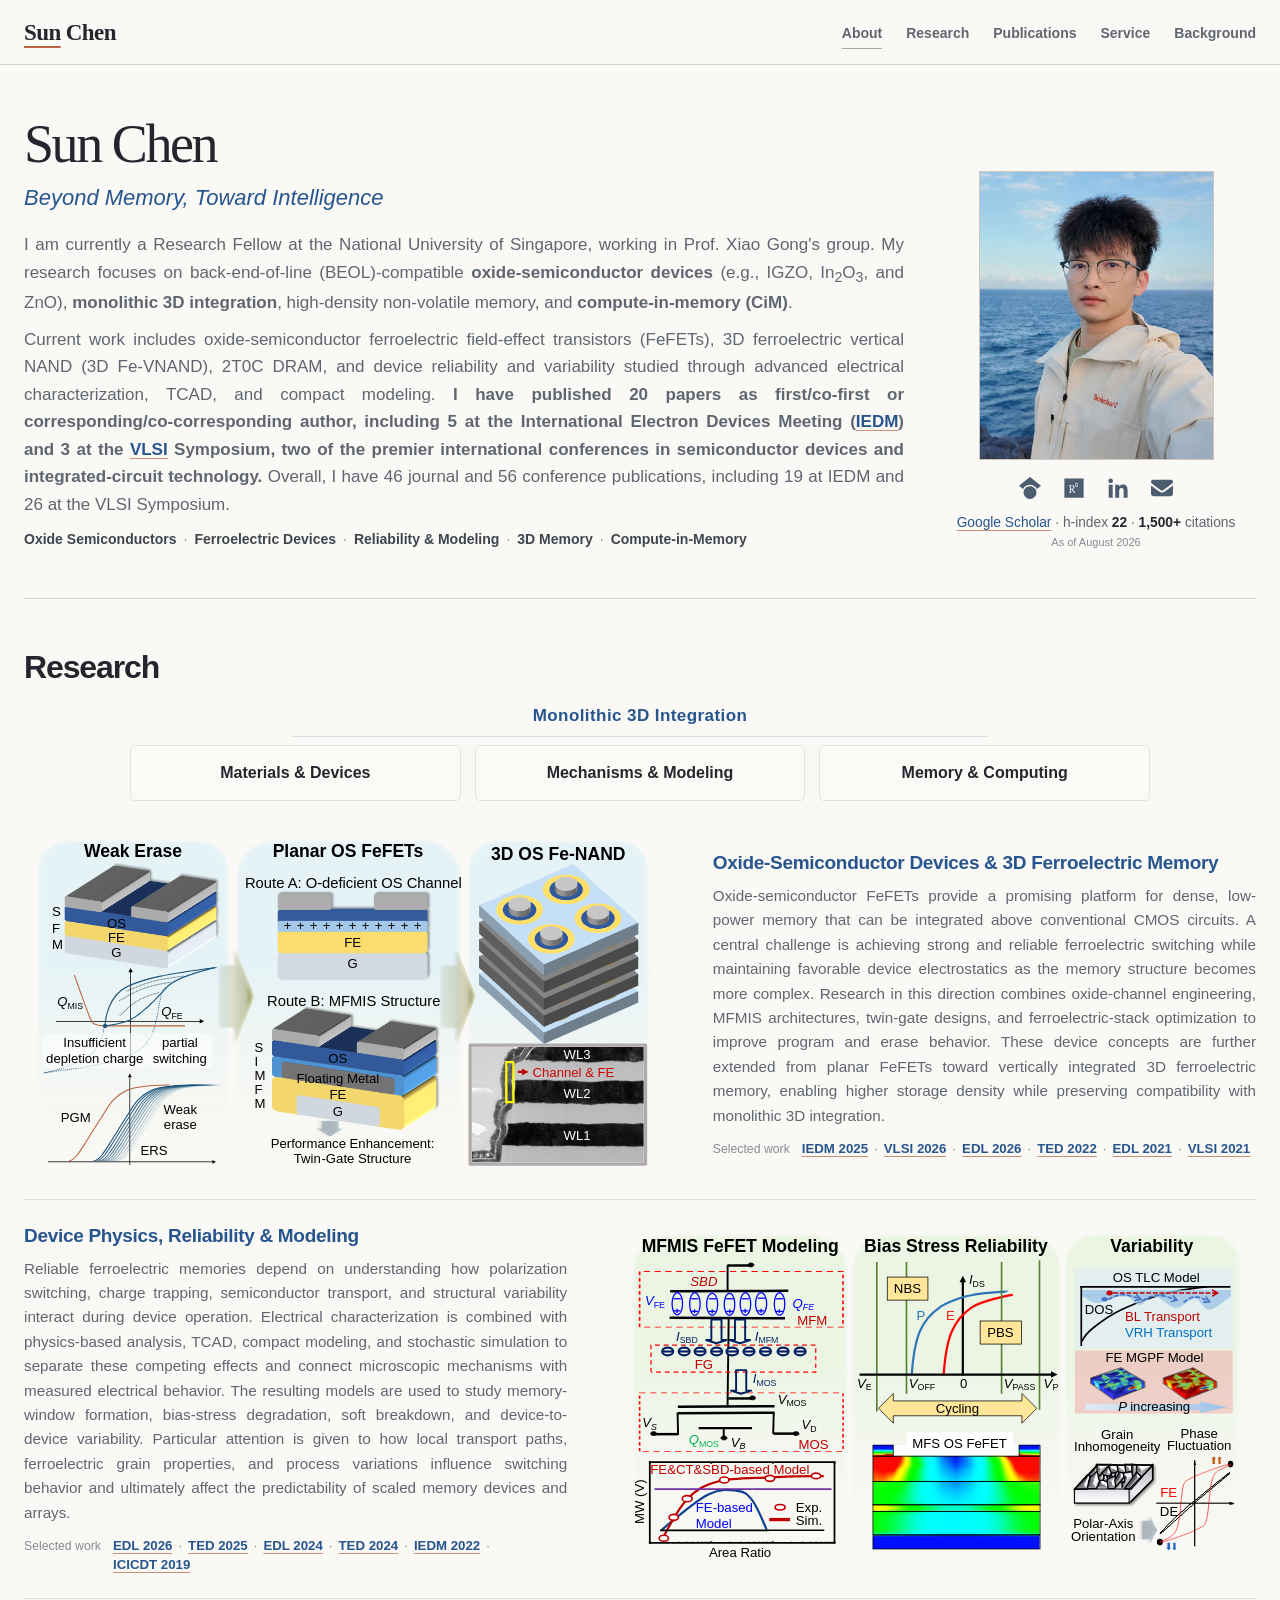
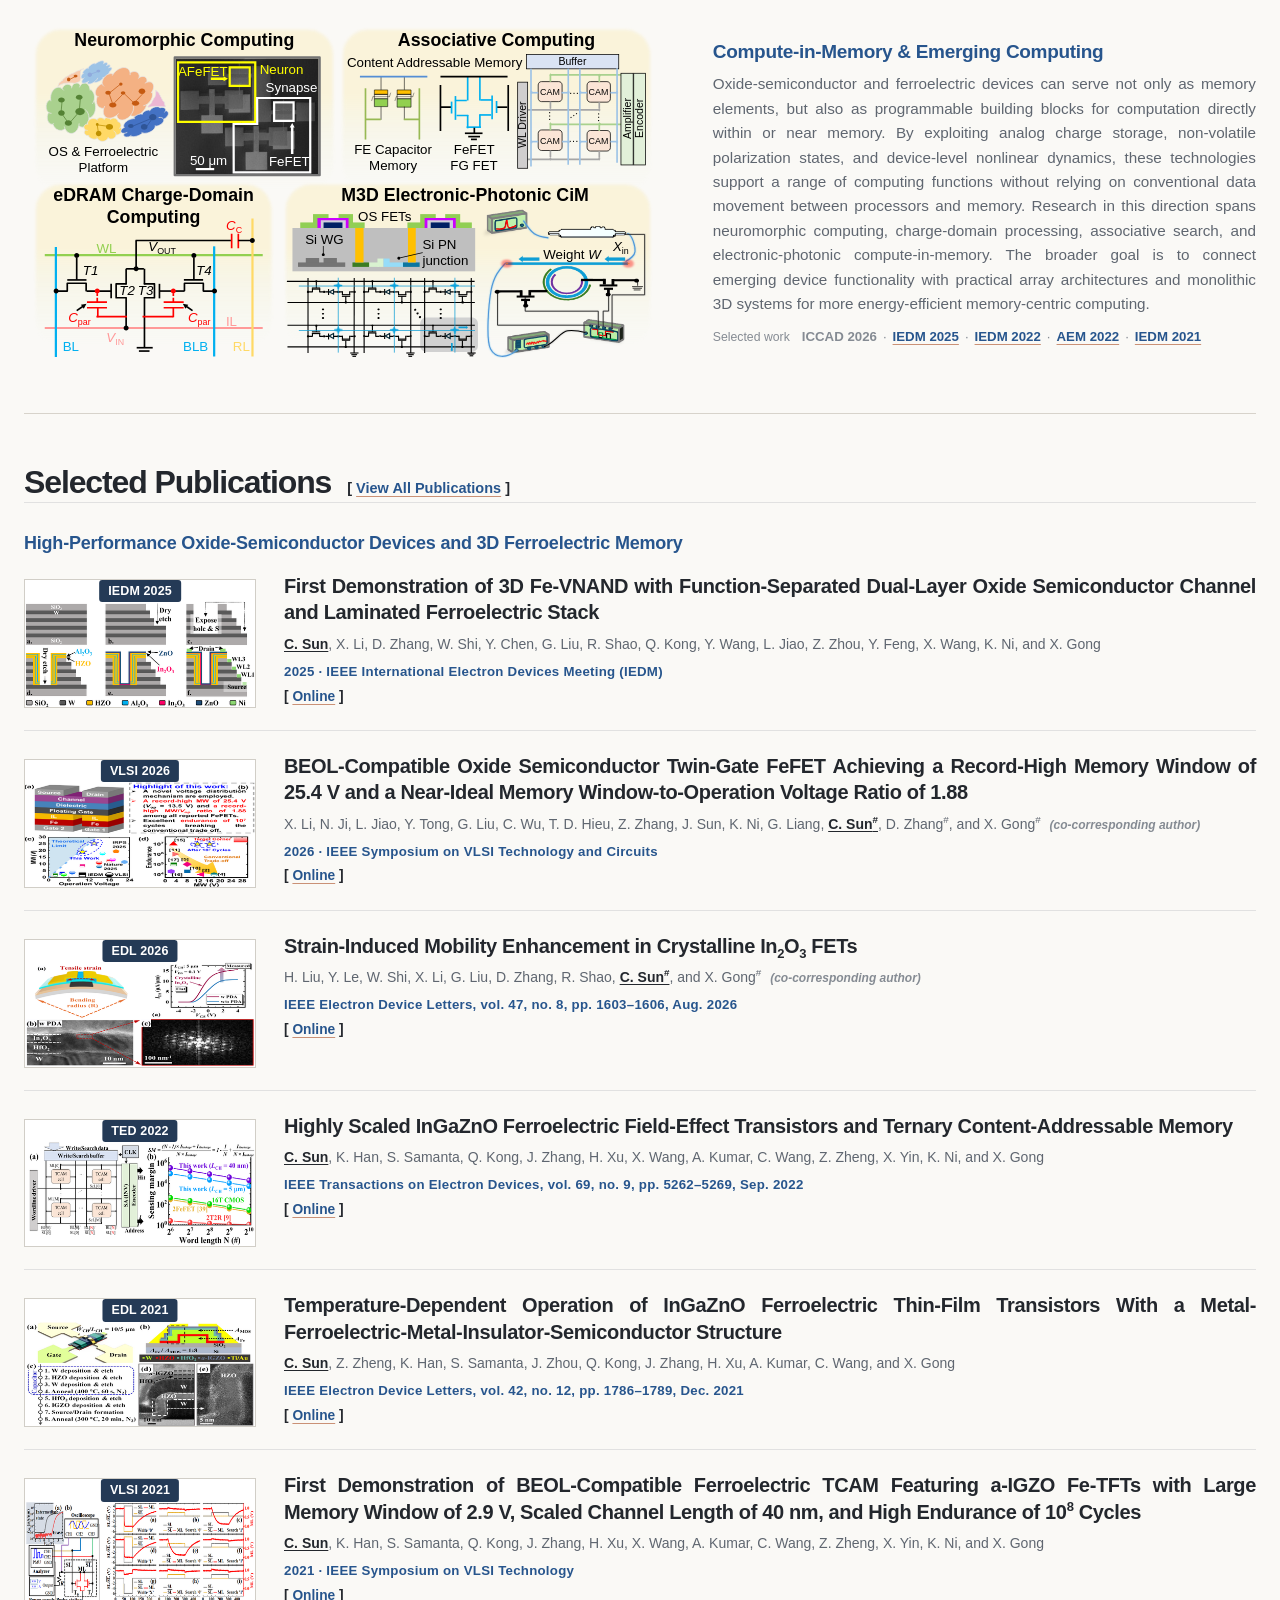
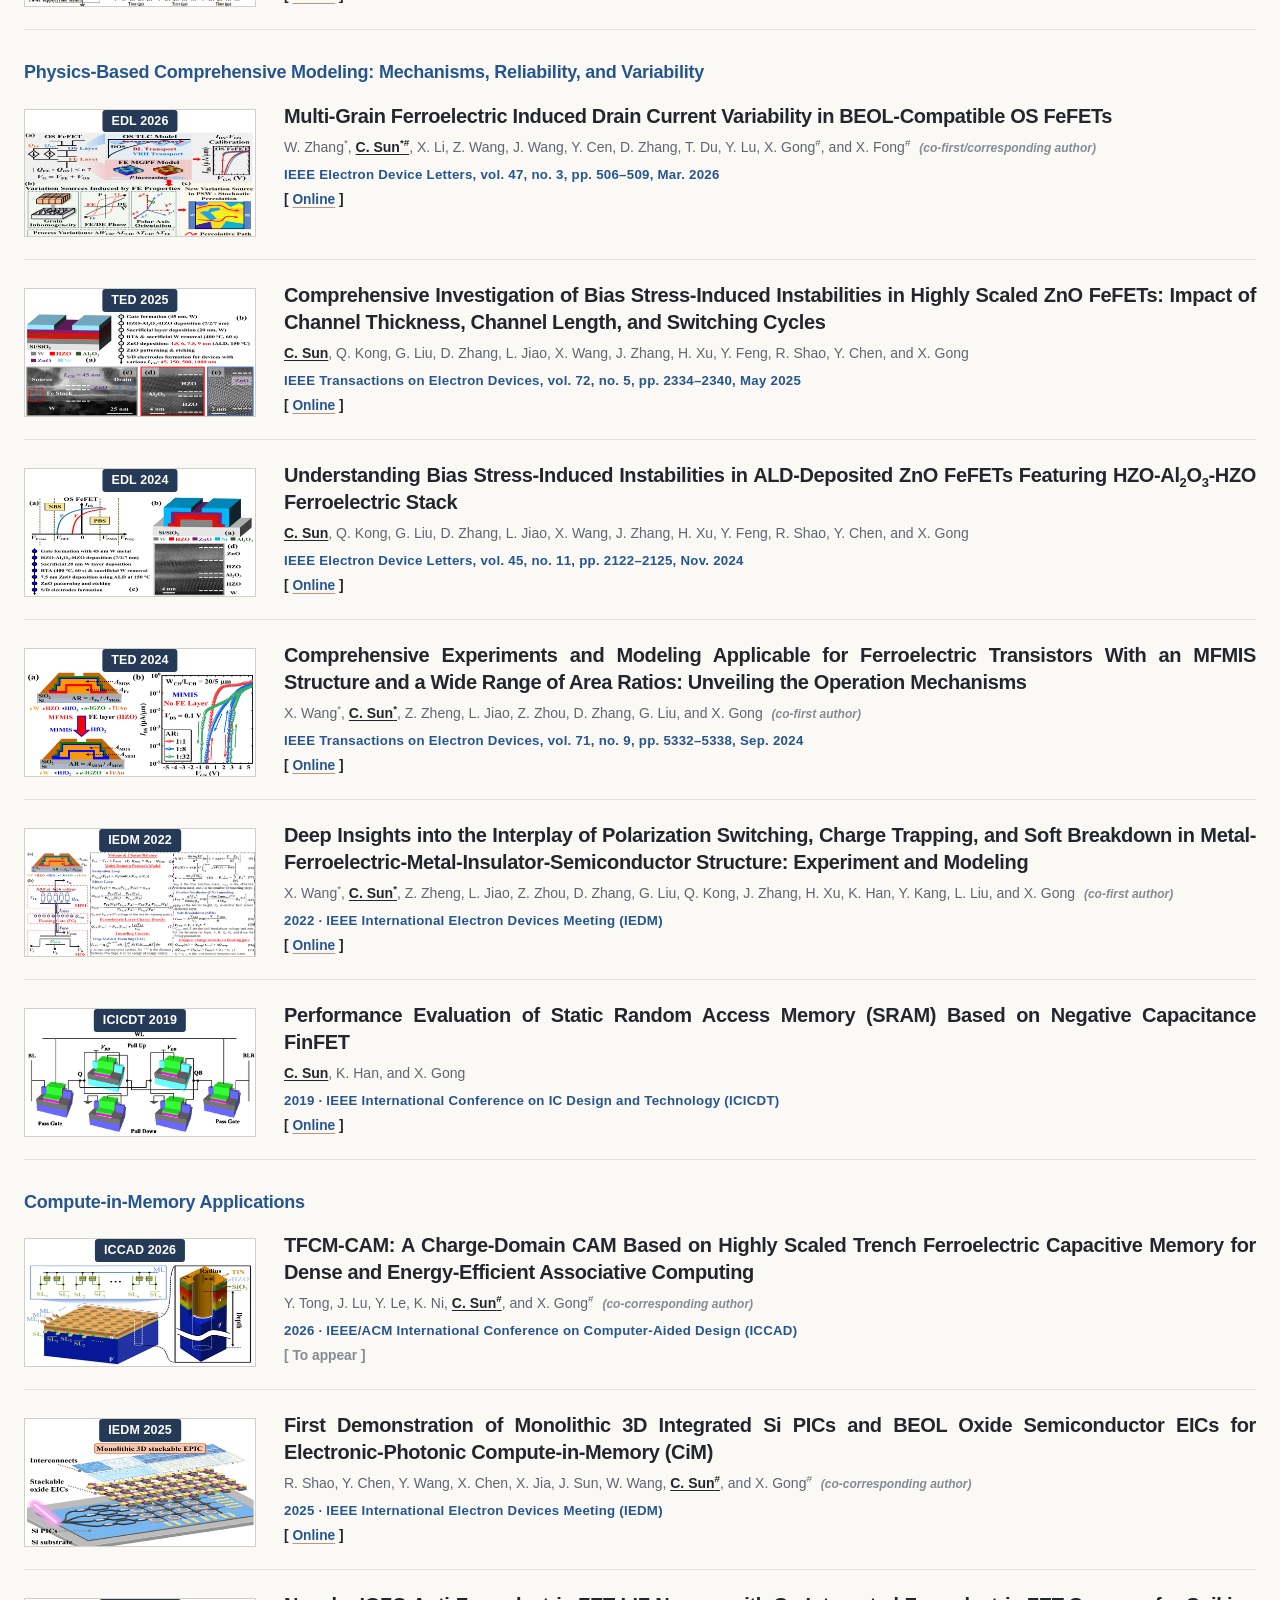
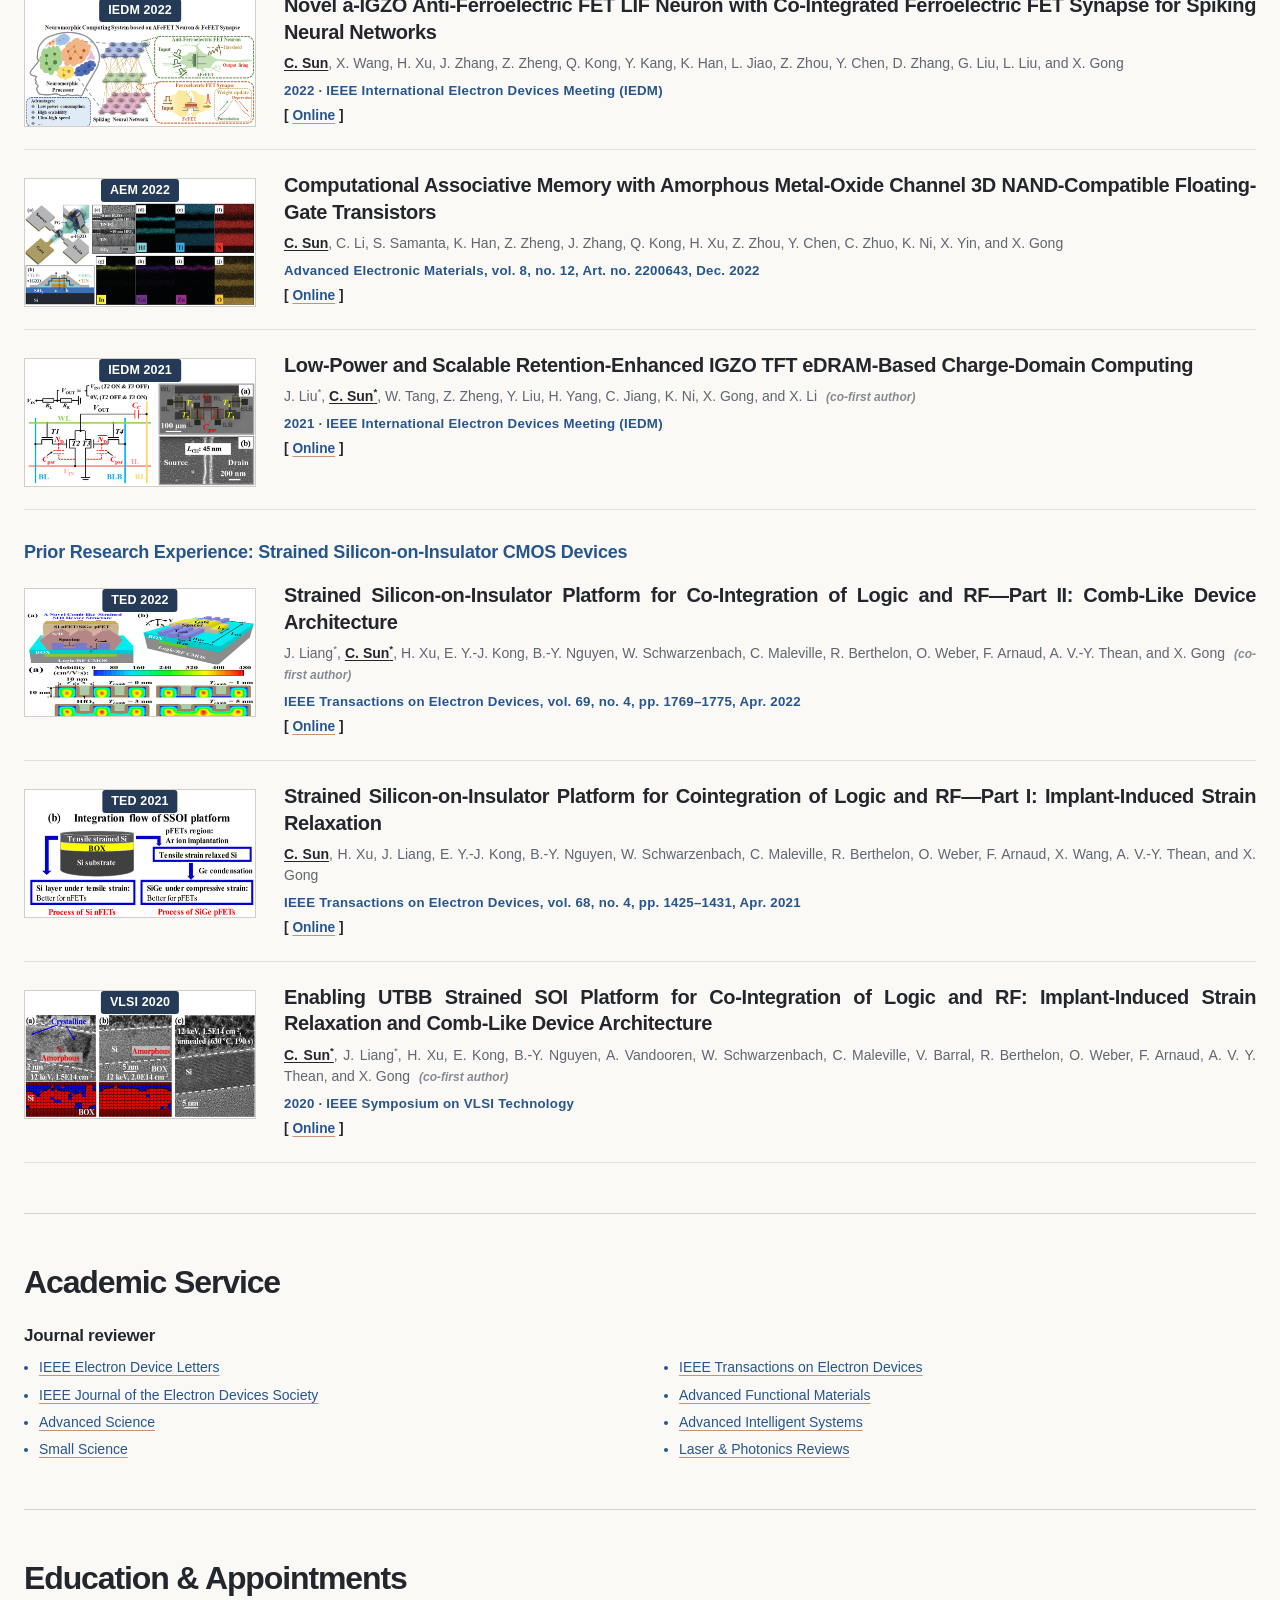
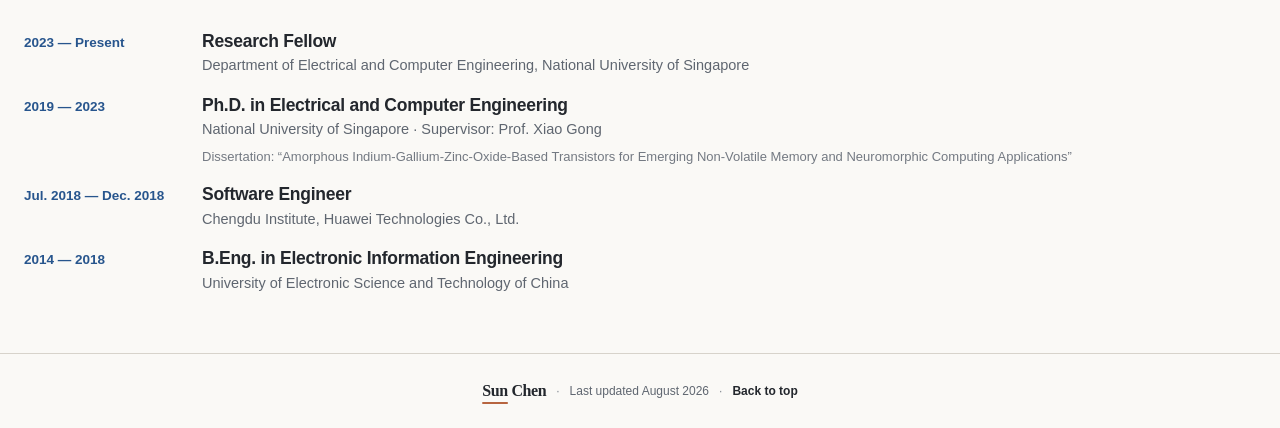
==== index.html @ 65d44cde "Refine publication navigation and numbering" ====
<!doctype html>
<html lang="en">
  <head>
    <meta charset="utf-8" />
    <meta name="viewport" content="width=device-width, initial-scale=1" />
    <title>Sun Chen | Research Profile</title>
    <meta name="description" content="Sun Chen researches BEOL-compatible oxide-semiconductor devices, ferroelectric memory, monolithic 3D integration, and compute-in-memory at the National University of Singapore." />
    <meta property="og:title" content="Sun Chen | Research Profile" />
    <meta property="og:description" content="Research in oxide-semiconductor devices, ferroelectric memory, monolithic 3D integration, and compute-in-memory." />
    <meta property="og:type" content="website" />
    <meta property="og:url" content="https://sunchen-sg.github.io/" />
    <meta property="og:image" content="https://sunchen-sg.github.io/og.png" />
    <meta name="twitter:card" content="summary_large_image" />
    <meta name="twitter:title" content="Sun Chen | Research Profile" />
    <meta name="twitter:description" content="Research in oxide-semiconductor devices, ferroelectric memory, monolithic 3D integration, and compute-in-memory." />
    <meta name="twitter:image" content="https://sunchen-sg.github.io/og.png" />
    <link rel="icon" href="./assets/favicon/favicon.ico" sizes="any" />
    <link rel="icon" type="image/png" sizes="32x32" href="./assets/favicon/favicon-32x32.png" />
    <link rel="icon" type="image/png" sizes="16x16" href="./assets/favicon/favicon-16x16.png" />
    <link rel="apple-touch-icon" sizes="180x180" href="./assets/favicon/apple-touch-icon.png" />
    <link rel="stylesheet" href="./styles.css?v=20260821r41" />
    <script src="./assets/js/main.js?v=20260821r2" defer></script>
  </head>
  <body>
    <a class="skip-link" href="#content">Skip to content</a>

    <header class="site-header" id="top">
      <div class="header-inner">
        <a class="wordmark" href="#top" aria-label="Sun Chen, home"><span>Sun</span> Chen</a>
        <nav aria-label="Primary navigation">
          <a href="#about">About</a>
          <a href="#research">Research</a>
          <a href="#publications">Publications</a>
          <a href="#activities">Service</a>
          <a href="#background">Background</a>
        </nav>
      </div>
    </header>

    <main id="content">
      <section class="section profile-section" id="about" aria-labelledby="profile-name">
        <div class="profile-grid">
          <div class="profile-copy">
            <div class="profile-identity">
              <h1 id="profile-name">Sun Chen</h1>
              <p class="profile-tagline">Beyond Memory, Toward Intelligence</p>
            </div>
            <div class="about-copy">
              <p>I am currently a Research Fellow at the National University of Singapore, working in Prof. Xiao Gong's group. My research focuses on back-end-of-line (BEOL)-compatible <strong>oxide-semiconductor devices</strong> (e.g., IGZO, In<sub>2</sub>O<sub>3</sub>, and ZnO), <strong>monolithic 3D integration</strong>, high-density non-volatile memory, and <strong>compute-in-memory (CiM)</strong>.</p>
              <p>Current work includes oxide-semiconductor ferroelectric field-effect transistors (FeFETs), 3D ferroelectric vertical NAND (3D Fe-VNAND), 2T0C DRAM, and device reliability and variability studied through advanced electrical characterization, TCAD, and compact modeling. <strong>I have published 20 papers as first/co-first or corresponding/co-corresponding author, including 5 at the International Electron Devices Meeting (<a class="conference-link" href="https://ieee-iedm.org/" target="_blank" rel="noreferrer">IEDM</a>) and 3 at the <a class="conference-link" href="https://www.vlsisymposium.org/" target="_blank" rel="noreferrer">VLSI</a> Symposium, two of the premier international conferences in semiconductor devices and integrated-circuit technology.</strong> Overall, I have 46 journal and 56 conference publications, including 19 at IEDM and 26 at the VLSI Symposium.</p>
            </div>
            <p class="research-interests"><span>Oxide Semiconductors</span><span>Ferroelectric Devices</span><span>Reliability &amp; Modeling</span><span>3D Memory</span><span>Compute-in-Memory</span></p>
          </div>
          <aside class="profile-sidebar" aria-label="Profile links and Google Scholar metrics">
            <figure class="profile-photo">
              <img src="./assets/profile/sun-chen.jpg" alt="Portrait of Sun Chen" width="1672" height="941" />
            </figure>
            <!-- Font Awesome Free 7.3.1 icons, licensed under CC BY 4.0. -->
            <div class="profile-links" aria-label="Research and contact links">
              <a href="https://scholar.google.com/citations?user=x0WuDBgv8TEC&amp;hl=en" target="_blank" rel="noreferrer" aria-label="Google Scholar" title="Google Scholar">
                <svg class="profile-icon" viewBox="0 0 512 512" aria-hidden="true" focusable="false"><path d="M390.9 298.5s0 .1 .1 .1c9.2 19.4 14.4 41.1 14.4 64-.1 82.5-66.9 149.4-149.4 149.4S106.7 445.1 106.7 362.7c0-22.9 5.2-44.6 14.4-64 1.7-3.6 3.6-7.2 5.6-10.7 4.4-7.6 9.4-14.7 15-21.3 27.4-32.6 68.5-53.3 114.4-53.3 33.6 0 64.6 11.1 89.6 29.9 9.1 6.9 17.4 14.7 24.8 23.5 5.6 6.6 10.6 13.8 15 21.3 2 3.4 3.8 7 5.5 10.5l-.1-.1zm26.4-18.8c-30.1-58.4-91-98.4-161.3-98.4s-131.2 40-161.3 98.4l-94.7-77 256-202.7 256 202.7-94.7 77.1z" /></svg>
              </a>
              <a href="https://www.researchgate.net/profile/Chen-Sun-49" target="_blank" rel="noreferrer" aria-label="ResearchGate" title="ResearchGate">
                <svg class="profile-icon" viewBox="0 0 512 512" aria-hidden="true" focusable="false"><path transform="translate(32 0)" d="M0 32v448h448V32H0zm262.2 334.4c-6.6 3-33.2 6-50-14.2-9.2-10.6-25.3-33.3-42.2-63.6-8.9 0-14.7 0-21.4-.6v46.4c0 23.5 6 21.2 25.8 23.9v8.1c-6.9-.3-23.1-.8-35.6-.8-13.1 0-26.1 .6-33.6 .8v-8.1c15.5-2.9 22-1.3 22-23.9V225c0-22.6-6.4-21-22-23.9V193c25.8 1 53.1-.6 70.9-.6 31.7 0 55.9 14.4 55.9 45.6 0 21.1-16.7 42.2-39.2 47.5 13.6 24.2 30 45.6 42.2 58.9 7.2 7.8 17.2 14.7 27.2 14.7v7.3zm22.9-135c-23.3 0-32.2-15.7-32.2-32.2V167c0-12.2 8.8-30.4 34-30.4s30.4 17.9 30.4 17.9l-10.7 7.2s-5.5-12.5-19.7-12.5c-7.9 0-19.7 7.3-19.7 19.7v26.8c0 13.4 6.6 23.3 17.9 23.3 14.1 0 21.5-10.9 21.5-26.8h-17.9v-10.7h30.4c0 20.5 4.7 49.9-34 49.9zm-116.5 44.7c-9.4 0-13.6-.3-20-.8v-69.7c6.4-.6 15-.6 22.5-.6 23.3 0 37.2 12.2 37.2 34.5 0 21.9-15 36.6-39.7 36.6z" /></svg>
              </a>
              <a href="https://www.linkedin.com/in/chen-sun-719546179/" target="_blank" rel="noreferrer" aria-label="LinkedIn" title="LinkedIn">
                <svg class="profile-icon" viewBox="0 0 512 512" aria-hidden="true" focusable="false"><path transform="translate(32 32)" d="M100.3 448H7.4V148.9h92.9V448zM53.8 108.1C24.1 108.1 0 83.5 0 53.8 0 24.1 24.1 0 53.8 0s53.8 24.1 53.8 53.8c0 29.7-24.1 54.3-53.8 54.3zM447.9 448h-92.7V302.4c0-34.7-.7-79.2-48.3-79.2-48.3 0-55.7 37.7-55.7 76.7V448h-92.8V148.9h89.1v40.8h1.3c12.4-23.5 42.7-48.3 87.9-48.3 94 0 111.3 61.9 111.3 142.3V448h-.1z" /></svg>
              </a>
              <a href="mailto:elesunc@nus.edu.sg?cc=sun.chen@u.nus.edu" aria-label="Email Sun Chen" title="Email Sun Chen">
                <svg class="profile-icon" viewBox="0 0 512 512" aria-hidden="true" focusable="false"><path d="M48 64C21.5 64 0 85.5 0 112c0 15.1 7.1 29.3 19.2 38.4l208 156c17.1 12.8 40.5 12.8 57.6 0l208-156c12.1-9.1 19.2-23.3 19.2-38.4 0-26.5-21.5-48-48-48H48zM0 196v188c0 35.3 28.7 64 64 64h384c35.3 0 64-28.7 64-64V196L313.6 344.8c-34.1 25.6-81.1 25.6-115.2 0L0 196z" /></svg>
              </a>
            </div>
            <p class="research-metrics" aria-label="Google Scholar metrics">
              <span><a class="conference-link" href="https://scholar.google.com/citations?user=x0WuDBgv8TEC&amp;hl=en" target="_blank" rel="noreferrer">Google Scholar</a> · h-index <strong>22</strong> · <strong>1,500+</strong> citations</span>
              <span class="metrics-date">As of August 2026</span>
            </p>
          </aside>
        </div>
      </section>

      <section class="section research-section" id="research" aria-labelledby="research-title">
        <div class="section-body">
          <h2 id="research-title">Research</h2>
          <div class="research-overview" role="group" aria-labelledby="research-overview-platform">
            <p class="research-overview-platform" id="research-overview-platform">Monolithic 3D Integration</p>
            <ul class="research-overview-areas" aria-label="Parallel and interconnected research dimensions">
              <li>Materials &amp; Devices</li>
              <li>Mechanisms &amp; Modeling</li>
              <li>Memory &amp; Computing</li>
            </ul>
          </div>

          <div class="research-themes" aria-label="Current research themes">
            <article class="research-theme research-theme--visual-left">
              <figure class="research-visual research-visual--wide">
                <img src="./assets/research/research-direction-1.svg?v=20260821r1" alt="Research overview of oxide-semiconductor ferroelectric devices and 3D ferroelectric vertical NAND" width="1124" height="620" loading="lazy" decoding="async" />
              </figure>
              <div class="research-theme-copy">
                <h3>Oxide-Semiconductor Devices &amp; 3D Ferroelectric Memory</h3>
                <p class="research-theme-description">Oxide-semiconductor FeFETs provide a promising platform for dense, low-power memory that can be integrated above conventional CMOS circuits. A central challenge is achieving strong and reliable ferroelectric switching while maintaining favorable device electrostatics as the memory structure becomes more complex. Research in this direction combines oxide-channel engineering, MFMIS architectures, twin-gate designs, and ferroelectric-stack optimization to improve program and erase behavior. These device concepts are further extended from planar FeFETs toward vertically integrated 3D ferroelectric memory, enabling higher storage density while preserving compatibility with monolithic 3D integration.</p>
                <p class="research-selected-work"><span class="research-selected-work-label">Selected work</span><span class="research-selected-work-links"><a class="research-work-link" href="https://doi.org/10.1109/IEDM50572.2025.11353857" target="_blank" rel="noreferrer">IEDM 2025</a><span class="research-work-separator" aria-hidden="true">·</span><a class="research-work-link" href="https://doi.org/10.1109/VLSITECHNOLOGYANDCIR65830.2026.11577596" target="_blank" rel="noreferrer">VLSI 2026</a><span class="research-work-separator" aria-hidden="true">·</span><a class="research-work-link" href="https://doi.org/10.1109/LED.2026.3699513" target="_blank" rel="noreferrer">EDL 2026</a><span class="research-work-separator" aria-hidden="true">·</span><a class="research-work-link" href="https://doi.org/10.1109/TED.2022.3188582" target="_blank" rel="noreferrer">TED 2022</a><span class="research-work-separator" aria-hidden="true">·</span><a class="research-work-link" href="https://doi.org/10.1109/LED.2021.3121677" target="_blank" rel="noreferrer">EDL 2021</a><span class="research-work-separator" aria-hidden="true">·</span><a class="research-work-link" href="https://ieeexplore.ieee.org/document/9508656" target="_blank" rel="noreferrer">VLSI 2021</a></span></p>
              </div>
            </article>
            <article class="research-theme research-theme--visual-right">
              <figure class="research-visual research-visual--wide">
                <img src="./assets/research/research-direction-2.svg?v=20260821r1" alt="Research overview of MFMIS FeFET modeling, bias-stress reliability, and variability" width="1128" height="619" loading="lazy" decoding="async" />
              </figure>
              <div class="research-theme-copy">
                <h3>Device Physics, Reliability &amp; Modeling</h3>
                <p class="research-theme-description">Reliable ferroelectric memories depend on understanding how polarization switching, charge trapping, semiconductor transport, and structural variability interact during device operation. Electrical characterization is combined with physics-based analysis, TCAD, compact modeling, and stochastic simulation to separate these competing effects and connect microscopic mechanisms with measured electrical behavior. The resulting models are used to study memory-window formation, bias-stress degradation, soft breakdown, and device-to-device variability. Particular attention is given to how local transport paths, ferroelectric grain properties, and process variations influence switching behavior and ultimately affect the predictability of scaled memory devices and arrays.</p>
                <p class="research-selected-work"><span class="research-selected-work-label">Selected work</span><span class="research-selected-work-links"><a class="research-work-link" href="https://doi.org/10.1109/LED.2025.3641622" target="_blank" rel="noreferrer">EDL 2026</a><span class="research-work-separator" aria-hidden="true">·</span><a class="research-work-link" href="https://doi.org/10.1109/TED.2025.3555263" target="_blank" rel="noreferrer">TED 2025</a><span class="research-work-separator" aria-hidden="true">·</span><a class="research-work-link" href="https://doi.org/10.1109/LED.2024.3462933" target="_blank" rel="noreferrer">EDL 2024</a><span class="research-work-separator" aria-hidden="true">·</span><a class="research-work-link" href="https://doi.org/10.1109/TED.2024.3421180" target="_blank" rel="noreferrer">TED 2024</a><span class="research-work-separator" aria-hidden="true">·</span><a class="research-work-link" href="https://doi.org/10.1109/IEDM45625.2022.10019390" target="_blank" rel="noreferrer">IEDM 2022</a><span class="research-work-separator" aria-hidden="true">·</span><a class="research-work-link" href="https://doi.org/10.1109/ICICDT.2019.8790831" target="_blank" rel="noreferrer">ICICDT 2019</a></span></p>
              </div>
            </article>
            <article class="research-theme research-theme--visual-left">
              <figure class="research-visual research-visual--wide">
                <img src="./assets/research/research-direction-3.svg?v=20260821r1" alt="Research overview of neuromorphic computing, associative computing, charge-domain computing, and monolithic 3D electronic-photonic compute-in-memory" width="1120" height="612" loading="lazy" decoding="async" />
              </figure>
              <div class="research-theme-copy">
                <h3>Compute-in-Memory &amp; Emerging Computing</h3>
                <p class="research-theme-description">Oxide-semiconductor and ferroelectric devices can serve not only as memory elements, but also as programmable building blocks for computation directly within or near memory. By exploiting analog charge storage, non-volatile polarization states, and device-level nonlinear dynamics, these technologies support a range of computing functions without relying on conventional data movement between processors and memory. Research in this direction spans neuromorphic computing, charge-domain processing, associative search, and electronic-photonic compute-in-memory. The broader goal is to connect emerging device functionality with practical array architectures and monolithic 3D systems for more energy-efficient memory-centric computing.</p>
                <p class="research-selected-work"><span class="research-selected-work-label">Selected work</span><span class="research-selected-work-links"><span>ICCAD 2026</span><span class="research-work-separator" aria-hidden="true">·</span><a class="research-work-link" href="https://doi.org/10.1109/IEDM50572.2025.11353726" target="_blank" rel="noreferrer">IEDM 2025</a><span class="research-work-separator" aria-hidden="true">·</span><a class="research-work-link" href="https://doi.org/10.1109/IEDM45625.2022.10019526" target="_blank" rel="noreferrer">IEDM 2022</a><span class="research-work-separator" aria-hidden="true">·</span><a class="research-work-link" href="https://doi.org/10.1002/aelm.202200643" target="_blank" rel="noreferrer">AEM 2022</a><span class="research-work-separator" aria-hidden="true">·</span><a class="research-work-link" href="https://doi.org/10.1109/IEDM19574.2021.9720576" target="_blank" rel="noreferrer">IEDM 2021</a></span></p>
              </div>
            </article>
          </div>

        </div>
      </section>

      <section class="section publications-section" id="publications" aria-labelledby="publications-title">
        <div class="section-body">
          <div class="section-title-row">
            <h2 id="publications-title">Selected Publications</h2>
            <span class="full-list-link">[ <a class="full-list-link-anchor" href="/publications/">View All Publications</a> ]</span>
          </div>
          <div class="publication-list">
            <h3 class="publication-group-title">High-Performance Oxide-Semiconductor Devices and 3D Ferroelectric Memory</h3>
            <article class="publication" data-publication-id="PGSW855G">
              <a class="paper-thumb" data-badge="IEDM 2025" href="https://doi.org/10.1109/IEDM50572.2025.11353857" target="_blank" rel="noreferrer" aria-label="Open 3D Fe-VNAND paper page"><img src="./assets/thumbnails/publication-05.png" alt="3D Fe-VNAND architecture and cross-sectional microscopy" width="450" height="250" loading="lazy" /></a>
              <div class="paper-copy"><h3>First Demonstration of 3D Fe-VNAND with Function-Separated Dual-Layer Oxide Semiconductor Channel and Laminated Ferroelectric Stack</h3><p class="paper-authors"><strong>C. Sun</strong>, X. Li, D. Zhang, W. Shi, Y. Chen, G. Liu, R. Shao, Q. Kong, Y. Wang, L. Jiao, Z. Zhou, Y. Feng, X. Wang, K. Ni, and X. Gong</p><div class="paper-meta"><p class="paper-year">2025 · IEEE International Electron Devices Meeting (IEDM)</p><span class="paper-link">[ <a class="paper-link-anchor" href="https://doi.org/10.1109/IEDM50572.2025.11353857" target="_blank" rel="noreferrer">Online</a> ]</span></div></div>
            </article>
            <article class="publication" data-publication-id="XYRRB4ID">
              <a class="paper-thumb" data-badge="VLSI 2026" href="https://doi.org/10.1109/VLSITECHNOLOGYANDCIR65830.2026.11577596" target="_blank" rel="noreferrer" aria-label="Open twin-gate FeFET paper page"><img src="./assets/thumbnails/publication-03.png" alt="Twin-gate FeFET structure and memory-window results" width="450" height="250" loading="lazy" /></a>
              <div class="paper-copy"><h3>BEOL-Compatible Oxide Semiconductor Twin-Gate FeFET Achieving a Record-High Memory Window of 25.4 V and a Near-Ideal Memory Window-to-Operation Voltage Ratio of 1.88</h3><p class="paper-authors">X. Li, N. Ji, L. Jiao, Y. Tong, G. Liu, C. Wu, T. D. Hieu, Z. Zhang, J. Sun, K. Ni, G. Liang, <strong>C. Sun<sup>#</sup></strong>, D. Zhang<sup>#</sup>, and X. Gong<sup>#</sup> <span class="paper-role">(co-corresponding author)</span></p><div class="paper-meta"><p class="paper-year">2026 · IEEE Symposium on VLSI Technology and Circuits</p><span class="paper-link">[ <a class="paper-link-anchor" href="https://doi.org/10.1109/VLSITECHNOLOGYANDCIR65830.2026.11577596" target="_blank" rel="noreferrer">Online</a> ]</span></div></div>
            </article>
            <article class="publication" data-publication-id="R2A6NJL9">
              <a class="paper-thumb" data-badge="EDL 2026" href="https://doi.org/10.1109/LED.2026.3699513" target="_blank" rel="noreferrer" aria-label="Open strain-enhanced indium oxide FET paper page"><img src="./assets/thumbnails/publication-02.png" alt="Flexible indium oxide FET structure and mobility under strain" width="450" height="250" loading="lazy" /></a>
              <div class="paper-copy"><h3>Strain-Induced Mobility Enhancement in Crystalline In<sub>2</sub>O<sub>3</sub> FETs</h3><p class="paper-authors">H. Liu, Y. Le, W. Shi, X. Li, G. Liu, D. Zhang, R. Shao, <strong>C. Sun<sup>#</sup></strong>, and X. Gong<sup>#</sup> <span class="paper-role">(co-corresponding author)</span></p><div class="paper-meta"><p class="paper-year">IEEE Electron Device Letters, vol. 47, no. 8, pp. 1603–1606, Aug. 2026</p><span class="paper-link">[ <a class="paper-link-anchor" href="https://doi.org/10.1109/LED.2026.3699513" target="_blank" rel="noreferrer">Online</a> ]</span></div></div>
            </article>
            <article class="publication" data-publication-id="BYCEV7X2">
              <a class="paper-thumb" data-badge="TED 2022" href="https://doi.org/10.1109/TED.2022.3188582" target="_blank" rel="noreferrer" aria-label="Open scaled InGaZnO FeFET and TCAM paper page"><img src="./assets/thumbnails/publication-13.png" alt="Ternary content-addressable memory cell and search waveforms" width="450" height="250" loading="lazy" /></a>
              <div class="paper-copy"><h3>Highly Scaled InGaZnO Ferroelectric Field-Effect Transistors and Ternary Content-Addressable Memory</h3><p class="paper-authors"><strong>C. Sun</strong>, K. Han, S. Samanta, Q. Kong, J. Zhang, H. Xu, X. Wang, A. Kumar, C. Wang, Z. Zheng, X. Yin, K. Ni, and X. Gong</p><div class="paper-meta"><p class="paper-year">IEEE Transactions on Electron Devices, vol. 69, no. 9, pp. 5262–5269, Sep. 2022</p><span class="paper-link">[ <a class="paper-link-anchor" href="https://doi.org/10.1109/TED.2022.3188582" target="_blank" rel="noreferrer">Online</a> ]</span></div></div>
            </article>
            <article class="publication" data-publication-id="MUFETFHJ">
              <a class="paper-thumb" data-badge="EDL 2021" href="https://doi.org/10.1109/LED.2021.3121677" target="_blank" rel="noreferrer" aria-label="Open temperature-dependent FeTFT paper page"><img src="./assets/thumbnails/publication-16.png" alt="InGaZnO ferroelectric thin-film transistor and temperature-dependent characteristics" width="450" height="250" loading="lazy" /></a>
              <div class="paper-copy"><h3>Temperature-Dependent Operation of InGaZnO Ferroelectric Thin-Film Transistors With a Metal-Ferroelectric-Metal-Insulator-Semiconductor Structure</h3><p class="paper-authors"><strong>C. Sun</strong>, Z. Zheng, K. Han, S. Samanta, J. Zhou, Q. Kong, J. Zhang, H. Xu, A. Kumar, C. Wang, and X. Gong</p><div class="paper-meta"><p class="paper-year">IEEE Electron Device Letters, vol. 42, no. 12, pp. 1786–1789, Dec. 2021</p><span class="paper-link">[ <a class="paper-link-anchor" href="https://doi.org/10.1109/LED.2021.3121677" target="_blank" rel="noreferrer">Online</a> ]</span></div></div>
            </article>
            <article class="publication" data-publication-id="U4FN2CCK">
              <a class="paper-thumb" data-badge="VLSI 2021" href="https://ieeexplore.ieee.org/document/9508656" target="_blank" rel="noreferrer" aria-label="Open ferroelectric TCAM paper page"><img src="./assets/thumbnails/publication-17.png" alt="Ferroelectric thin-film transistor TCAM and search waveforms" width="450" height="250" loading="lazy" /></a>
              <div class="paper-copy"><h3>First Demonstration of BEOL-Compatible Ferroelectric TCAM Featuring a-IGZO Fe-TFTs with Large Memory Window of 2.9 V, Scaled Channel Length of 40 nm, and High Endurance of 10<sup>8</sup> Cycles</h3><p class="paper-authors"><strong>C. Sun</strong>, K. Han, S. Samanta, Q. Kong, J. Zhang, H. Xu, X. Wang, A. Kumar, C. Wang, Z. Zheng, X. Yin, K. Ni, and X. Gong</p><div class="paper-meta"><p class="paper-year">2021 · IEEE Symposium on VLSI Technology</p><span class="paper-link">[ <a class="paper-link-anchor" href="https://ieeexplore.ieee.org/document/9508656" target="_blank" rel="noreferrer">Online</a> ]</span></div></div>
            </article>
            <h3 class="publication-group-title">Physics-Based Comprehensive Modeling: Mechanisms, Reliability, and Variability</h3>
            <article class="publication" data-publication-id="M9UP748C">
              <a class="paper-thumb" data-badge="EDL 2026" href="https://doi.org/10.1109/LED.2025.3641622" target="_blank" rel="noreferrer" aria-label="Open multi-grain variability paper page"><img src="./assets/thumbnails/publication-04.png" alt="Percolation paths and variability analysis for oxide-semiconductor FeFETs" width="450" height="250" loading="lazy" /></a>
              <div class="paper-copy"><h3>Multi-Grain Ferroelectric Induced Drain Current Variability in BEOL-Compatible OS FeFETs</h3><p class="paper-authors">W. Zhang<sup>*</sup>, <strong>C. Sun<sup>*#</sup></strong>, X. Li, Z. Wang, J. Wang, Y. Cen, D. Zhang, T. Du, Y. Lu, X. Gong<sup>#</sup>, and X. Fong<sup>#</sup> <span class="paper-role">(co-first/corresponding author)</span></p><div class="paper-meta"><p class="paper-year">IEEE Electron Device Letters, vol. 47, no. 3, pp. 506–509, Mar. 2026</p><span class="paper-link">[ <a class="paper-link-anchor" href="https://doi.org/10.1109/LED.2025.3641622" target="_blank" rel="noreferrer">Online</a> ]</span></div></div>
            </article>
            <article class="publication" data-publication-id="25IVT4FA">
              <a class="paper-thumb" data-badge="TED 2025" href="https://doi.org/10.1109/TED.2025.3555263" target="_blank" rel="noreferrer" aria-label="Open scaled ZnO FeFET reliability paper page"><img src="./assets/thumbnails/publication-07.png" alt="Scaled ZnO FeFET cross-section and bias-stress mechanisms" width="450" height="250" loading="lazy" /></a>
              <div class="paper-copy"><h3>Comprehensive Investigation of Bias Stress-Induced Instabilities in Highly Scaled ZnO FeFETs: Impact of Channel Thickness, Channel Length, and Switching Cycles</h3><p class="paper-authors"><strong>C. Sun</strong>, Q. Kong, G. Liu, D. Zhang, L. Jiao, X. Wang, J. Zhang, H. Xu, Y. Feng, R. Shao, Y. Chen, and X. Gong</p><div class="paper-meta"><p class="paper-year">IEEE Transactions on Electron Devices, vol. 72, no. 5, pp. 2334–2340, May 2025</p><span class="paper-link">[ <a class="paper-link-anchor" href="https://doi.org/10.1109/TED.2025.3555263" target="_blank" rel="noreferrer">Online</a> ]</span></div></div>
            </article>
            <article class="publication" data-publication-id="3LBWMQEY">
              <a class="paper-thumb" data-badge="EDL 2024" href="https://doi.org/10.1109/LED.2024.3462933" target="_blank" rel="noreferrer" aria-label="Open ZnO FeFET bias-stress paper page"><img src="./assets/thumbnails/publication-08.png" alt="ZnO FeFET structure and bias-stress energy-band mechanism" width="450" height="250" loading="lazy" /></a>
              <div class="paper-copy"><h3>Understanding Bias Stress-Induced Instabilities in ALD-Deposited ZnO FeFETs Featuring HZO-Al<sub>2</sub>O<sub>3</sub>-HZO Ferroelectric Stack</h3><p class="paper-authors"><strong>C. Sun</strong>, Q. Kong, G. Liu, D. Zhang, L. Jiao, X. Wang, J. Zhang, H. Xu, Y. Feng, R. Shao, Y. Chen, and X. Gong</p><div class="paper-meta"><p class="paper-year">IEEE Electron Device Letters, vol. 45, no. 11, pp. 2122–2125, Nov. 2024</p><span class="paper-link">[ <a class="paper-link-anchor" href="https://doi.org/10.1109/LED.2024.3462933" target="_blank" rel="noreferrer">Online</a> ]</span></div></div>
            </article>
            <article class="publication" data-publication-id="7FMRT3GY">
              <a class="paper-thumb" data-badge="TED 2024" href="https://doi.org/10.1109/TED.2024.3421180" target="_blank" rel="noreferrer" aria-label="Open MFMIS modeling paper page"><img src="./assets/thumbnails/publication-09.png" alt="MFMIS model and operation-mode analysis" width="450" height="250" loading="lazy" /></a>
              <div class="paper-copy"><h3>Comprehensive Experiments and Modeling Applicable for Ferroelectric Transistors With an MFMIS Structure and a Wide Range of Area Ratios: Unveiling the Operation Mechanisms</h3><p class="paper-authors">X. Wang<sup>*</sup>, <strong>C. Sun<sup>*</sup></strong>, Z. Zheng, L. Jiao, Z. Zhou, D. Zhang, G. Liu, and X. Gong <span class="paper-role">(co-first author)</span></p><div class="paper-meta"><p class="paper-year">IEEE Transactions on Electron Devices, vol. 71, no. 9, pp. 5332–5338, Sep. 2024</p><span class="paper-link">[ <a class="paper-link-anchor" href="https://doi.org/10.1109/TED.2024.3421180" target="_blank" rel="noreferrer">Online</a> ]</span></div></div>
            </article>
            <article class="publication" data-publication-id="9RUA582A">
              <a class="paper-thumb" data-badge="IEDM 2022" href="https://doi.org/10.1109/IEDM45625.2022.10019390" target="_blank" rel="noreferrer" aria-label="Open polarization and charge-trapping paper page"><img src="./assets/thumbnails/publication-11.png" alt="Ferroelectric transistor model and polarization switching characteristics" width="450" height="250" loading="lazy" /></a>
              <div class="paper-copy"><h3>Deep Insights into the Interplay of Polarization Switching, Charge Trapping, and Soft Breakdown in Metal-Ferroelectric-Metal-Insulator-Semiconductor Structure: Experiment and Modeling</h3><p class="paper-authors">X. Wang<sup>*</sup>, <strong>C. Sun<sup>*</sup></strong>, Z. Zheng, L. Jiao, Z. Zhou, D. Zhang, G. Liu, Q. Kong, J. Zhang, H. Xu, K. Han, Y. Kang, L. Liu, and X. Gong <span class="paper-role">(co-first author)</span></p><div class="paper-meta"><p class="paper-year">2022 · IEEE International Electron Devices Meeting (IEDM)</p><span class="paper-link">[ <a class="paper-link-anchor" href="https://doi.org/10.1109/IEDM45625.2022.10019390" target="_blank" rel="noreferrer">Online</a> ]</span></div></div>
            </article>
            <article class="publication" data-publication-id="HR68YN73">
              <a class="paper-thumb" data-badge="ICICDT 2019" href="https://doi.org/10.1109/ICICDT.2019.8790831" target="_blank" rel="noreferrer" aria-label="Open negative-capacitance SRAM paper page"><img src="./assets/thumbnails/publication-20.png" alt="Negative-capacitance SRAM circuit and static-noise-margin results" width="450" height="250" loading="lazy" /></a>
              <div class="paper-copy"><h3>Performance Evaluation of Static Random Access Memory (SRAM) Based on Negative Capacitance FinFET</h3><p class="paper-authors"><strong>C. Sun</strong>, K. Han, and X. Gong</p><div class="paper-meta"><p class="paper-year">2019 · IEEE International Conference on IC Design and Technology (ICICDT)</p><span class="paper-link">[ <a class="paper-link-anchor" href="https://doi.org/10.1109/ICICDT.2019.8790831" target="_blank" rel="noreferrer">Online</a> ]</span></div></div>
            </article>
            <h3 class="publication-group-title">Compute-in-Memory Applications</h3>
            <article class="publication" data-publication-id="2MF3SQGT">
              <div class="paper-thumb paper-thumb-pending" data-badge="ICCAD 2026"><img src="./assets/thumbnails/publication-01.png" alt="Trench ferroelectric capacitive memory and CAM array structure" width="450" height="250" loading="lazy" /></div>
              <div class="paper-copy"><h3>TFCM-CAM: A Charge-Domain CAM Based on Highly Scaled Trench Ferroelectric Capacitive Memory for Dense and Energy-Efficient Associative Computing</h3><p class="paper-authors">Y. Tong, J. Lu, Y. Le, K. Ni, <strong>C. Sun<sup>#</sup></strong>, and X. Gong<sup>#</sup> <span class="paper-role">(co-corresponding author)</span></p><div class="paper-meta"><p class="paper-year">2026 · IEEE/ACM International Conference on Computer-Aided Design (ICCAD)</p><span class="paper-link paper-link-pending">[ To appear ]</span></div></div>
            </article>
            <article class="publication" data-publication-id="JXPBVZXS">
              <a class="paper-thumb" data-badge="IEDM 2025" href="https://doi.org/10.1109/IEDM50572.2025.11353726" target="_blank" rel="noreferrer" aria-label="Open electronic-photonic compute-in-memory paper page"><img src="./assets/thumbnails/publication-06.png" alt="Monolithic electronic-photonic stack and compute-in-memory results" width="450" height="250" loading="lazy" /></a>
              <div class="paper-copy"><h3>First Demonstration of Monolithic 3D Integrated Si PICs and BEOL Oxide Semiconductor EICs for Electronic-Photonic Compute-in-Memory (CiM)</h3><p class="paper-authors">R. Shao, Y. Chen, Y. Wang, X. Chen, X. Jia, J. Sun, W. Wang, <strong>C. Sun<sup>#</sup></strong>, and X. Gong<sup>#</sup> <span class="paper-role">(co-corresponding author)</span></p><div class="paper-meta"><p class="paper-year">2025 · IEEE International Electron Devices Meeting (IEDM)</p><span class="paper-link">[ <a class="paper-link-anchor" href="https://doi.org/10.1109/IEDM50572.2025.11353726" target="_blank" rel="noreferrer">Online</a> ]</span></div></div>
            </article>
            <article class="publication" data-publication-id="QQVTJIVT">
              <a class="paper-thumb" data-badge="IEDM 2022" href="https://doi.org/10.1109/IEDM45625.2022.10019526" target="_blank" rel="noreferrer" aria-label="Open antiferroelectric neuron paper page"><img src="./assets/thumbnails/publication-10.png" alt="Neuromorphic system and antiferroelectric neuron firing characteristics" width="450" height="250" loading="lazy" /></a>
              <div class="paper-copy"><h3>Novel a-IGZO Anti-Ferroelectric FET LIF Neuron with Co-Integrated Ferroelectric FET Synapse for Spiking Neural Networks</h3><p class="paper-authors"><strong>C. Sun</strong>, X. Wang, H. Xu, J. Zhang, Z. Zheng, Q. Kong, Y. Kang, K. Han, L. Jiao, Z. Zhou, Y. Chen, D. Zhang, G. Liu, L. Liu, and X. Gong</p><div class="paper-meta"><p class="paper-year">2022 · IEEE International Electron Devices Meeting (IEDM)</p><span class="paper-link">[ <a class="paper-link-anchor" href="https://doi.org/10.1109/IEDM45625.2022.10019526" target="_blank" rel="noreferrer">Online</a> ]</span></div></div>
            </article>
            <article class="publication" data-publication-id="APINWCFQ">
              <a class="paper-thumb" data-badge="AEM 2022" href="https://doi.org/10.1002/aelm.202200643" target="_blank" rel="noreferrer" aria-label="Open floating-gate associative memory paper page"><img src="./assets/thumbnails/publication-12.png" alt="Floating-gate transistor microscopy and associative-memory operation" width="450" height="250" loading="lazy" /></a>
              <div class="paper-copy"><h3>Computational Associative Memory with Amorphous Metal-Oxide Channel 3D NAND-Compatible Floating-Gate Transistors</h3><p class="paper-authors"><strong>C. Sun</strong>, C. Li, S. Samanta, K. Han, Z. Zheng, J. Zhang, Q. Kong, H. Xu, Z. Zhou, Y. Chen, C. Zhuo, K. Ni, X. Yin, and X. Gong</p><div class="paper-meta"><p class="paper-year">Advanced Electronic Materials, vol. 8, no. 12, Art. no. 2200643, Dec. 2022</p><span class="paper-link">[ <a class="paper-link-anchor" href="https://doi.org/10.1002/aelm.202200643" target="_blank" rel="noreferrer">Online</a> ]</span></div></div>
            </article>
            <article class="publication" data-publication-id="ZSUXVVB3">
              <a class="paper-thumb" data-badge="IEDM 2021" href="https://doi.org/10.1109/IEDM19574.2021.9720576" target="_blank" rel="noreferrer" aria-label="Open IGZO TFT eDRAM computing paper page"><img src="./assets/thumbnails/publication-15.png" alt="Retention-enhanced IGZO TFT eDRAM cell and measured charge-domain computing" width="450" height="250" loading="lazy" /></a>
              <div class="paper-copy"><h3>Low-Power and Scalable Retention-Enhanced IGZO TFT eDRAM-Based Charge-Domain Computing</h3><p class="paper-authors">J. Liu<sup>*</sup>, <strong>C. Sun<sup>*</sup></strong>, W. Tang, Z. Zheng, Y. Liu, H. Yang, C. Jiang, K. Ni, X. Gong, and X. Li <span class="paper-role">(co-first author)</span></p><div class="paper-meta"><p class="paper-year">2021 · IEEE International Electron Devices Meeting (IEDM)</p><span class="paper-link">[ <a class="paper-link-anchor" href="https://doi.org/10.1109/IEDM19574.2021.9720576" target="_blank" rel="noreferrer">Online</a> ]</span></div></div>
            </article>
            <h3 class="publication-group-title">Prior Research Experience: Strained Silicon-on-Insulator CMOS Devices</h3>
            <article class="publication" data-publication-id="NM36JW2S">
              <a class="paper-thumb" data-badge="TED 2022" href="https://doi.org/10.1109/TED.2022.3154311" target="_blank" rel="noreferrer" aria-label="Open strained SOI Part II paper page"><img src="./assets/thumbnails/publication-14.png" alt="Comb-like strained SOI device architecture and transconductance results" width="450" height="250" loading="lazy" /></a>
              <div class="paper-copy"><h3>Strained Silicon-on-Insulator Platform for Co-Integration of Logic and RF—Part II: Comb-Like Device Architecture</h3><p class="paper-authors">J. Liang<sup>*</sup>, <strong>C. Sun<sup>*</sup></strong>, H. Xu, E. Y.-J. Kong, B.-Y. Nguyen, W. Schwarzenbach, C. Maleville, R. Berthelon, O. Weber, F. Arnaud, A. V.-Y. Thean, and X. Gong <span class="paper-role">(co-first author)</span></p><div class="paper-meta"><p class="paper-year">IEEE Transactions on Electron Devices, vol. 69, no. 4, pp. 1769–1775, Apr. 2022</p><span class="paper-link">[ <a class="paper-link-anchor" href="https://doi.org/10.1109/TED.2022.3154311" target="_blank" rel="noreferrer">Online</a> ]</span></div></div>
            </article>
            <article class="publication" data-publication-id="GU2YSU86">
              <a class="paper-thumb" data-badge="TED 2021" href="https://doi.org/10.1109/TED.2021.3059256" target="_blank" rel="noreferrer" aria-label="Open strained SOI Part I paper page"><img src="./assets/thumbnails/publication-18.png" alt="Strained SOI platform and implant-induced strain-relaxation flow" width="450" height="250" loading="lazy" /></a>
              <div class="paper-copy"><h3>Strained Silicon-on-Insulator Platform for Cointegration of Logic and RF—Part I: Implant-Induced Strain Relaxation</h3><p class="paper-authors"><strong>C. Sun</strong>, H. Xu, J. Liang, E. Y.-J. Kong, B.-Y. Nguyen, W. Schwarzenbach, C. Maleville, R. Berthelon, O. Weber, F. Arnaud, X. Wang, A. V.-Y. Thean, and X. Gong</p><div class="paper-meta"><p class="paper-year">IEEE Transactions on Electron Devices, vol. 68, no. 4, pp. 1425–1431, Apr. 2021</p><span class="paper-link">[ <a class="paper-link-anchor" href="https://doi.org/10.1109/TED.2021.3059256" target="_blank" rel="noreferrer">Online</a> ]</span></div></div>
            </article>
            <article class="publication" data-publication-id="P8XPKTGA">
              <a class="paper-thumb" data-badge="VLSI 2020" href="https://doi.org/10.1109/VLSITechnology18217.2020.9265070" target="_blank" rel="noreferrer" aria-label="Open UTBB strained SOI paper page"><img src="./assets/thumbnails/publication-19.png" alt="Implant microscopy and performance improvement in strained SOI devices" width="450" height="250" loading="lazy" /></a>
              <div class="paper-copy"><h3>Enabling UTBB Strained SOI Platform for Co-Integration of Logic and RF: Implant-Induced Strain Relaxation and Comb-Like Device Architecture</h3><p class="paper-authors"><strong>C. Sun<sup>*</sup></strong>, J. Liang<sup>*</sup>, H. Xu, E. Kong, B.-Y. Nguyen, A. Vandooren, W. Schwarzenbach, C. Maleville, V. Barral, R. Berthelon, O. Weber, F. Arnaud, A. V. Y. Thean, and X. Gong <span class="paper-role">(co-first author)</span></p><div class="paper-meta"><p class="paper-year">2020 · IEEE Symposium on VLSI Technology</p><span class="paper-link">[ <a class="paper-link-anchor" href="https://doi.org/10.1109/VLSITechnology18217.2020.9265070" target="_blank" rel="noreferrer">Online</a> ]</span></div></div>
            </article>
          </div>
        </div>
      </section>

      <section class="section activities-section" id="activities" aria-labelledby="activities-title">
        <div class="section-body">
          <h2 id="activities-title">Academic Service</h2>
          <article class="service-entry">
            <h3>Journal reviewer</h3>
            <ul class="journal-list">
              <li><a href="https://eds.ieee.org/publications/electron-device-letters" target="_blank" rel="noreferrer">IEEE Electron Device Letters</a></li>
              <li><a href="https://eds.ieee.org/publications/transactions-on-electron-devices" target="_blank" rel="noreferrer">IEEE Transactions on Electron Devices</a></li>
              <li><a href="https://eds.ieee.org/publications/journal-of-the-electron-devices-society" target="_blank" rel="noreferrer">IEEE Journal of the Electron Devices Society</a></li>
              <li><a href="https://onlinelibrary.wiley.com/journal/16163028" target="_blank" rel="noreferrer">Advanced Functional Materials</a></li>
              <li><a href="https://onlinelibrary.wiley.com/journal/21983844" target="_blank" rel="noreferrer">Advanced Science</a></li>
              <li><a href="https://onlinelibrary.wiley.com/journal/26404567" target="_blank" rel="noreferrer">Advanced Intelligent Systems</a></li>
              <li><a href="https://onlinelibrary.wiley.com/journal/26884046" target="_blank" rel="noreferrer">Small Science</a></li>
              <li><a href="https://onlinelibrary.wiley.com/journal/18638899" target="_blank" rel="noreferrer">Laser &amp; Photonics Reviews</a></li>
            </ul>
          </article>
        </div>
      </section>

      <section class="section background-section" id="background" aria-labelledby="background-title">
        <div class="section-body">
          <h2 id="background-title">Education &amp; Appointments</h2>
          <div class="timeline">
            <article><p class="timeline-date">2023 — Present</p><div><h3>Research Fellow</h3><p>Department of Electrical and Computer Engineering, National University of Singapore</p></div></article>
            <article>
              <p class="timeline-date">2019 — 2023</p>
              <div><h3>Ph.D. in Electrical and Computer Engineering</h3><p>National University of Singapore · Supervisor: Prof. Xiao Gong</p><p class="dissertation">Dissertation: “Amorphous Indium-Gallium-Zinc-Oxide-Based Transistors for Emerging Non-Volatile Memory and Neuromorphic Computing Applications”</p></div>
            </article>
            <article><p class="timeline-date">Jul. 2018 — Dec. 2018</p><div><h3>Software Engineer</h3><p>Chengdu Institute, Huawei Technologies Co., Ltd.</p></div></article>
            <article><p class="timeline-date">2014 — 2018</p><div><h3>B.Eng. in Electronic Information Engineering</h3><p>University of Electronic Science and Technology of China</p></div></article>
          </div>
        </div>
      </section>

    </main>

    <footer>
      <div class="footer-inner">
        <a class="wordmark footer-wordmark" href="#top"><span>Sun</span> Chen</a>
        <span class="footer-separator" aria-hidden="true">·</span>
        <p>Last updated August 2026</p>
        <span class="footer-separator" aria-hidden="true">·</span>
        <a class="back-to-top" href="#top">Back to top</a>
      </div>
    </footer>
  </body>
</html>
---- styles.css ----
:root {
  --paper: #faf9f6;
  --ink: #23272d;
  --muted: #5f6670;
  --quiet: #858b93;
  --line: #d7d3cb;
  --line-subtle: rgba(95, 102, 112, 0.16);
  --blue: #27558d;
  --orange: #b76540;
  --serif: Georgia, "Times New Roman", serif;
  --sans: Inter, ui-sans-serif, -apple-system, BlinkMacSystemFont, "Segoe UI", sans-serif;
}

* {
  box-sizing: border-box;
}

html {
  scroll-behavior: smooth;
  scroll-padding-top: 82px;
}

body {
  margin: 0;
  background: var(--paper);
  color: var(--ink);
  font-family: var(--sans);
  font-size: 17px;
  line-height: 1.62;
  text-rendering: optimizeLegibility;
}

a {
  color: inherit;
  text-decoration: none;
}

img {
  display: block;
  max-width: 100%;
}

::selection {
  background: var(--blue);
  color: #fff;
}

.skip-link {
  position: fixed;
  z-index: 100;
  top: 10px;
  left: 10px;
  padding: 8px 12px;
  background: var(--ink);
  color: #fff;
  transform: translateY(-160%);
}

.skip-link:focus {
  transform: translateY(0);
}

.site-header {
  position: sticky;
  z-index: 50;
  top: 0;
  background: var(--paper);
  border-bottom: 1px solid var(--line);
}

.header-inner,
.section,
.footer-inner {
  width: min(1240px, calc(100% - 48px));
  margin-inline: auto;
}

.header-inner {
  min-height: 64px;
  display: flex;
  align-items: center;
  justify-content: space-between;
  gap: 32px;
}

.wordmark {
  flex: none;
  font-family: var(--serif);
  font-size: 23px;
  font-weight: 600;
  letter-spacing: -0.025em;
  line-height: 1;
}

.wordmark span {
  text-decoration-line: underline;
  text-decoration-color: var(--orange);
  text-decoration-thickness: 2px;
  text-underline-offset: 6px;
}

nav {
  display: flex;
  align-items: center;
  gap: 24px;
  color: var(--muted);
  font-size: 14px;
  font-weight: 600;
}

nav a {
  position: relative;
  padding-block: 20px 18px;
}

nav a::after {
  position: absolute;
  right: 0;
  bottom: 13px;
  left: 0;
  height: 1px;
  background: currentColor;
  content: "";
  opacity: 0;
  transform: scaleX(0.45);
  transition: opacity 160ms ease, transform 160ms ease;
}

nav a.is-active::after,
nav a[aria-current="location"]::after {
  opacity: 0.55;
  transform: scaleX(1);
}

nav a:hover,
nav a:focus-visible,
.profile-links a:hover,
.profile-links a:focus-visible,
.back-to-top:hover,
.back-to-top:focus-visible {
  color: var(--blue);
}

.section {
  padding-block: 50px;
  border-bottom: 1px solid var(--line);
  scroll-margin-top: 78px;
}

.section-body {
  min-width: 0;
}

h1,
h2,
h3,
p {
  overflow-wrap: break-word;
}

h1,
h2 {
  margin: 0;
  font-size: 32px;
  font-weight: 650;
  letter-spacing: -0.035em;
  line-height: 1.16;
}

.profile-section {
  padding-block: 48px;
}

.profile-grid {
  display: grid;
  grid-template-columns: minmax(0, 1fr) 320px;
  gap: 24px;
  align-items: end;
}

.profile-sidebar {
  width: 320px;
}

.profile-photo {
  width: 235px;
  height: 289px;
  margin: 3px auto 0;
  overflow: hidden;
  border: 1px solid #cbc7be;
  background: #fff;
}

.profile-photo img {
  width: 100%;
  height: 100%;
  object-fit: cover;
  object-position: 68% 48%;
}

.profile-copy h1 {
  font-family: var(--serif);
  font-size: clamp(50px, 5vw, 54px);
  font-weight: 500;
  letter-spacing: -0.045em;
}

.profile-tagline {
  margin: 7px 0 0;
  color: var(--blue);
  font-size: 22px;
  font-style: italic;
  font-weight: 500;
  line-height: 1.35;
}

.profile-meta {
  margin: 11px 0 0;
  color: var(--muted);
  font-size: 14.5px;
  font-weight: 400;
  line-height: 1.5;
}

.about-copy {
  max-width: 880px;
  margin-top: 19px;
  color: var(--muted);
  font-size: 17px;
  line-height: 1.62;
}

.about-copy p {
  margin: 0 0 9px;
}

.conference-link,
a.full-list-link-anchor,
a.paper-link-anchor,
.journal-list a {
  color: var(--blue);
  text-decoration: underline;
  text-decoration-color: rgba(183, 101, 64, 0.7);
  text-underline-offset: 3px;
  transition: color 160ms ease, text-decoration-color 160ms ease;
}

.conference-link:hover,
.conference-link:focus-visible,
a.full-list-link-anchor:hover,
a.full-list-link-anchor:focus-visible,
a.paper-link-anchor:hover,
a.paper-link-anchor:focus-visible,
.journal-list a:hover,
.journal-list a:focus-visible {
  color: var(--orange);
  text-decoration-color: currentColor;
}

.about-copy p,
.service-entry > p:not(.activity-label),
.timeline .dissertation {
  text-align: justify;
  text-justify: inter-word;
  text-align-last: left;
  hyphens: auto;
}

.research-interests {
  display: flex;
  flex-wrap: wrap;
  gap: 3px 0;
  margin: 12px 0 0;
  color: #3f454d;
  font-size: 14px;
  font-weight: 675;
  line-height: 1.4;
}

.research-interests span:not(:last-child)::after {
  content: "·";
  margin: 0 7px;
  color: var(--quiet);
  font-weight: 400;
}

.profile-links {
  display: flex;
  align-items: center;
  flex-wrap: wrap;
  justify-content: center;
  gap: 18px;
  margin-top: 15px;
}

.profile-links a {
  display: inline-flex;
  width: 26px;
  height: 26px;
  align-items: center;
  justify-content: center;
  color: #4d5d70;
  transition: color 160ms ease;
}

.profile-links svg {
  display: block;
  width: 22px;
  height: 22px;
  fill: currentColor;
}

.research-metrics {
  display: flex;
  flex-direction: column;
  align-items: center;
  margin: 12px 0 0;
  color: var(--muted);
  font-size: 13.75px;
  line-height: 1.5;
  text-align: center;
}

.research-metrics > span {
  white-space: nowrap;
}

.research-metrics strong {
  color: var(--ink);
  font-size: inherit;
  font-weight: 650;
}

.research-metrics .metrics-date {
  margin-top: 2px;
  color: var(--quiet);
  font-size: 11px;
  font-weight: 400;
  line-height: 1.35;
}

.research-section {
  padding-block: 50px;
}

.research-overview {
  width: min(1020px, 100%);
  margin: 18px auto 0;
}

.research-overview-platform {
  margin: 0;
  color: var(--blue);
  font-size: 17px;
  font-weight: 600;
  letter-spacing: 0.025em;
  line-height: 1.4;
  text-align: center;
}

.research-overview-platform::after {
  display: block;
  width: 68%;
  margin: 8px auto 0;
  border-top: 1px solid rgba(39, 85, 141, 0.18);
  content: "";
}

.research-overview-areas {
  display: grid;
  grid-template-columns: repeat(3, minmax(0, 1fr));
  gap: 14px;
  margin: 8px 0 0;
  padding: 0;
  list-style: none;
}

.research-overview-areas li {
  display: grid;
  place-items: center;
  min-height: 56px;
  padding: 6px 14px;
  border: 1px solid var(--line-subtle);
  border-radius: 5px;
  background: rgba(255, 255, 255, 0.18);
  color: var(--ink);
  font-size: 16px;
  font-weight: 600;
  line-height: 1.25;
  text-align: center;
}

.research-themes {
  display: grid;
  grid-template-columns: 1fr;
  margin-top: 34px;
}

.research-theme {
  display: grid;
  grid-template-columns: minmax(0, 54fr) minmax(0, 46fr);
  grid-template-areas: "visual copy";
  align-items: center;
  column-gap: clamp(48px, 4vw, 56px);
}

.research-theme + .research-theme {
  margin-top: 24px;
  padding-top: 24px;
  border-top: 1px solid var(--line-subtle);
}

.research-theme--visual-right {
  grid-template-columns: minmax(0, 46fr) minmax(0, 54fr);
  grid-template-areas: "copy visual";
}

.research-visual {
  grid-area: visual;
  width: 100%;
  min-width: 0;
  margin: 0;
  aspect-ratio: 3 / 2;
}

.research-visual--wide {
  aspect-ratio: 15 / 8;
}

.research-visual img {
  width: 100%;
  height: 100%;
  object-fit: contain;
}

.research-figure-placeholder {
  display: grid;
  place-items: center;
  border: 1px solid rgba(95, 102, 112, 0.1);
  background: rgba(95, 102, 112, 0.025);
  color: var(--quiet);
  font-size: 12px;
  letter-spacing: 0.02em;
}

.research-theme-copy {
  grid-area: copy;
  min-width: 0;
}

.research-theme h3 {
  margin: 0 0 8px;
  color: var(--blue);
  font-size: 19px;
  font-weight: 650;
  letter-spacing: -0.016em;
  line-height: 1.3;
}

.research-theme-description {
  margin: 0;
  color: var(--muted);
  font-size: 15.25px;
  line-height: 1.6;
  text-align: justify;
  text-align-last: left;
  text-justify: inter-word;
  hyphens: auto;
}

.research-selected-work {
  display: flex;
  flex-wrap: wrap;
  align-items: baseline;
  gap: 2px 12px;
  margin: 11px 0 0;
}

.research-selected-work-label {
  flex: none;
  color: var(--quiet);
  font-size: 12.25px;
  font-weight: 500;
  line-height: 1.45;
}

.research-selected-work-links {
  flex: 1 1 220px;
  min-width: 0;
  color: var(--quiet);
  font-size: 13.25px;
  font-weight: 600;
  line-height: 1.45;
}

a.research-work-link {
  color: var(--blue);
  text-decoration: underline;
  text-decoration-color: rgba(183, 101, 64, 0.7);
  text-underline-offset: 3px;
  transition: color 160ms ease, text-decoration-color 160ms ease;
  white-space: nowrap;
}

a.research-work-link:hover,
a.research-work-link:focus-visible {
  color: var(--orange);
  text-decoration-color: currentColor;
}

.research-work-separator {
  display: inline-block;
  margin-inline: 6px;
  color: var(--quiet);
  font-weight: 400;
}

.timeline {
  margin-top: 24px;
}

.timeline article {
  display: grid;
  grid-template-columns: 150px 1fr;
  gap: 28px;
  padding: 8px 0;
}

.timeline-date {
  margin: 2px 0 0;
  color: var(--blue);
  font-size: 13.5px;
  font-weight: 600;
}

.timeline h3,
.service-entry h3 {
  margin: 0 0 2px;
  font-size: 17.5px;
  font-weight: 650;
  letter-spacing: -0.015em;
  line-height: 1.3;
}

.timeline article div p {
  margin: 0;
  color: var(--muted);
  font-size: 14.5px;
}

.timeline article div .dissertation {
  margin-top: 4px;
  color: #737982;
  font-size: 13px;
}

.publications-section {
  padding-block: 50px;
}

.section-title-row {
  display: flex;
  align-items: baseline;
  flex-wrap: wrap;
  gap: 8px 16px;
}

.full-list-link {
  font-size: 14.5px;
  font-weight: 600;
}

.publication-list {
  border-top: 1px solid var(--line-subtle);
}

.publication-group-title {
  margin: 0;
  padding: 30px 0 4px;
  color: var(--blue);
  font-size: 18px;
  font-weight: 650;
  letter-spacing: -0.012em;
  line-height: 1.35;
}

.publication-group-title:first-child {
  padding-top: 28px;
}

.publication {
  display: grid;
  grid-template-columns: 232px minmax(0, 1fr);
  gap: 28px;
  align-items: start;
  padding-block: 22px;
  border-bottom: 1px solid var(--line-subtle);
}

.publication-group-title + .publication {
  padding-top: 14px;
}

.paper-thumb {
  display: block;
  align-self: start;
  position: relative;
  margin-top: 6px;
  aspect-ratio: 9 / 5;
  overflow: hidden;
  border: 1px solid #d1cec7;
  background: #fff;
}

.paper-thumb img {
  width: 100%;
  height: 100%;
  object-fit: cover;
  object-position: center;
}

.paper-thumb::before {
  position: absolute;
  z-index: 2;
  top: 0;
  left: 50%;
  box-sizing: border-box;
  padding: 5px 9px;
  border-radius: 3px;
  background: #243a56;
  color: #fff;
  content: attr(data-badge);
  font-size: 12.5px;
  font-weight: 700;
  letter-spacing: 0.01em;
  line-height: 1;
  text-align: center;
  transform: translateX(-50%);
  white-space: nowrap;
}

.paper-thumb-pending {
  cursor: default;
}

.paper-year,
.activity-label {
  margin: 0;
  color: var(--blue);
  font-size: 12.75px;
  font-weight: 700;
  letter-spacing: 0.02em;
}

.paper-copy h3 {
  margin: 0 0 8px;
  font-size: 20px;
  font-weight: 650;
  letter-spacing: -0.018em;
  line-height: 1.32;
  text-align: justify;
  text-align-last: left;
  text-justify: inter-word;
  hyphens: auto;
}

.paper-copy h3 sub,
.paper-copy h3 sup {
  font-size: 0.65em;
  line-height: 0;
}

.paper-authors {
  margin: 0;
  color: var(--muted);
  font-size: 14px;
  line-height: 1.5;
  text-align: justify;
  text-align-last: left;
  text-justify: inter-word;
  hyphens: auto;
}

.paper-authors strong {
  color: var(--ink);
  text-decoration: underline;
  text-decoration-color: var(--ink);
  text-underline-offset: 2px;
}

.paper-copy {
  min-width: 0;
  align-self: start;
}

.paper-authors sup {
  font-size: 0.7em;
  line-height: 0;
  vertical-align: super;
}

.paper-role {
  margin-left: 5px;
  color: var(--quiet);
  font-size: 12px;
  font-weight: 600;
  font-style: italic;
}

.paper-meta {
  display: flex;
  align-items: center;
  flex-wrap: wrap;
  gap: 5px 14px;
  margin-top: 8px;
}

.paper-meta .paper-year {
  flex-basis: 100%;
  font-size: 13.25px;
  line-height: 1.35;
}

.paper-link {
  display: inline-block;
  margin-top: 7px;
  font-size: 13.75px;
  font-weight: 600;
}

.paper-meta .paper-link {
  flex: 0 0 auto;
  width: fit-content;
  margin-top: 0;
}

.paper-link-pending {
  color: var(--quiet);
}

.service-entry {
  margin-top: 24px;
}

.service-entry h3 {
  margin-top: 8px;
  font-size: 17px;
}

.journal-list {
  display: grid;
  grid-template-columns: repeat(2, minmax(0, 1fr));
  gap: 7px 48px;
  margin: 10px 0 0;
  padding: 0;
  color: var(--muted);
  font-size: 14px;
  line-height: 1.45;
  list-style: none;
}

.journal-list li {
  position: relative;
  padding-left: 15px;
}

.journal-list li::before {
  position: absolute;
  top: 0.66em;
  left: 0;
  width: 4px;
  height: 4px;
  border-radius: 50%;
  background: var(--blue);
  content: "";
}

.background-section {
  border-bottom: 0;
}

footer {
  border-top: 1px solid var(--line);
  color: var(--muted);
}

.footer-inner {
  min-height: 74px;
  display: flex;
  align-items: center;
  justify-content: center;
  gap: 10px;
  font-size: 12px;
}

.footer-wordmark {
  color: var(--ink);
  font-size: 16px;
}

.footer-inner p {
  margin: 0;
  text-align: center;
}

.footer-separator {
  color: var(--quiet);
}

.back-to-top {
  color: var(--ink);
  font-weight: 600;
}

a:focus-visible {
  outline: 2px solid var(--orange);
  outline-offset: 3px;
}

.publications-index-section {
  min-height: calc(100vh - 139px);
  padding-block: 50px;
  border-bottom: 0;
}

.publications-index-inner {
  min-width: 0;
}

.publications-index-heading {
  display: flex;
  align-items: end;
  justify-content: space-between;
  gap: 24px 40px;
  padding-bottom: 27px;
  border-bottom: 1px solid var(--line);
}

.publications-index-heading h1 {
  font-family: var(--sans);
  font-size: 32px;
  font-weight: 650;
  letter-spacing: -0.035em;
}

.publications-index-intro {
  margin: 10px 0 0;
  color: var(--muted);
  font-size: 16px;
}

.publications-scholar-link,
.bibliography-links a {
  color: var(--blue);
  font-size: 14.5px;
  font-weight: 600;
  text-decoration: underline;
  text-decoration-color: rgba(183, 101, 64, 0.7);
  text-underline-offset: 3px;
  transition: color 160ms ease, text-decoration-color 160ms ease;
}

.publications-scholar-link {
  flex: none;
  margin-bottom: 5px;
}

.publications-scholar-link:hover,
.publications-scholar-link:focus-visible,
.bibliography-links a:hover,
.bibliography-links a:focus-visible {
  color: var(--orange);
  text-decoration-color: currentColor;
}

.publications-legend {
  display: flex;
  align-items: center;
  justify-content: space-between;
  gap: 12px 28px;
  margin: 20px 0 0;
  color: var(--quiet);
  font-size: 12.5px;
  line-height: 1.45;
}

.publications-legend p {
  margin: 0;
}

.all-publications-list {
  display: grid;
  grid-template-columns: 92px minmax(0, 1fr);
  gap: 24px;
  margin-top: 36px;
}

.bibliography-year-nav {
  min-width: 0;
}

.bibliography-year-list {
  position: sticky;
  top: 88px;
  display: grid;
  gap: 4px;
  margin: 0;
  padding: 0;
  list-style: none;
}

.bibliography-year-list a {
  display: inline-block;
  color: var(--quiet);
  font-size: 15px;
  font-weight: 600;
  letter-spacing: -0.01em;
  line-height: 1.4;
  transition: color 160ms ease;
}

.bibliography-year-list a:hover,
.bibliography-year-list a:focus-visible,
.bibliography-year-list a.is-active {
  color: var(--blue);
}

.bibliography-year-list a.is-active {
  font-weight: 700;
}

.bibliography-year-groups {
  min-width: 0;
}

.bibliography-year-group {
  padding-block: 31px 14px;
  border-top: 1px solid var(--line-subtle);
  scroll-margin-top: 0;
}

.bibliography-year-group:first-child {
  padding-top: 0;
  border-top: 0;
}

.bibliography-number {
  display: inline-block;
  min-width: 39px;
  color: var(--blue);
  font-weight: 700;
  text-align: left;
  white-space: nowrap;
}

.bibliography-list {
  min-width: 0;
  margin: 0;
  padding: 0;
  list-style: none;
}

.bibliography-item {
  padding: 0 0 18px;
}

.bibliography-item + .bibliography-item {
  padding-top: 18px;
  border-top: 1px solid var(--line-subtle);
}

.bibliography-citation {
  margin: 0;
  color: var(--ink);
  font-family: var(--sans);
  font-size: 14px;
  line-height: 1.5;
  text-align: justify;
  text-align-last: left;
  text-justify: inter-word;
  hyphens: auto;
  overflow-wrap: anywhere;
}

.bibliography-citation cite {
  font-style: italic;
}

.bibliography-sun-author {
  color: inherit;
  font-weight: 700;
  text-decoration: underline;
  text-decoration-thickness: 1px;
  text-underline-offset: 2px;
}

.bibliography-item.is-selected .bibliography-sun-author {
  color: var(--blue);
}

.bibliography-role {
  color: var(--muted);
  font-style: italic;
}

.bibliography-links {
  float: right;
  margin-left: 18px;
  color: var(--quiet);
  font-size: 12.5px;
  line-height: inherit;
  text-align: right;
  white-space: nowrap;
}

.bibliography-links a {
  font-size: inherit;
}

.bibliography-citation sup,
.publications-legend sup {
  position: relative;
  top: -0.15em;
  font-size: 0.72em;
  line-height: 0;
}

@media (max-width: 820px) {
  .header-inner,
  .section,
  .footer-inner {
    width: min(100% - 40px, 720px);
  }

  nav {
    gap: 16px;
  }

  .publications-index-section {
    padding-block: 50px 58px;
  }

  .all-publications-list {
    grid-template-columns: 72px minmax(0, 1fr);
    gap: 20px;
  }

  .profile-grid {
    grid-template-columns: minmax(0, 1fr) 280px;
    gap: 24px;
    align-items: start;
  }

  .profile-sidebar {
    width: 280px;
  }

  .profile-photo {
    width: 200px;
    height: 246px;
  }

  .research-metrics {
    font-size: 12.75px;
  }

  .research-themes {
    margin-top: 34px;
  }

  .research-theme,
  .research-theme--visual-right {
    grid-template-columns: 1fr;
    grid-template-areas:
      "visual"
      "copy";
    gap: 24px;
  }

  .research-theme + .research-theme {
    margin-top: 22px;
    padding-top: 22px;
  }

  .research-theme h3 {
    font-size: 18px;
  }

  .research-theme-description {
    font-size: 14.5px;
  }

  .publication {
    grid-template-columns: 220px minmax(0, 1fr);
    gap: 24px;
  }
}

@media (max-width: 700px) {
  .profile-grid {
    grid-template-columns: 1fr;
    gap: 20px;
    align-items: start;
  }

  .profile-photo {
    width: min(240px, 64vw);
    aspect-ratio: 235 / 289;
    height: auto;
  }

  .profile-sidebar {
    width: min(100%, 320px);
    justify-self: center;
    order: 2;
  }

  .research-metrics {
    font-size: 13px;
  }

  .research-metrics > span {
    white-space: normal;
  }

  .profile-copy {
    display: contents;
  }

  .profile-identity {
    order: 1;
  }

  .about-copy {
    order: 3;
    margin-top: 18px;
  }

  .research-interests {
    order: 4;
  }

  .header-inner {
    min-height: auto;
    align-items: flex-start;
    flex-direction: column;
    justify-content: center;
    gap: 5px;
    padding-block: 8px 6px;
  }

  nav {
    width: 100%;
    justify-content: space-between;
    gap: 10px;
    font-size: 12px;
    overflow-x: auto;
    scrollbar-width: none;
  }

  nav::-webkit-scrollbar {
    display: none;
  }

  nav a {
    flex: none;
    padding-block: 0 6px;
  }

  nav a::after {
    bottom: 0;
  }

  .research-themes {
    margin-top: 30px;
  }

  .research-theme,
  .research-theme--visual-right {
    gap: 20px;
  }

  .research-theme + .research-theme {
    margin-top: 20px;
    padding-top: 20px;
  }
}

@media (max-width: 620px) {
  .service-entry > p:not(.activity-label),
  .timeline .dissertation {
    text-align: left;
    hyphens: none;
  }

  .header-inner,
  .section,
  .footer-inner {
    width: calc(100% - 30px);
  }

  .wordmark {
    font-size: 20px;
  }

  .section {
    padding-block: 42px;
  }

  .publications-index-section {
    padding-block: 43px 50px;
  }

  .publications-index-heading {
    display: block;
    padding-bottom: 22px;
  }

  .publications-index-intro {
    margin-top: 8px;
    font-size: 15px;
  }

  .publications-scholar-link {
    display: inline-block;
    margin: 14px 0 0;
  }

  .publications-legend {
    display: block;
    margin-top: 17px;
  }

  .publications-legend p + p {
    margin-top: 4px;
  }

  .all-publications-list {
    display: block;
    margin-top: 28px;
  }

  .bibliography-year-nav {
    position: sticky;
    z-index: 20;
    top: 63px;
    padding-block: 8px;
    border-block: 1px solid var(--line-subtle);
    background: var(--paper);
  }

  .bibliography-year-list {
    position: static;
    display: flex;
    gap: 18px;
    overflow-x: auto;
    scrollbar-width: none;
  }

  .bibliography-year-list::-webkit-scrollbar {
    display: none;
  }

  .bibliography-year-list a {
    flex: none;
    font-size: 13px;
  }

  .bibliography-year-groups {
    margin-top: 20px;
  }

  .bibliography-year-group {
    padding-block: 27px 10px;
    scroll-margin-top: 24px;
  }

  .bibliography-item {
    padding-bottom: 16px;
  }

  .bibliography-item + .bibliography-item {
    padding-top: 16px;
  }

  .bibliography-citation {
    font-size: 14px;
    line-height: 1.5;
  }

  .profile-section {
    padding-block: 40px;
  }

  h2 {
    font-size: 30px;
  }

  .profile-copy h1 {
    font-size: 43px;
  }

  .profile-meta {
    margin-top: 7px;
    font-size: 14.5px;
  }

  .research-section {
    padding-block: 42px;
  }

  .research-overview {
    margin-top: 16px;
  }

  .research-overview-platform {
    padding-inline: 10px;
    font-size: 16.5px;
  }

  .research-overview-platform::after {
    width: 56%;
    margin-top: 7px;
  }

  .research-overview-areas {
    grid-template-columns: 1fr;
    gap: 9px;
    margin-top: 8px;
  }

  .research-overview-areas li {
    min-height: 54px;
    padding: 6px 14px;
    font-size: 15.5px;
  }

  .timeline article {
    grid-template-columns: 1fr;
  }

  .timeline article {
    gap: 2px;
  }

  .journal-list {
    grid-template-columns: 1fr;
    gap: 7px;
  }

  .publication {
    grid-template-columns: 1fr;
    gap: 15px;
    padding-block: 22px;
  }

  .publication-group-title + .publication {
    padding-top: 14px;
  }

  .paper-thumb {
    width: min(100%, 360px);
    margin-top: 0;
  }

  .paper-copy h3 {
    font-size: 19.5px;
  }

  .publication-group-title {
    padding: 26px 0 3px;
    font-size: 17.5px;
  }

  .publication-group-title:first-child {
    padding-top: 26px;
  }

  .footer-inner {
    min-height: 76px;
    gap: 7px;
    font-size: 11px;
  }
}

@media (max-width: 390px) {
  nav {
    font-size: 11.5px;
  }

  .profile-photo {
    width: min(225px, 62vw);
  }

  .profile-sidebar {
    width: 100%;
  }

  .research-metrics {
    font-size: clamp(12px, 3.35vw, 13px);
  }

  .profile-copy h1 {
    font-size: 42px;
  }
}

@media (prefers-reduced-motion: reduce) {
  html {
    scroll-behavior: auto;
  }
}
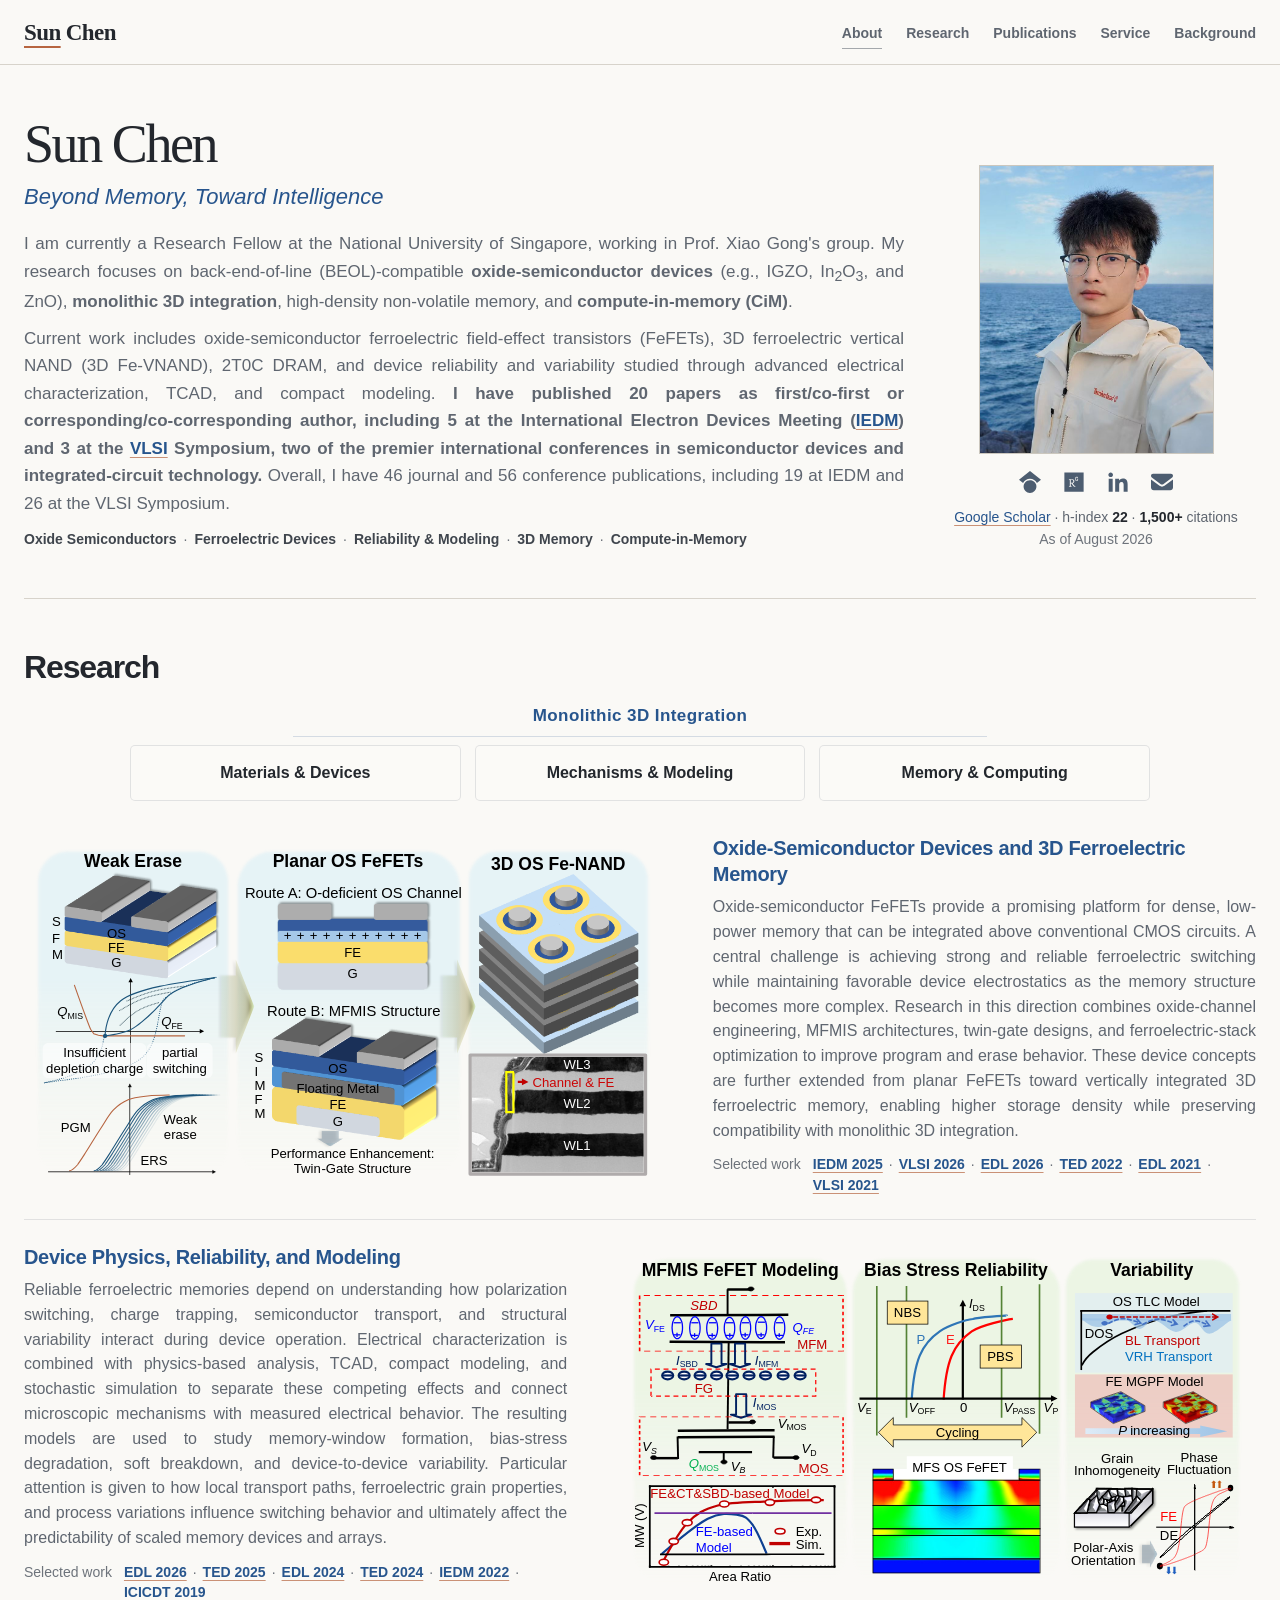
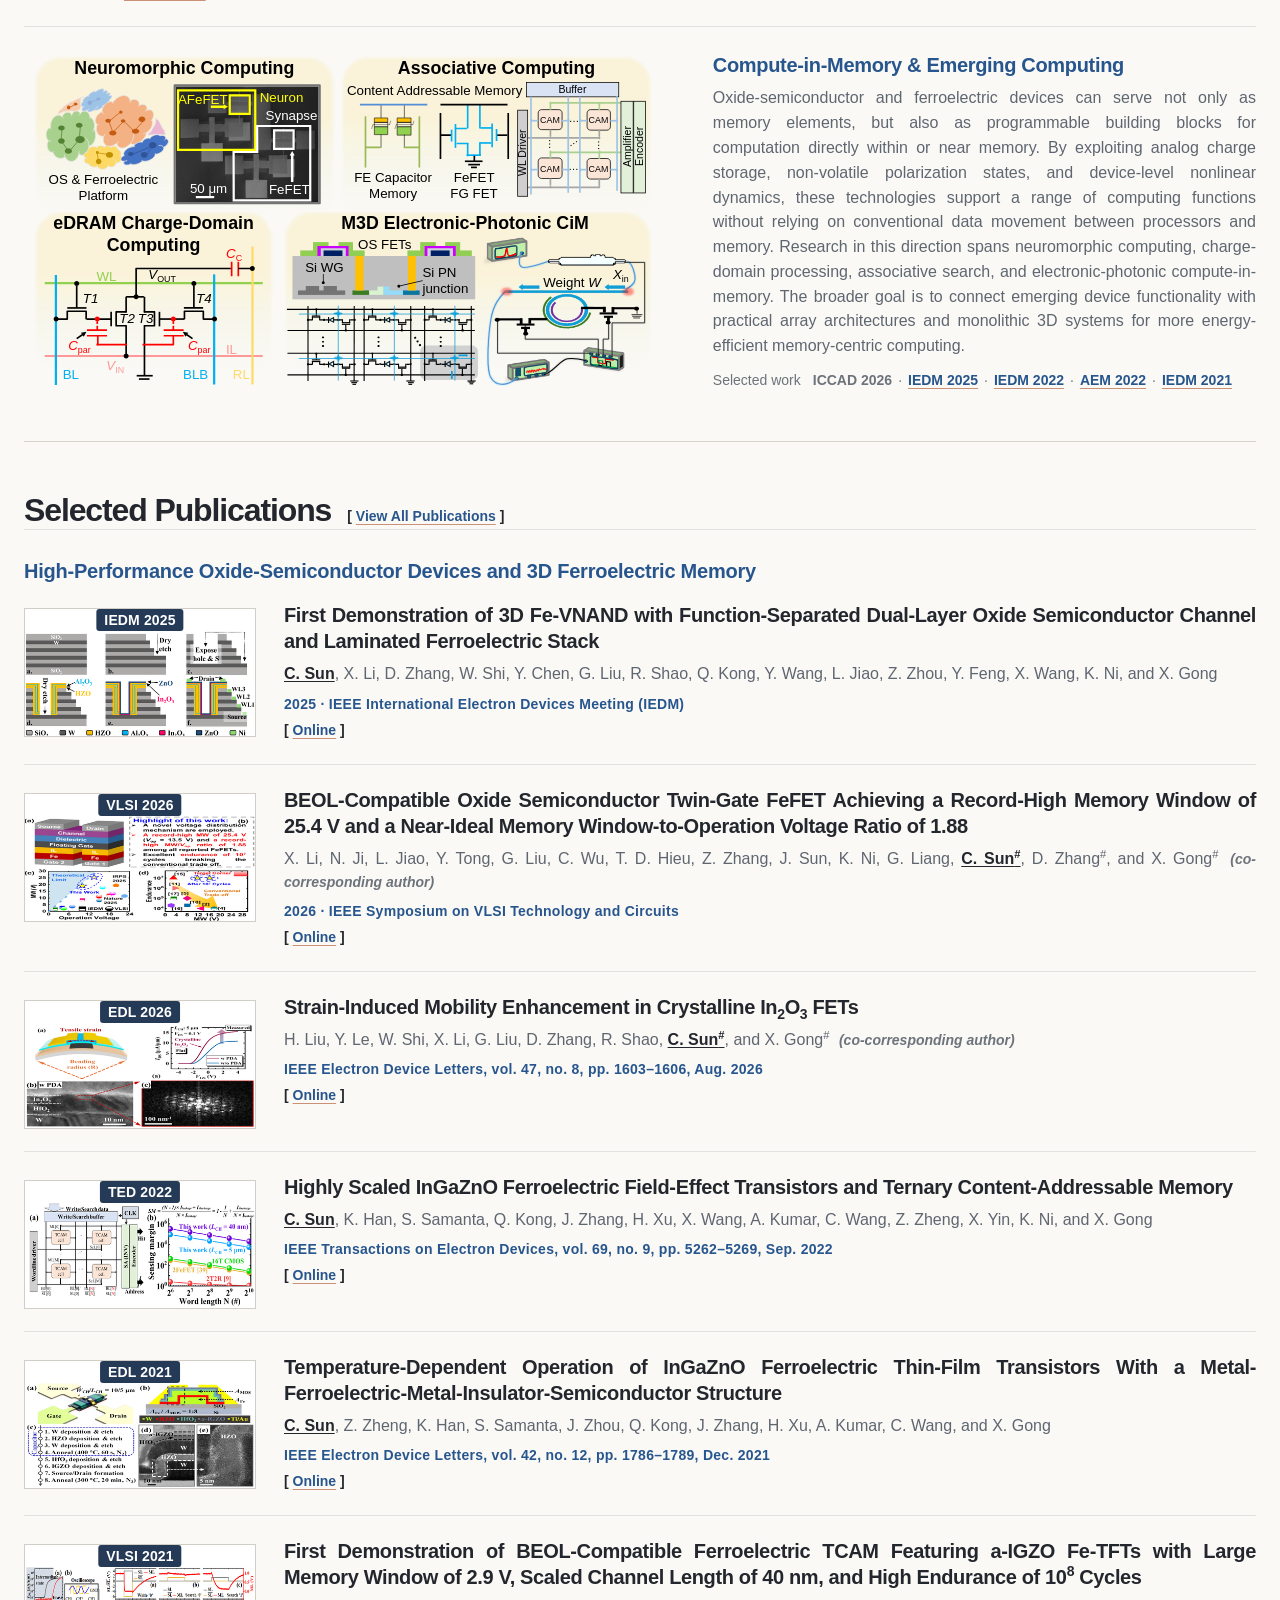
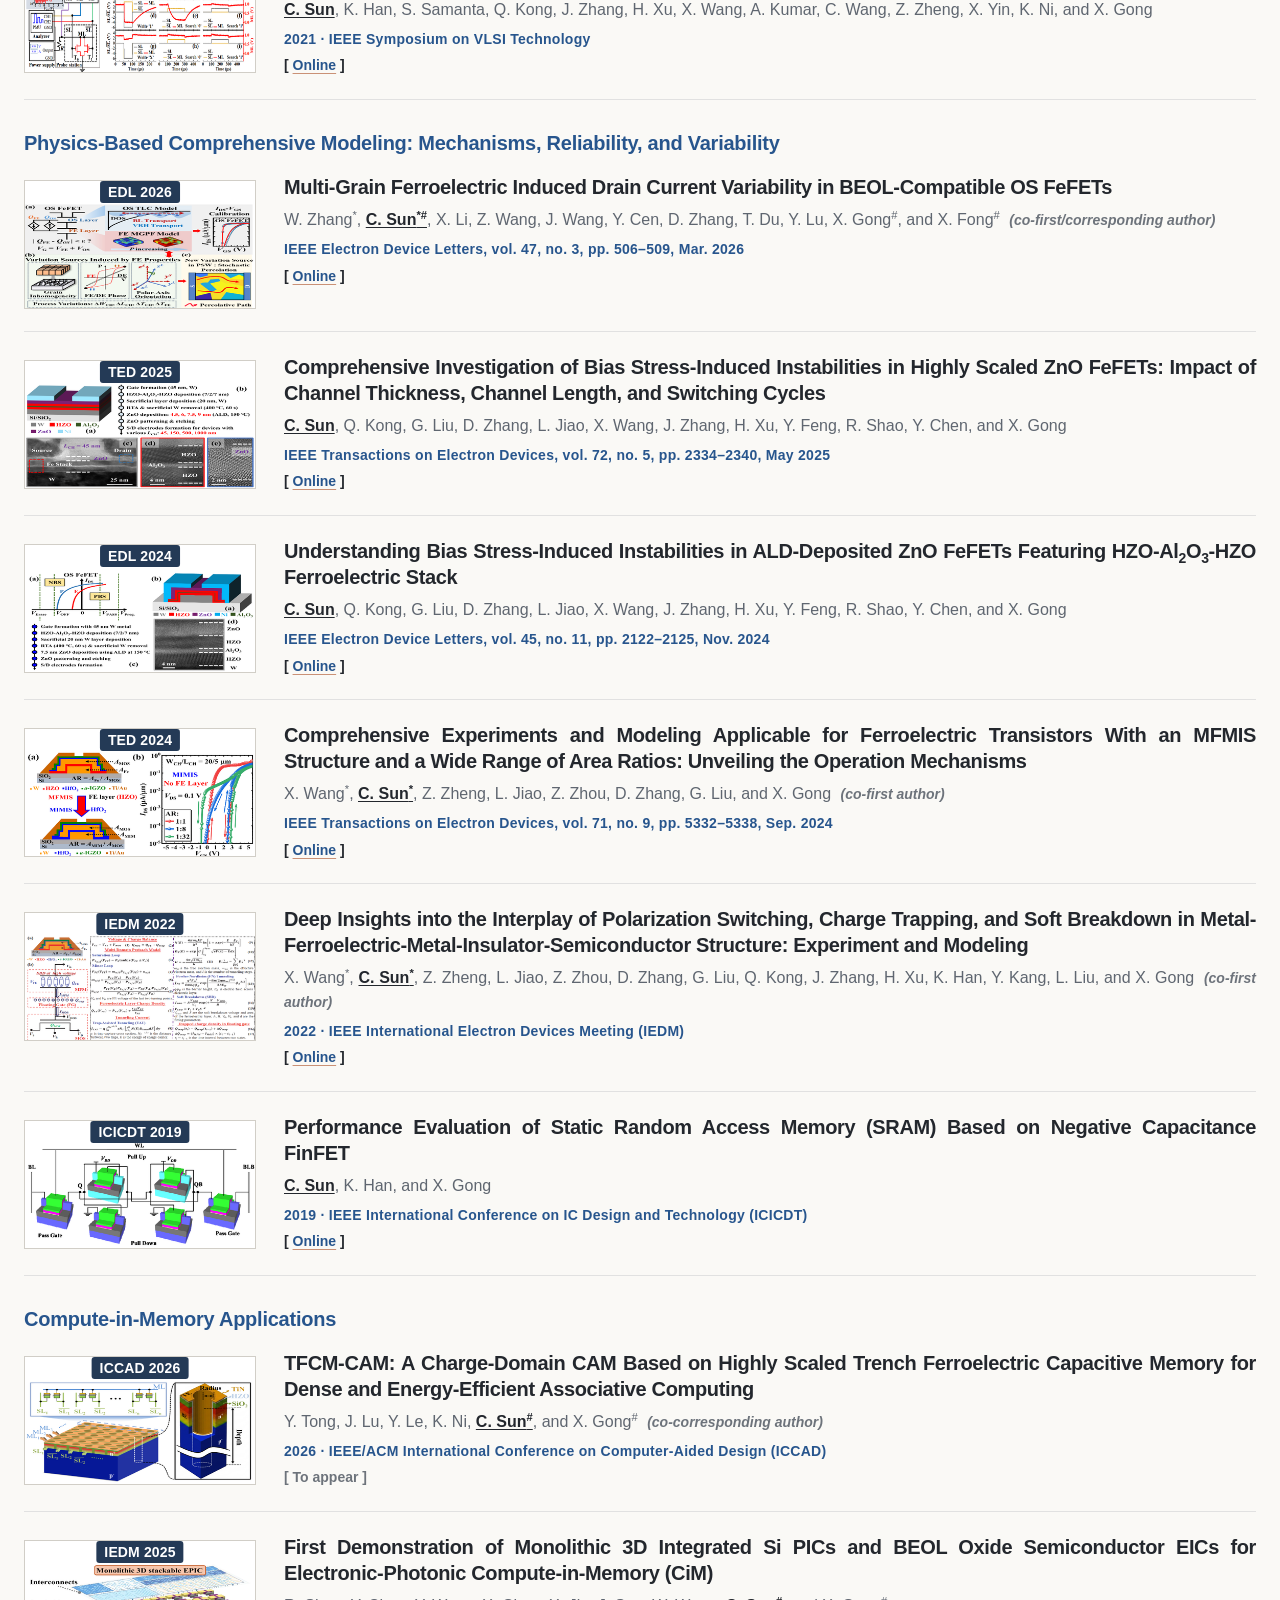
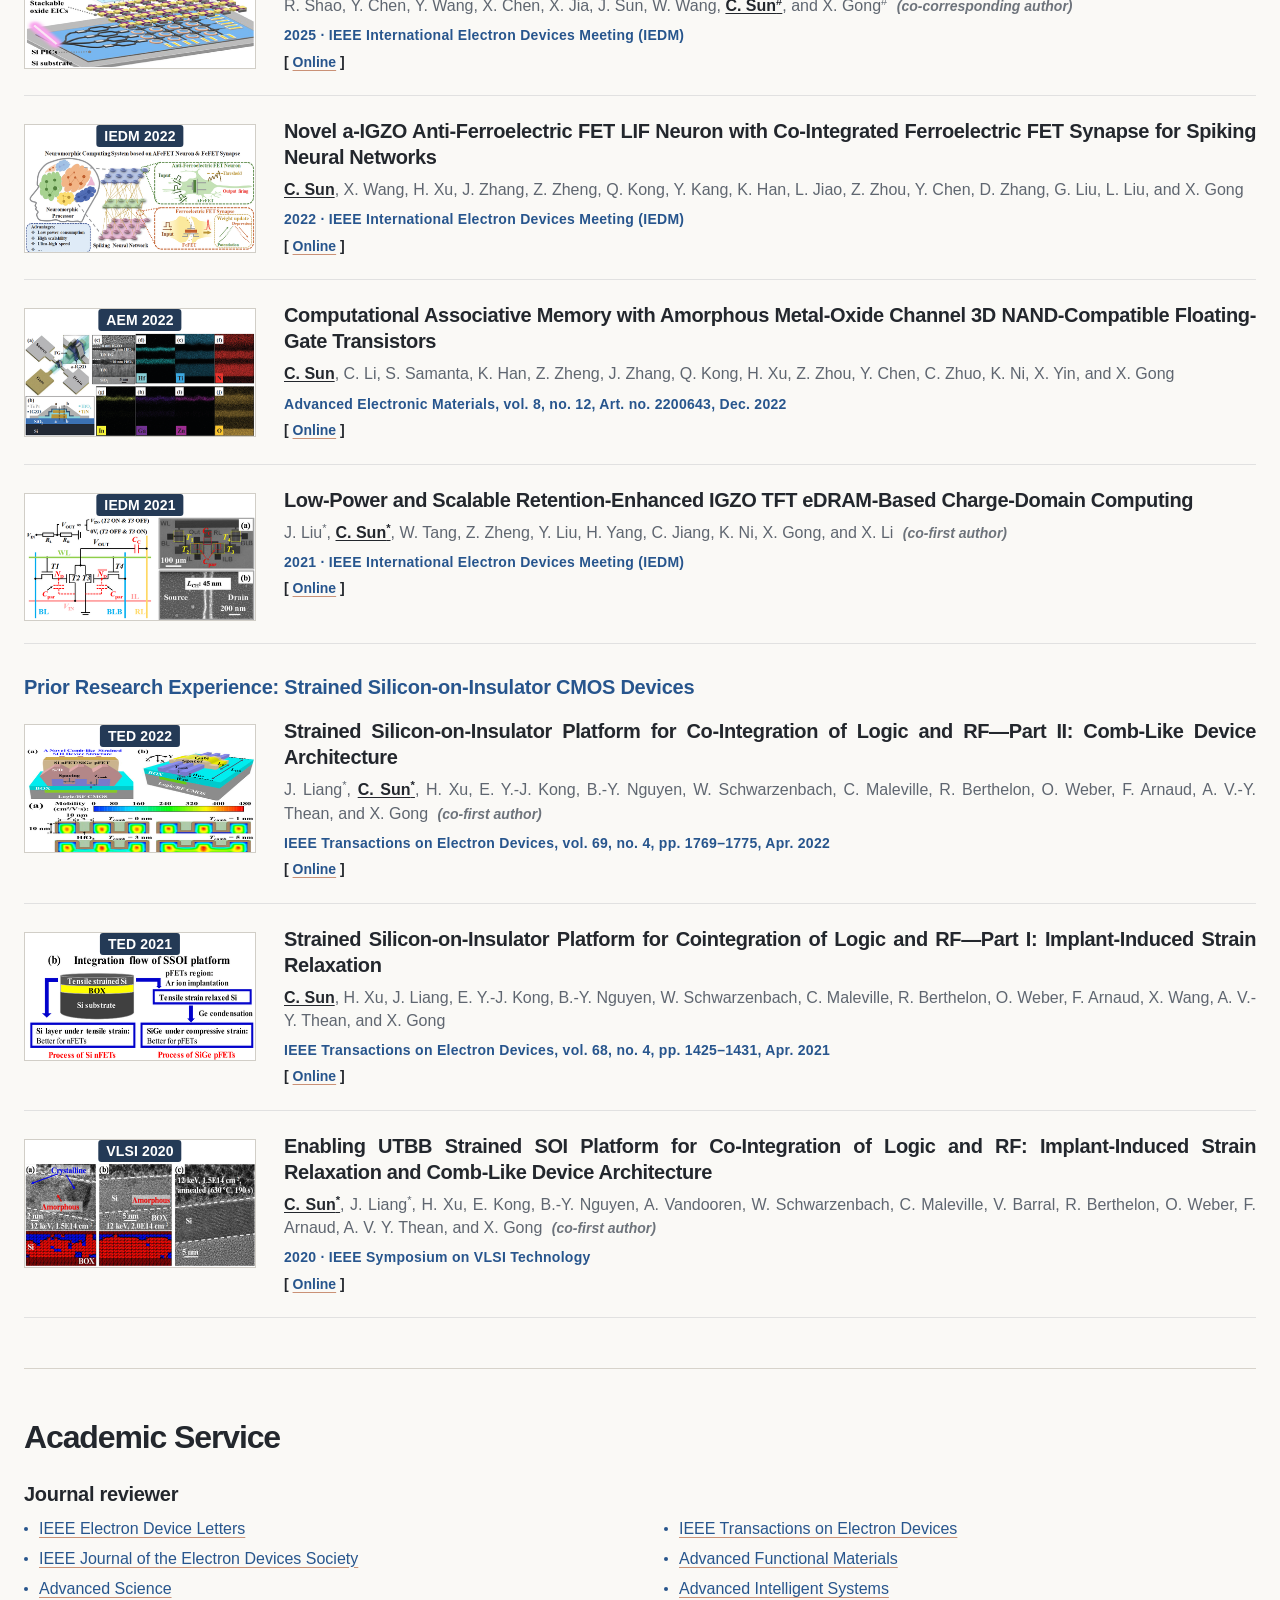
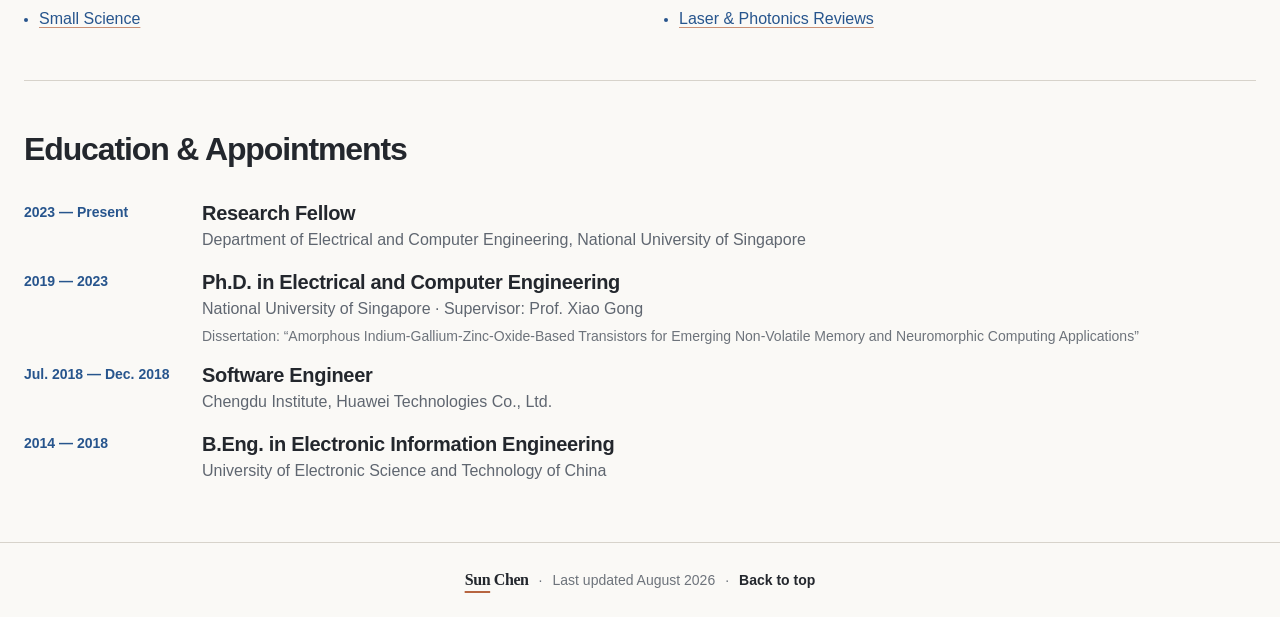
==== commit cda049ba: "Refine site typography, research visuals, and publications" ====
--- a/index.html
+++ b/index.html
@@ -18,7 +18,7 @@
     <link rel="icon" type="image/png" sizes="32x32" href="./assets/favicon/favicon-32x32.png" />
     <link rel="icon" type="image/png" sizes="16x16" href="./assets/favicon/favicon-16x16.png" />
     <link rel="apple-touch-icon" sizes="180x180" href="./assets/favicon/apple-touch-icon.png" />
-    <link rel="stylesheet" href="./styles.css?v=20260821r41" />
+    <link rel="stylesheet" href="./styles.css?v=20260821r43" />
     <script src="./assets/js/main.js?v=20260821r2" defer></script>
   </head>
   <body>
@@ -93,27 +93,27 @@
           <div class="research-themes" aria-label="Current research themes">
             <article class="research-theme research-theme--visual-left">
               <figure class="research-visual research-visual--wide">
-                <img src="./assets/research/research-direction-1.svg?v=20260821r1" alt="Research overview of oxide-semiconductor ferroelectric devices and 3D ferroelectric vertical NAND" width="1124" height="620" loading="lazy" decoding="async" />
+                <img src="./assets/research/research-direction-1.svg?v=20260821r2" alt="Research overview of oxide-semiconductor ferroelectric devices and 3D ferroelectric vertical NAND" width="1124" height="620" loading="lazy" decoding="async" />
               </figure>
               <div class="research-theme-copy">
-                <h3>Oxide-Semiconductor Devices &amp; 3D Ferroelectric Memory</h3>
+                <h3>Oxide-Semiconductor Devices and 3D Ferroelectric Memory</h3>
                 <p class="research-theme-description">Oxide-semiconductor FeFETs provide a promising platform for dense, low-power memory that can be integrated above conventional CMOS circuits. A central challenge is achieving strong and reliable ferroelectric switching while maintaining favorable device electrostatics as the memory structure becomes more complex. Research in this direction combines oxide-channel engineering, MFMIS architectures, twin-gate designs, and ferroelectric-stack optimization to improve program and erase behavior. These device concepts are further extended from planar FeFETs toward vertically integrated 3D ferroelectric memory, enabling higher storage density while preserving compatibility with monolithic 3D integration.</p>
                 <p class="research-selected-work"><span class="research-selected-work-label">Selected work</span><span class="research-selected-work-links"><a class="research-work-link" href="https://doi.org/10.1109/IEDM50572.2025.11353857" target="_blank" rel="noreferrer">IEDM 2025</a><span class="research-work-separator" aria-hidden="true">·</span><a class="research-work-link" href="https://doi.org/10.1109/VLSITECHNOLOGYANDCIR65830.2026.11577596" target="_blank" rel="noreferrer">VLSI 2026</a><span class="research-work-separator" aria-hidden="true">·</span><a class="research-work-link" href="https://doi.org/10.1109/LED.2026.3699513" target="_blank" rel="noreferrer">EDL 2026</a><span class="research-work-separator" aria-hidden="true">·</span><a class="research-work-link" href="https://doi.org/10.1109/TED.2022.3188582" target="_blank" rel="noreferrer">TED 2022</a><span class="research-work-separator" aria-hidden="true">·</span><a class="research-work-link" href="https://doi.org/10.1109/LED.2021.3121677" target="_blank" rel="noreferrer">EDL 2021</a><span class="research-work-separator" aria-hidden="true">·</span><a class="research-work-link" href="https://ieeexplore.ieee.org/document/9508656" target="_blank" rel="noreferrer">VLSI 2021</a></span></p>
               </div>
             </article>
             <article class="research-theme research-theme--visual-right">
               <figure class="research-visual research-visual--wide">
-                <img src="./assets/research/research-direction-2.svg?v=20260821r1" alt="Research overview of MFMIS FeFET modeling, bias-stress reliability, and variability" width="1128" height="619" loading="lazy" decoding="async" />
+                <img src="./assets/research/research-direction-2.svg?v=20260821r2" alt="Research overview of MFMIS FeFET modeling, bias-stress reliability, and variability" width="1128" height="619" loading="lazy" decoding="async" />
               </figure>
               <div class="research-theme-copy">
-                <h3>Device Physics, Reliability &amp; Modeling</h3>
+                <h3>Device Physics, Reliability, and Modeling</h3>
                 <p class="research-theme-description">Reliable ferroelectric memories depend on understanding how polarization switching, charge trapping, semiconductor transport, and structural variability interact during device operation. Electrical characterization is combined with physics-based analysis, TCAD, compact modeling, and stochastic simulation to separate these competing effects and connect microscopic mechanisms with measured electrical behavior. The resulting models are used to study memory-window formation, bias-stress degradation, soft breakdown, and device-to-device variability. Particular attention is given to how local transport paths, ferroelectric grain properties, and process variations influence switching behavior and ultimately affect the predictability of scaled memory devices and arrays.</p>
                 <p class="research-selected-work"><span class="research-selected-work-label">Selected work</span><span class="research-selected-work-links"><a class="research-work-link" href="https://doi.org/10.1109/LED.2025.3641622" target="_blank" rel="noreferrer">EDL 2026</a><span class="research-work-separator" aria-hidden="true">·</span><a class="research-work-link" href="https://doi.org/10.1109/TED.2025.3555263" target="_blank" rel="noreferrer">TED 2025</a><span class="research-work-separator" aria-hidden="true">·</span><a class="research-work-link" href="https://doi.org/10.1109/LED.2024.3462933" target="_blank" rel="noreferrer">EDL 2024</a><span class="research-work-separator" aria-hidden="true">·</span><a class="research-work-link" href="https://doi.org/10.1109/TED.2024.3421180" target="_blank" rel="noreferrer">TED 2024</a><span class="research-work-separator" aria-hidden="true">·</span><a class="research-work-link" href="https://doi.org/10.1109/IEDM45625.2022.10019390" target="_blank" rel="noreferrer">IEDM 2022</a><span class="research-work-separator" aria-hidden="true">·</span><a class="research-work-link" href="https://doi.org/10.1109/ICICDT.2019.8790831" target="_blank" rel="noreferrer">ICICDT 2019</a></span></p>
               </div>
             </article>
             <article class="research-theme research-theme--visual-left">
               <figure class="research-visual research-visual--wide">
-                <img src="./assets/research/research-direction-3.svg?v=20260821r1" alt="Research overview of neuromorphic computing, associative computing, charge-domain computing, and monolithic 3D electronic-photonic compute-in-memory" width="1120" height="612" loading="lazy" decoding="async" />
+                <img src="./assets/research/research-direction-3.svg?v=20260821r3" alt="Research overview of neuromorphic computing, associative computing, charge-domain computing, and monolithic 3D electronic-photonic compute-in-memory" width="1120" height="612" loading="lazy" decoding="async" />
               </figure>
               <div class="research-theme-copy">
                 <h3>Compute-in-Memory &amp; Emerging Computing</h3>
--- a/styles.css
+++ b/styles.css
@@ -1,14 +1,42 @@
 :root {
+  /* Color system */
   --paper: #faf9f6;
   --ink: #23272d;
   --muted: #5f6670;
-  --quiet: #858b93;
+  --quiet: #6d737b;
+  --text-emphasis: #3f454d;
   --line: #d7d3cb;
   --line-subtle: rgba(95, 102, 112, 0.16);
   --blue: #27558d;
   --orange: #b76540;
+
+  /* Font families */
   --serif: Georgia, "Times New Roman", serif;
   --sans: Inter, ui-sans-serif, -apple-system, BlinkMacSystemFont, "Segoe UI", sans-serif;
+
+  /* Semantic type scale */
+  --text-aux: 14px;
+  --text-secondary: 15px;
+  --text-body: 16px;
+  --text-body-lg: 17px;
+  --text-subheading: clamp(18px, 1.6vw, 20px);
+  --text-title: clamp(19px, 1.7vw, 20px);
+  --text-section: clamp(30px, 3vw, 32px);
+  --text-tagline: clamp(21px, 2vw, 22px);
+  --text-hero: clamp(42px, 5vw, 54px);
+
+  /* Line heights */
+  --leading-tight: 1.16;
+  --leading-heading: 1.3;
+  --leading-compact: 1.45;
+  --leading-body: 1.55;
+  --leading-relaxed: 1.62;
+
+  /* Font weights */
+  --weight-regular: 400;
+  --weight-medium: 500;
+  --weight-semibold: 650;
+  --weight-bold: 700;
 }
 
 * {
@@ -25,8 +53,9 @@
   background: var(--paper);
   color: var(--ink);
   font-family: var(--sans);
-  font-size: 17px;
-  line-height: 1.62;
+  font-size: var(--text-body-lg);
+  font-weight: var(--weight-regular);
+  line-height: var(--leading-relaxed);
   text-rendering: optimizeLegibility;
 }
 
@@ -87,7 +116,7 @@
   flex: none;
   font-family: var(--serif);
   font-size: 23px;
-  font-weight: 600;
+  font-weight: var(--weight-semibold);
   letter-spacing: -0.025em;
   line-height: 1;
 }
@@ -104,8 +133,8 @@
   align-items: center;
   gap: 24px;
   color: var(--muted);
-  font-size: 14px;
-  font-weight: 600;
+  font-size: var(--text-aux);
+  font-weight: var(--weight-semibold);
 }
 
 nav a {
@@ -161,10 +190,10 @@
 h1,
 h2 {
   margin: 0;
-  font-size: 32px;
-  font-weight: 650;
+  font-size: var(--text-section);
+  font-weight: var(--weight-semibold);
   letter-spacing: -0.035em;
-  line-height: 1.16;
+  line-height: var(--leading-tight);
 }
 
 .profile-section {
@@ -200,34 +229,34 @@
 
 .profile-copy h1 {
   font-family: var(--serif);
-  font-size: clamp(50px, 5vw, 54px);
-  font-weight: 500;
+  font-size: var(--text-hero);
+  font-weight: var(--weight-medium);
   letter-spacing: -0.045em;
 }
 
 .profile-tagline {
   margin: 7px 0 0;
   color: var(--blue);
-  font-size: 22px;
+  font-size: var(--text-tagline);
   font-style: italic;
-  font-weight: 500;
-  line-height: 1.35;
+  font-weight: var(--weight-medium);
+  line-height: var(--leading-heading);
 }
 
 .profile-meta {
   margin: 11px 0 0;
   color: var(--muted);
-  font-size: 14.5px;
-  font-weight: 400;
-  line-height: 1.5;
+  font-size: var(--text-secondary);
+  font-weight: var(--weight-regular);
+  line-height: var(--leading-compact);
 }
 
 .about-copy {
   max-width: 880px;
   margin-top: 19px;
   color: var(--muted);
-  font-size: 17px;
-  line-height: 1.62;
+  font-size: var(--text-body-lg);
+  line-height: var(--leading-relaxed);
 }
 
 .about-copy p {
@@ -271,17 +300,17 @@
   flex-wrap: wrap;
   gap: 3px 0;
   margin: 12px 0 0;
-  color: #3f454d;
-  font-size: 14px;
-  font-weight: 675;
-  line-height: 1.4;
+  color: var(--text-emphasis);
+  font-size: var(--text-aux);
+  font-weight: var(--weight-semibold);
+  line-height: var(--leading-compact);
 }
 
 .research-interests span:not(:last-child)::after {
   content: "·";
   margin: 0 7px;
   color: var(--quiet);
-  font-weight: 400;
+  font-weight: var(--weight-regular);
 }
 
 .profile-links {
@@ -316,8 +345,8 @@
   align-items: center;
   margin: 12px 0 0;
   color: var(--muted);
-  font-size: 13.75px;
-  line-height: 1.5;
+  font-size: var(--text-aux);
+  line-height: var(--leading-compact);
   text-align: center;
 }
 
@@ -328,15 +357,15 @@
 .research-metrics strong {
   color: var(--ink);
   font-size: inherit;
-  font-weight: 650;
+  font-weight: var(--weight-semibold);
 }
 
 .research-metrics .metrics-date {
   margin-top: 2px;
   color: var(--quiet);
-  font-size: 11px;
-  font-weight: 400;
-  line-height: 1.35;
+  font-size: var(--text-aux);
+  font-weight: var(--weight-regular);
+  line-height: var(--leading-compact);
 }
 
 .research-section {
@@ -351,10 +380,10 @@
 .research-overview-platform {
   margin: 0;
   color: var(--blue);
-  font-size: 17px;
-  font-weight: 600;
+  font-size: var(--text-body-lg);
+  font-weight: var(--weight-semibold);
   letter-spacing: 0.025em;
-  line-height: 1.4;
+  line-height: var(--leading-compact);
   text-align: center;
 }
 
@@ -384,9 +413,9 @@
   border-radius: 5px;
   background: rgba(255, 255, 255, 0.18);
   color: var(--ink);
-  font-size: 16px;
-  font-weight: 600;
-  line-height: 1.25;
+  font-size: var(--text-body);
+  font-weight: var(--weight-semibold);
+  line-height: var(--leading-heading);
   text-align: center;
 }
 
@@ -439,7 +468,7 @@
   border: 1px solid rgba(95, 102, 112, 0.1);
   background: rgba(95, 102, 112, 0.025);
   color: var(--quiet);
-  font-size: 12px;
+  font-size: var(--text-aux);
   letter-spacing: 0.02em;
 }
 
@@ -451,17 +480,17 @@
 .research-theme h3 {
   margin: 0 0 8px;
   color: var(--blue);
-  font-size: 19px;
-  font-weight: 650;
+  font-size: var(--text-title);
+  font-weight: var(--weight-semibold);
   letter-spacing: -0.016em;
-  line-height: 1.3;
+  line-height: var(--leading-heading);
 }
 
 .research-theme-description {
   margin: 0;
   color: var(--muted);
-  font-size: 15.25px;
-  line-height: 1.6;
+  font-size: var(--text-body);
+  line-height: var(--leading-body);
   text-align: justify;
   text-align-last: left;
   text-justify: inter-word;
@@ -479,18 +508,18 @@
 .research-selected-work-label {
   flex: none;
   color: var(--quiet);
-  font-size: 12.25px;
-  font-weight: 500;
-  line-height: 1.45;
+  font-size: var(--text-aux);
+  font-weight: var(--weight-medium);
+  line-height: var(--leading-compact);
 }
 
 .research-selected-work-links {
   flex: 1 1 220px;
   min-width: 0;
   color: var(--quiet);
-  font-size: 13.25px;
-  font-weight: 600;
-  line-height: 1.45;
+  font-size: var(--text-aux);
+  font-weight: var(--weight-semibold);
+  line-height: var(--leading-compact);
 }
 
 a.research-work-link {
@@ -512,7 +541,7 @@
   display: inline-block;
   margin-inline: 6px;
   color: var(--quiet);
-  font-weight: 400;
+  font-weight: var(--weight-regular);
 }
 
 .timeline {
@@ -529,29 +558,32 @@
 .timeline-date {
   margin: 2px 0 0;
   color: var(--blue);
-  font-size: 13.5px;
-  font-weight: 600;
+  font-size: var(--text-aux);
+  font-weight: var(--weight-semibold);
+  line-height: var(--leading-compact);
 }
 
 .timeline h3,
 .service-entry h3 {
   margin: 0 0 2px;
-  font-size: 17.5px;
-  font-weight: 650;
+  font-size: var(--text-subheading);
+  font-weight: var(--weight-semibold);
   letter-spacing: -0.015em;
-  line-height: 1.3;
+  line-height: var(--leading-heading);
 }
 
 .timeline article div p {
   margin: 0;
   color: var(--muted);
-  font-size: 14.5px;
+  font-size: var(--text-body);
+  line-height: var(--leading-body);
 }
 
 .timeline article div .dissertation {
   margin-top: 4px;
-  color: #737982;
-  font-size: 13px;
+  color: var(--quiet);
+  font-size: var(--text-aux);
+  line-height: var(--leading-compact);
 }
 
 .publications-section {
@@ -566,8 +598,8 @@
 }
 
 .full-list-link {
-  font-size: 14.5px;
-  font-weight: 600;
+  font-size: var(--text-aux);
+  font-weight: var(--weight-semibold);
 }
 
 .publication-list {
@@ -578,10 +610,10 @@
   margin: 0;
   padding: 30px 0 4px;
   color: var(--blue);
-  font-size: 18px;
-  font-weight: 650;
+  font-size: var(--text-subheading);
+  font-weight: var(--weight-semibold);
   letter-spacing: -0.012em;
-  line-height: 1.35;
+  line-height: var(--leading-heading);
 }
 
 .publication-group-title:first-child {
@@ -625,13 +657,13 @@
   top: 0;
   left: 50%;
   box-sizing: border-box;
-  padding: 5px 9px;
+  padding: 4px 8px;
   border-radius: 3px;
   background: #243a56;
   color: #fff;
   content: attr(data-badge);
-  font-size: 12.5px;
-  font-weight: 700;
+  font-size: var(--text-aux);
+  font-weight: var(--weight-bold);
   letter-spacing: 0.01em;
   line-height: 1;
   text-align: center;
@@ -647,17 +679,18 @@
 .activity-label {
   margin: 0;
   color: var(--blue);
-  font-size: 12.75px;
-  font-weight: 700;
+  font-size: var(--text-aux);
+  font-weight: var(--weight-bold);
   letter-spacing: 0.02em;
+  line-height: var(--leading-compact);
 }
 
 .paper-copy h3 {
   margin: 0 0 8px;
-  font-size: 20px;
-  font-weight: 650;
+  font-size: var(--text-title);
+  font-weight: var(--weight-semibold);
   letter-spacing: -0.018em;
-  line-height: 1.32;
+  line-height: var(--leading-heading);
   text-align: justify;
   text-align-last: left;
   text-justify: inter-word;
@@ -666,15 +699,15 @@
 
 .paper-copy h3 sub,
 .paper-copy h3 sup {
-  font-size: 0.65em;
+  font-size: 0.7em;
   line-height: 0;
 }
 
 .paper-authors {
   margin: 0;
   color: var(--muted);
-  font-size: 14px;
-  line-height: 1.5;
+  font-size: var(--text-body);
+  line-height: var(--leading-compact);
   text-align: justify;
   text-align-last: left;
   text-justify: inter-word;
@@ -702,8 +735,8 @@
 .paper-role {
   margin-left: 5px;
   color: var(--quiet);
-  font-size: 12px;
-  font-weight: 600;
+  font-size: var(--text-aux);
+  font-weight: var(--weight-semibold);
   font-style: italic;
 }
 
@@ -717,15 +750,15 @@
 
 .paper-meta .paper-year {
   flex-basis: 100%;
-  font-size: 13.25px;
-  line-height: 1.35;
+  font-size: var(--text-aux);
+  line-height: var(--leading-compact);
 }
 
 .paper-link {
   display: inline-block;
   margin-top: 7px;
-  font-size: 13.75px;
-  font-weight: 600;
+  font-size: var(--text-aux);
+  font-weight: var(--weight-semibold);
 }
 
 .paper-meta .paper-link {
@@ -744,7 +777,6 @@
 
 .service-entry h3 {
   margin-top: 8px;
-  font-size: 17px;
 }
 
 .journal-list {
@@ -754,8 +786,8 @@
   margin: 10px 0 0;
   padding: 0;
   color: var(--muted);
-  font-size: 14px;
-  line-height: 1.45;
+  font-size: var(--text-body);
+  line-height: var(--leading-compact);
   list-style: none;
 }
 
@@ -781,7 +813,7 @@
 
 footer {
   border-top: 1px solid var(--line);
-  color: var(--muted);
+  color: var(--quiet);
 }
 
 .footer-inner {
@@ -790,7 +822,8 @@
   align-items: center;
   justify-content: center;
   gap: 10px;
-  font-size: 12px;
+  font-size: var(--text-aux);
+  line-height: var(--leading-compact);
 }
 
 .footer-wordmark {
@@ -809,7 +842,7 @@
 
 .back-to-top {
   color: var(--ink);
-  font-weight: 600;
+  font-weight: var(--weight-semibold);
 }
 
 a:focus-visible {
@@ -838,22 +871,23 @@
 
 .publications-index-heading h1 {
   font-family: var(--sans);
-  font-size: 32px;
-  font-weight: 650;
+  font-size: var(--text-section);
+  font-weight: var(--weight-semibold);
   letter-spacing: -0.035em;
 }
 
 .publications-index-intro {
   margin: 10px 0 0;
   color: var(--muted);
-  font-size: 16px;
+  font-size: var(--text-body);
+  line-height: var(--leading-body);
 }
 
 .publications-scholar-link,
 .bibliography-links a {
   color: var(--blue);
-  font-size: 14.5px;
-  font-weight: 600;
+  font-size: var(--text-secondary);
+  font-weight: var(--weight-semibold);
   text-decoration: underline;
   text-decoration-color: rgba(183, 101, 64, 0.7);
   text-underline-offset: 3px;
@@ -880,8 +914,8 @@
   gap: 12px 28px;
   margin: 20px 0 0;
   color: var(--quiet);
-  font-size: 12.5px;
-  line-height: 1.45;
+  font-size: var(--text-aux);
+  line-height: var(--leading-compact);
 }
 
 .publications-legend p {
@@ -912,10 +946,10 @@
 .bibliography-year-list a {
   display: inline-block;
   color: var(--quiet);
-  font-size: 15px;
-  font-weight: 600;
+  font-size: var(--text-secondary);
+  font-weight: var(--weight-semibold);
   letter-spacing: -0.01em;
-  line-height: 1.4;
+  line-height: var(--leading-compact);
   transition: color 160ms ease;
 }
 
@@ -926,7 +960,7 @@
 }
 
 .bibliography-year-list a.is-active {
-  font-weight: 700;
+  font-weight: var(--weight-bold);
 }
 
 .bibliography-year-groups {
@@ -944,11 +978,21 @@
   border-top: 0;
 }
 
+.bibliography-year-heading {
+  margin: 0 0 18px;
+  color: var(--blue);
+  font-family: var(--sans);
+  font-size: var(--text-subheading);
+  font-weight: var(--weight-semibold);
+  letter-spacing: -0.02em;
+  line-height: var(--leading-heading);
+}
+
 .bibliography-number {
   display: inline-block;
   min-width: 39px;
   color: var(--blue);
-  font-weight: 700;
+  font-weight: var(--weight-bold);
   text-align: left;
   white-space: nowrap;
 }
@@ -973,8 +1017,8 @@
   margin: 0;
   color: var(--ink);
   font-family: var(--sans);
-  font-size: 14px;
-  line-height: 1.5;
+  font-size: var(--text-body);
+  line-height: var(--leading-body);
   text-align: justify;
   text-align-last: left;
   text-justify: inter-word;
@@ -988,7 +1032,7 @@
 
 .bibliography-sun-author {
   color: inherit;
-  font-weight: 700;
+  font-weight: var(--weight-bold);
   text-decoration: underline;
   text-decoration-thickness: 1px;
   text-underline-offset: 2px;
@@ -1007,7 +1051,7 @@
   float: right;
   margin-left: 18px;
   color: var(--quiet);
-  font-size: 12.5px;
+  font-size: var(--text-aux);
   line-height: inherit;
   text-align: right;
   white-space: nowrap;
@@ -1021,7 +1065,7 @@
 .publications-legend sup {
   position: relative;
   top: -0.15em;
-  font-size: 0.72em;
+  font-size: 0.7em;
   line-height: 0;
 }
 
@@ -1058,10 +1102,6 @@
   .profile-photo {
     width: 200px;
     height: 246px;
-  }
-
-  .research-metrics {
-    font-size: 12.75px;
   }
 
   .research-themes {
@@ -1082,14 +1122,6 @@
     padding-top: 22px;
   }
 
-  .research-theme h3 {
-    font-size: 18px;
-  }
-
-  .research-theme-description {
-    font-size: 14.5px;
-  }
-
   .publication {
     grid-template-columns: 220px minmax(0, 1fr);
     gap: 24px;
@@ -1113,10 +1145,6 @@
     width: min(100%, 320px);
     justify-self: center;
     order: 2;
-  }
-
-  .research-metrics {
-    font-size: 13px;
   }
 
   .research-metrics > span {
@@ -1153,7 +1181,6 @@
     width: 100%;
     justify-content: space-between;
     gap: 10px;
-    font-size: 12px;
     overflow-x: auto;
     scrollbar-width: none;
   }
@@ -1199,10 +1226,6 @@
     width: calc(100% - 30px);
   }
 
-  .wordmark {
-    font-size: 20px;
-  }
-
   .section {
     padding-block: 42px;
   }
@@ -1218,7 +1241,6 @@
 
   .publications-index-intro {
     margin-top: 8px;
-    font-size: 15px;
   }
 
   .publications-scholar-link {
@@ -1263,7 +1285,7 @@
 
   .bibliography-year-list a {
     flex: none;
-    font-size: 13px;
+    font-size: var(--text-aux);
   }
 
   .bibliography-year-groups {
@@ -1275,6 +1297,10 @@
     scroll-margin-top: 24px;
   }
 
+  .bibliography-year-heading {
+    margin-bottom: 16px;
+  }
+
   .bibliography-item {
     padding-bottom: 16px;
   }
@@ -1283,26 +1309,12 @@
     padding-top: 16px;
   }
 
-  .bibliography-citation {
-    font-size: 14px;
-    line-height: 1.5;
-  }
-
   .profile-section {
     padding-block: 40px;
   }
 
-  h2 {
-    font-size: 30px;
-  }
-
-  .profile-copy h1 {
-    font-size: 43px;
-  }
-
   .profile-meta {
     margin-top: 7px;
-    font-size: 14.5px;
   }
 
   .research-section {
@@ -1315,7 +1327,6 @@
 
   .research-overview-platform {
     padding-inline: 10px;
-    font-size: 16.5px;
   }
 
   .research-overview-platform::after {
@@ -1332,7 +1343,6 @@
   .research-overview-areas li {
     min-height: 54px;
     padding: 6px 14px;
-    font-size: 15.5px;
   }
 
   .timeline article {
@@ -1363,13 +1373,8 @@
     margin-top: 0;
   }
 
-  .paper-copy h3 {
-    font-size: 19.5px;
-  }
-
   .publication-group-title {
     padding: 26px 0 3px;
-    font-size: 17.5px;
   }
 
   .publication-group-title:first-child {
@@ -1379,15 +1384,10 @@
   .footer-inner {
     min-height: 76px;
     gap: 7px;
-    font-size: 11px;
   }
 }
 
 @media (max-width: 390px) {
-  nav {
-    font-size: 11.5px;
-  }
-
   .profile-photo {
     width: min(225px, 62vw);
   }
@@ -1396,13 +1396,6 @@
     width: 100%;
   }
 
-  .research-metrics {
-    font-size: clamp(12px, 3.35vw, 13px);
-  }
-
-  .profile-copy h1 {
-    font-size: 42px;
-  }
 }
 
 @media (prefers-reduced-motion: reduce) {
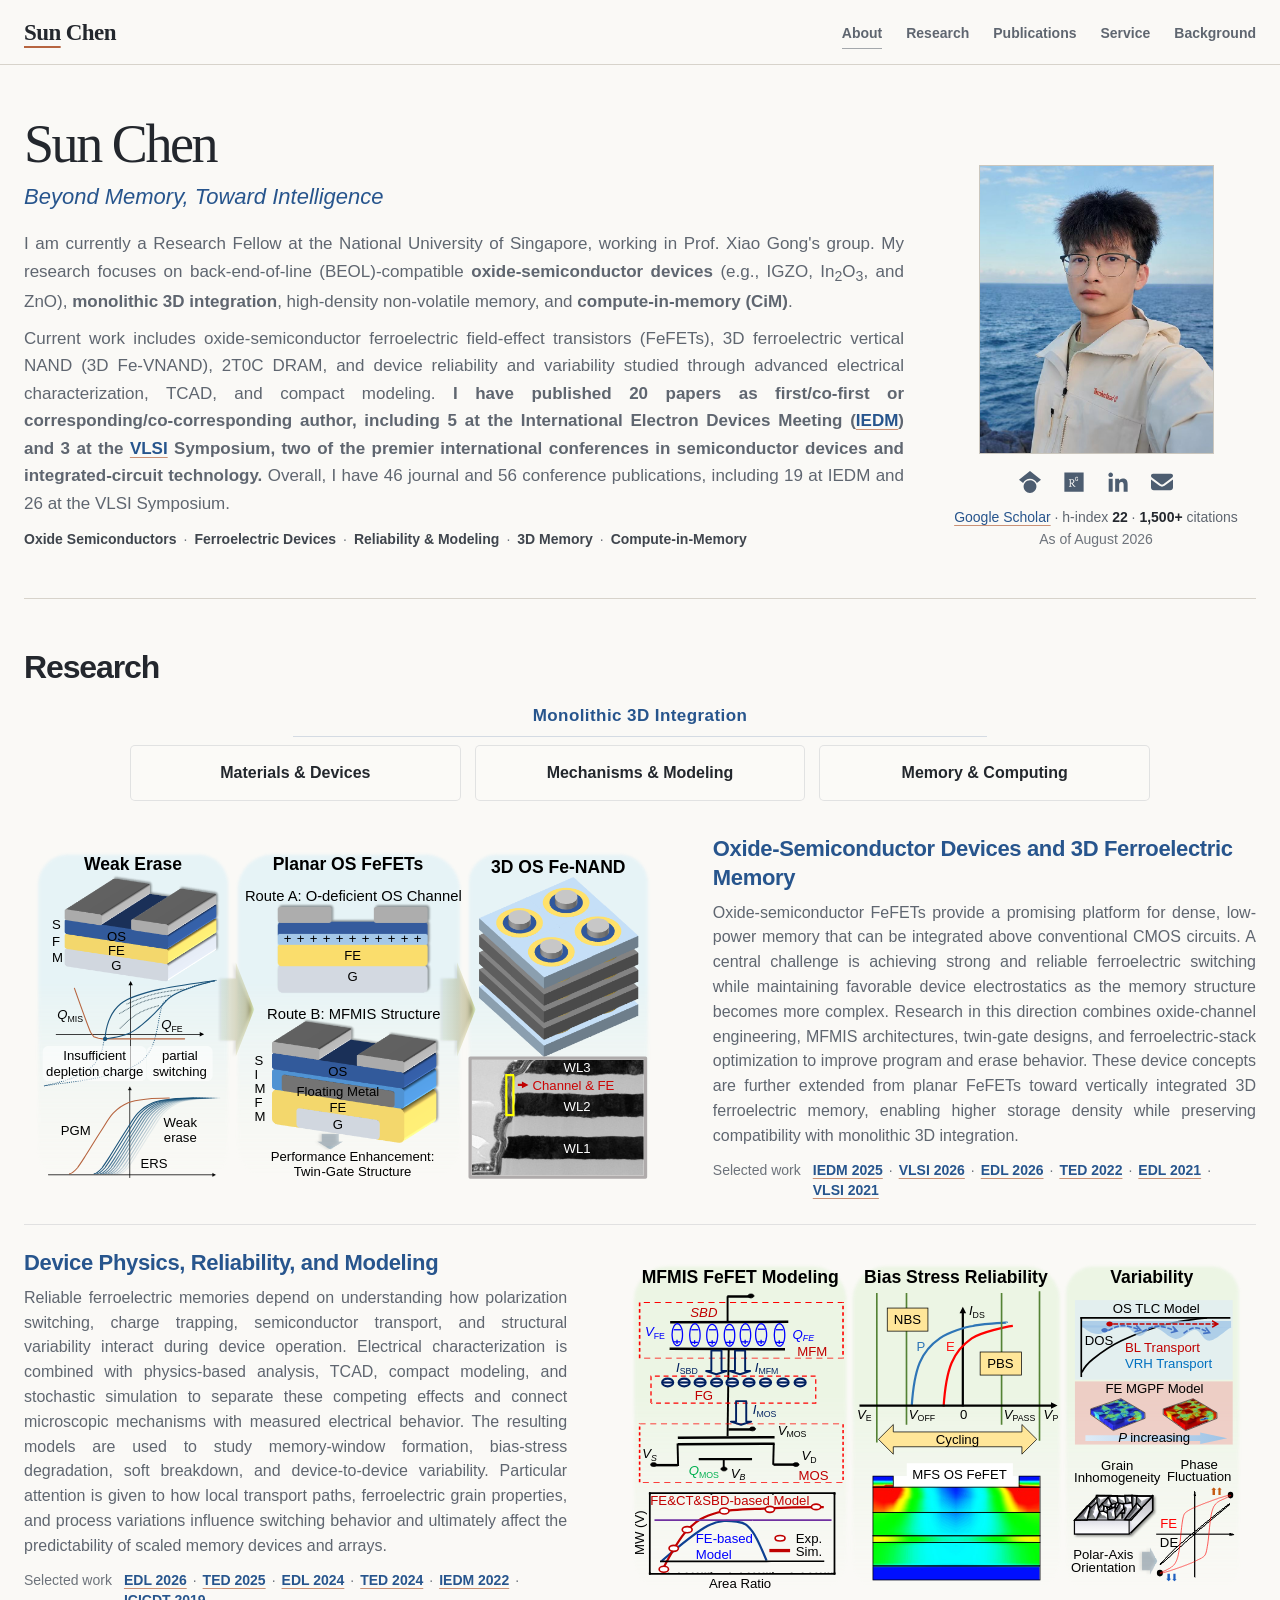
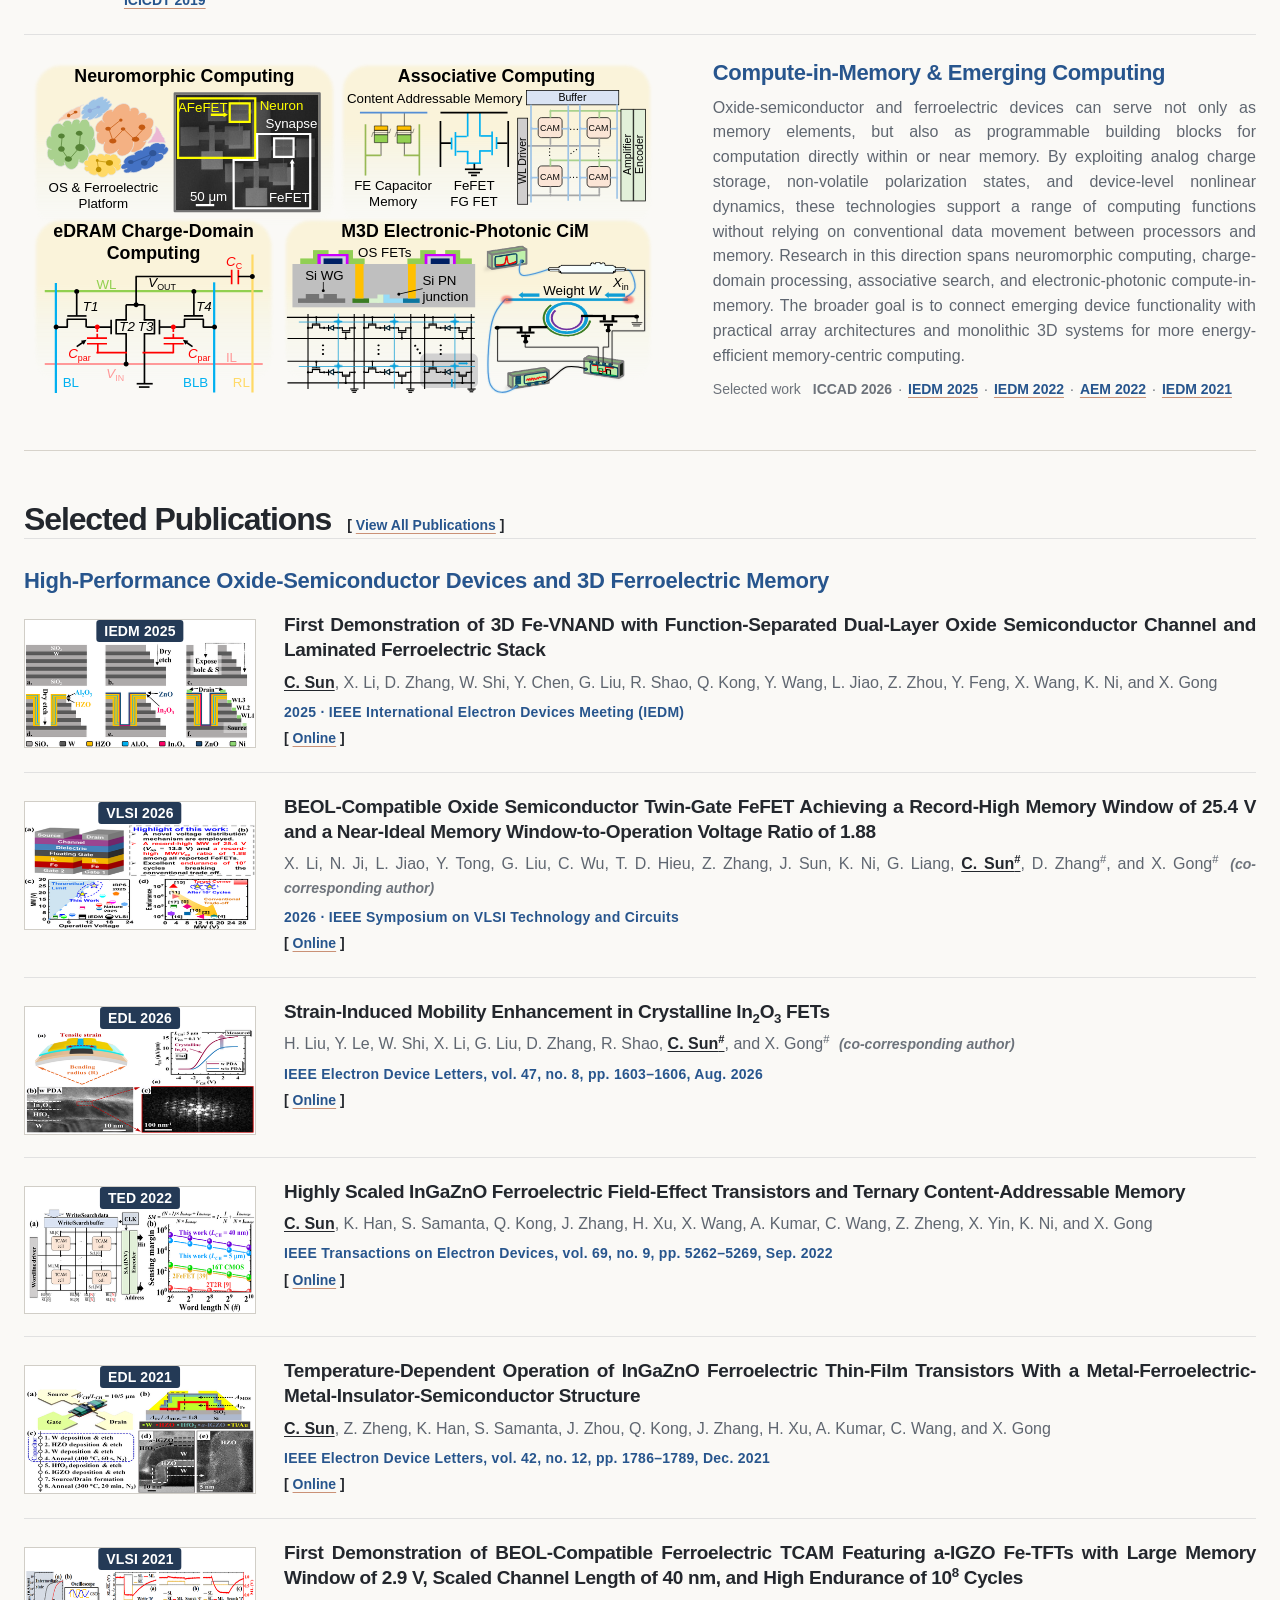
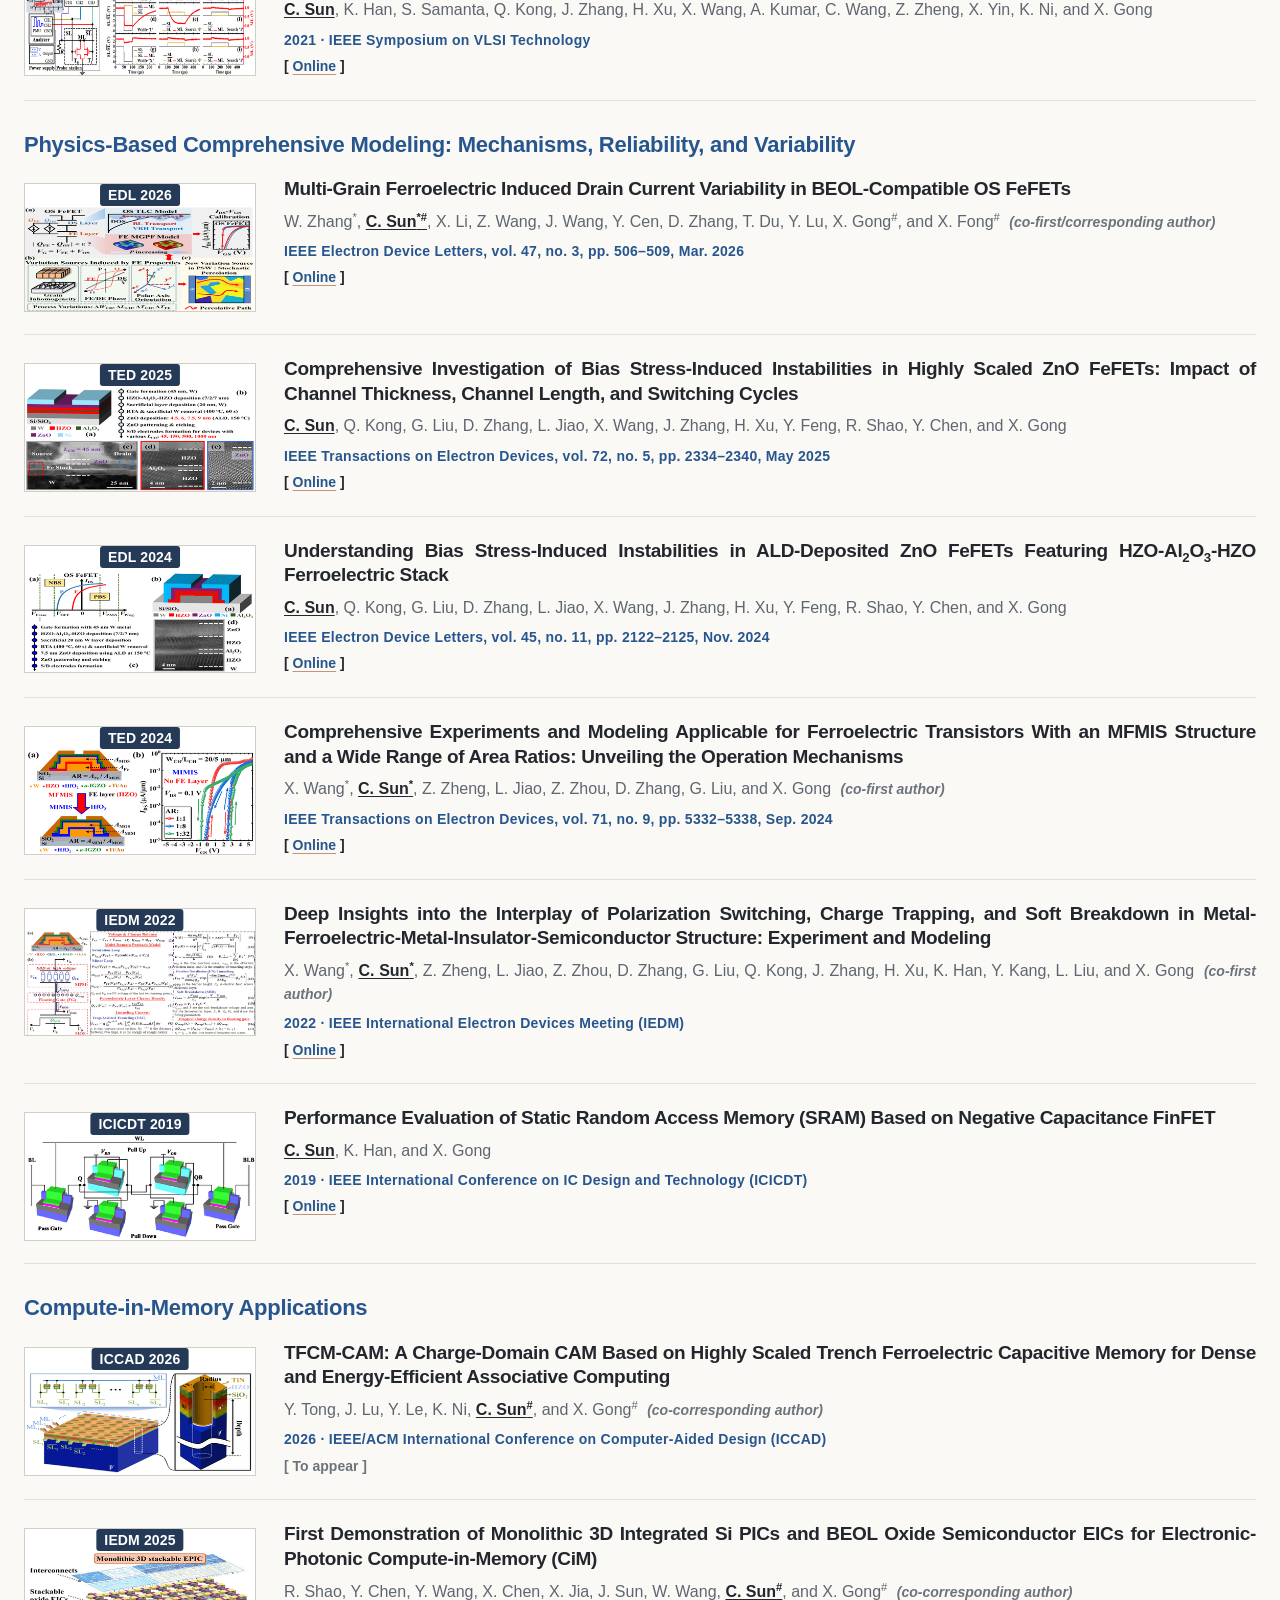
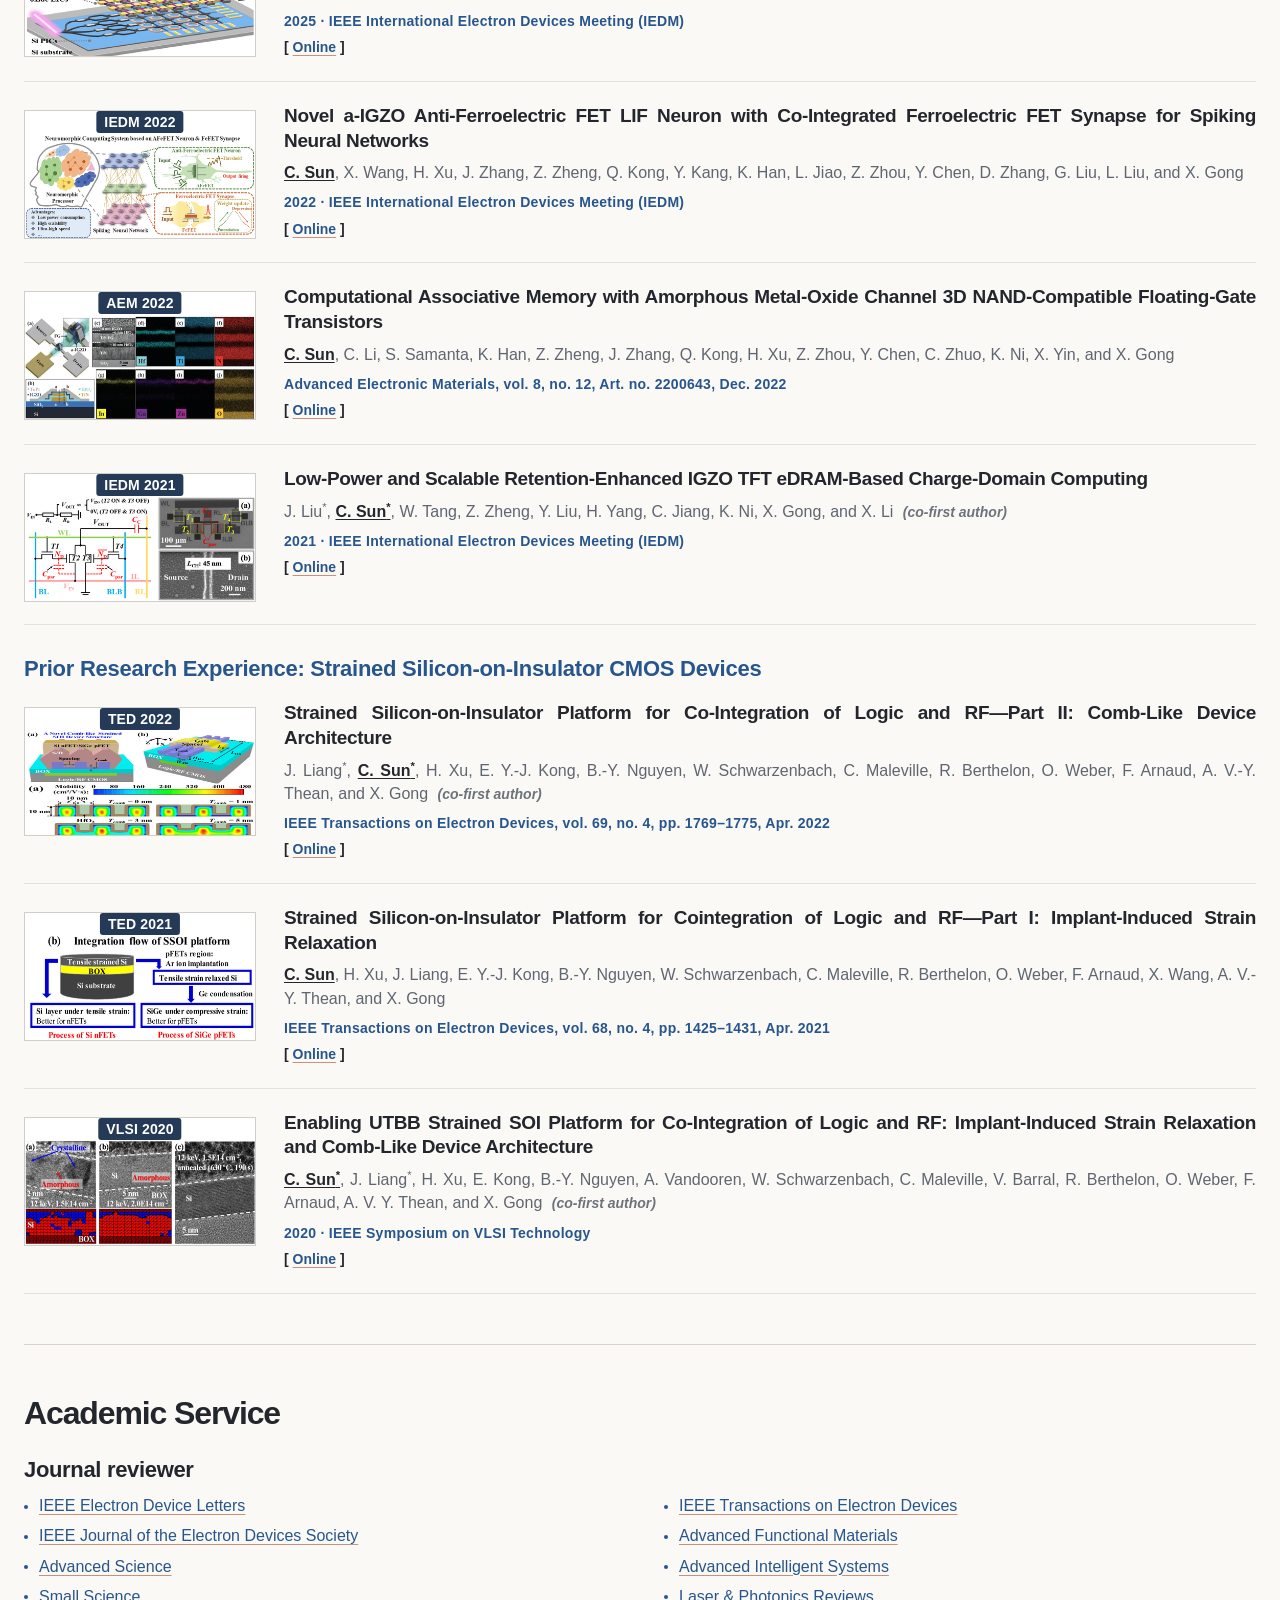
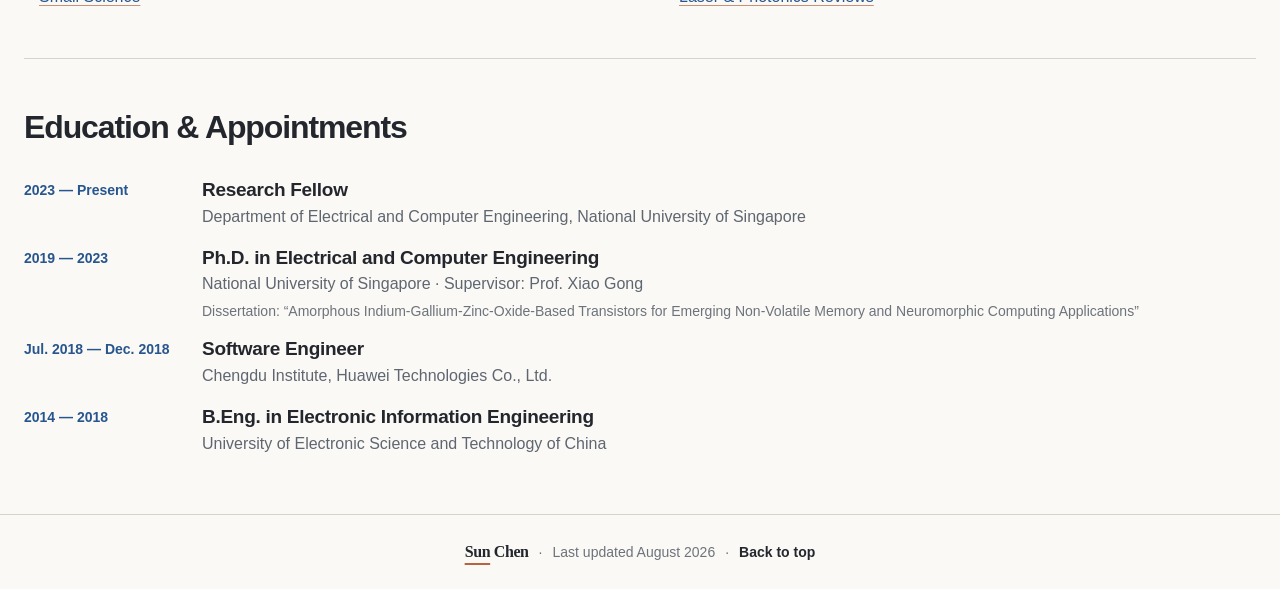
==== commit 4e0aabb6: "Refine responsive typography hierarchy" ====
--- a/index.html
+++ b/index.html
@@ -18,7 +18,7 @@
     <link rel="icon" type="image/png" sizes="32x32" href="./assets/favicon/favicon-32x32.png" />
     <link rel="icon" type="image/png" sizes="16x16" href="./assets/favicon/favicon-16x16.png" />
     <link rel="apple-touch-icon" sizes="180x180" href="./assets/favicon/apple-touch-icon.png" />
-    <link rel="stylesheet" href="./styles.css?v=20260821r43" />
+    <link rel="stylesheet" href="./styles.css?v=20260821r46" />
     <script src="./assets/js/main.js?v=20260821r2" defer></script>
   </head>
   <body>
--- a/styles.css
+++ b/styles.css
@@ -19,8 +19,8 @@
   --text-secondary: 15px;
   --text-body: 16px;
   --text-body-lg: 17px;
-  --text-subheading: clamp(18px, 1.6vw, 20px);
-  --text-title: clamp(19px, 1.7vw, 20px);
+  --text-item-title: clamp(18px, 1.6vw, 19px);
+  --text-group-heading: clamp(20px, 1.8vw, 22px);
   --text-section: clamp(30px, 3vw, 32px);
   --text-tagline: clamp(21px, 2vw, 22px);
   --text-hero: clamp(42px, 5vw, 54px);
@@ -480,7 +480,7 @@
 .research-theme h3 {
   margin: 0 0 8px;
   color: var(--blue);
-  font-size: var(--text-title);
+  font-size: var(--text-group-heading);
   font-weight: var(--weight-semibold);
   letter-spacing: -0.016em;
   line-height: var(--leading-heading);
@@ -566,10 +566,13 @@
 .timeline h3,
 .service-entry h3 {
   margin: 0 0 2px;
-  font-size: var(--text-subheading);
   font-weight: var(--weight-semibold);
   letter-spacing: -0.015em;
   line-height: var(--leading-heading);
+}
+
+.timeline h3 {
+  font-size: var(--text-item-title);
 }
 
 .timeline article div p {
@@ -610,7 +613,7 @@
   margin: 0;
   padding: 30px 0 4px;
   color: var(--blue);
-  font-size: var(--text-subheading);
+  font-size: var(--text-group-heading);
   font-weight: var(--weight-semibold);
   letter-spacing: -0.012em;
   line-height: var(--leading-heading);
@@ -687,7 +690,7 @@
 
 .paper-copy h3 {
   margin: 0 0 8px;
-  font-size: var(--text-title);
+  font-size: var(--text-item-title);
   font-weight: var(--weight-semibold);
   letter-spacing: -0.018em;
   line-height: var(--leading-heading);
@@ -777,6 +780,7 @@
 
 .service-entry h3 {
   margin-top: 8px;
+  font-size: var(--text-group-heading);
 }
 
 .journal-list {
@@ -982,7 +986,7 @@
   margin: 0 0 18px;
   color: var(--blue);
   font-family: var(--sans);
-  font-size: var(--text-subheading);
+  font-size: var(--text-group-heading);
   font-weight: var(--weight-semibold);
   letter-spacing: -0.02em;
   line-height: var(--leading-heading);
@@ -1061,11 +1065,18 @@
   font-size: inherit;
 }
 
-.bibliography-citation sup,
-.publications-legend sup {
+.bibliography-citation sup {
   position: relative;
   top: -0.15em;
   font-size: 0.7em;
+  line-height: 0;
+}
+
+.publications-legend sup {
+  position: relative;
+  top: -0.08em;
+  font-size: 1em;
+  font-weight: var(--weight-semibold);
   line-height: 0;
 }
 
@@ -1214,6 +1225,18 @@
 }
 
 @media (max-width: 620px) {
+  :root {
+    --text-aux: 13px;
+    --text-secondary: 14px;
+    --text-body: 15px;
+    --text-body-lg: 16px;
+    --text-item-title: clamp(17px, 4.6vw, 18px);
+    --text-group-heading: clamp(18px, 5vw, 20px);
+    --text-section: clamp(28px, 7.5vw, 30px);
+    --text-tagline: clamp(19px, 5vw, 20px);
+    --text-hero: clamp(40px, 11vw, 44px);
+  }
+
   .service-entry > p:not(.activity-label),
   .timeline .dissertation {
     text-align: left;
@@ -1285,7 +1308,7 @@
 
   .bibliography-year-list a {
     flex: none;
-    font-size: var(--text-aux);
+    font-size: var(--text-secondary);
   }
 
   .bibliography-year-groups {
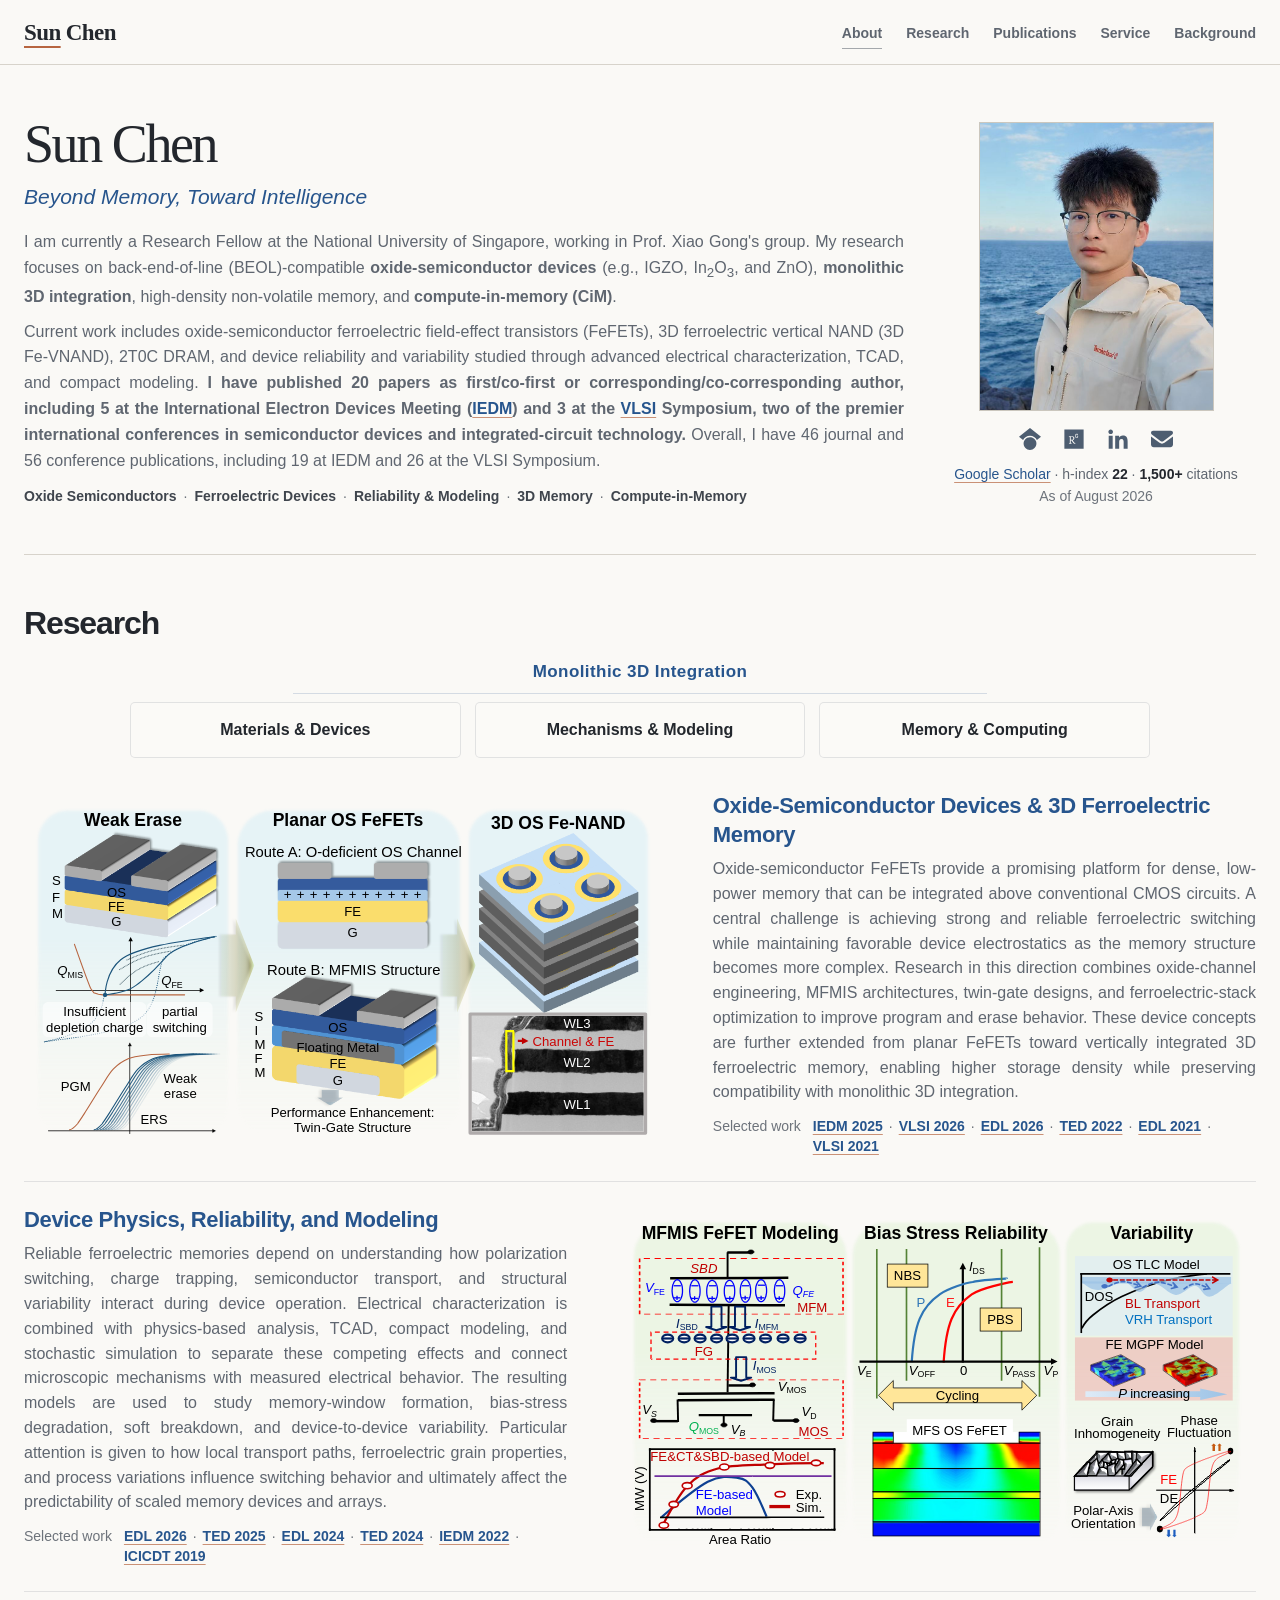
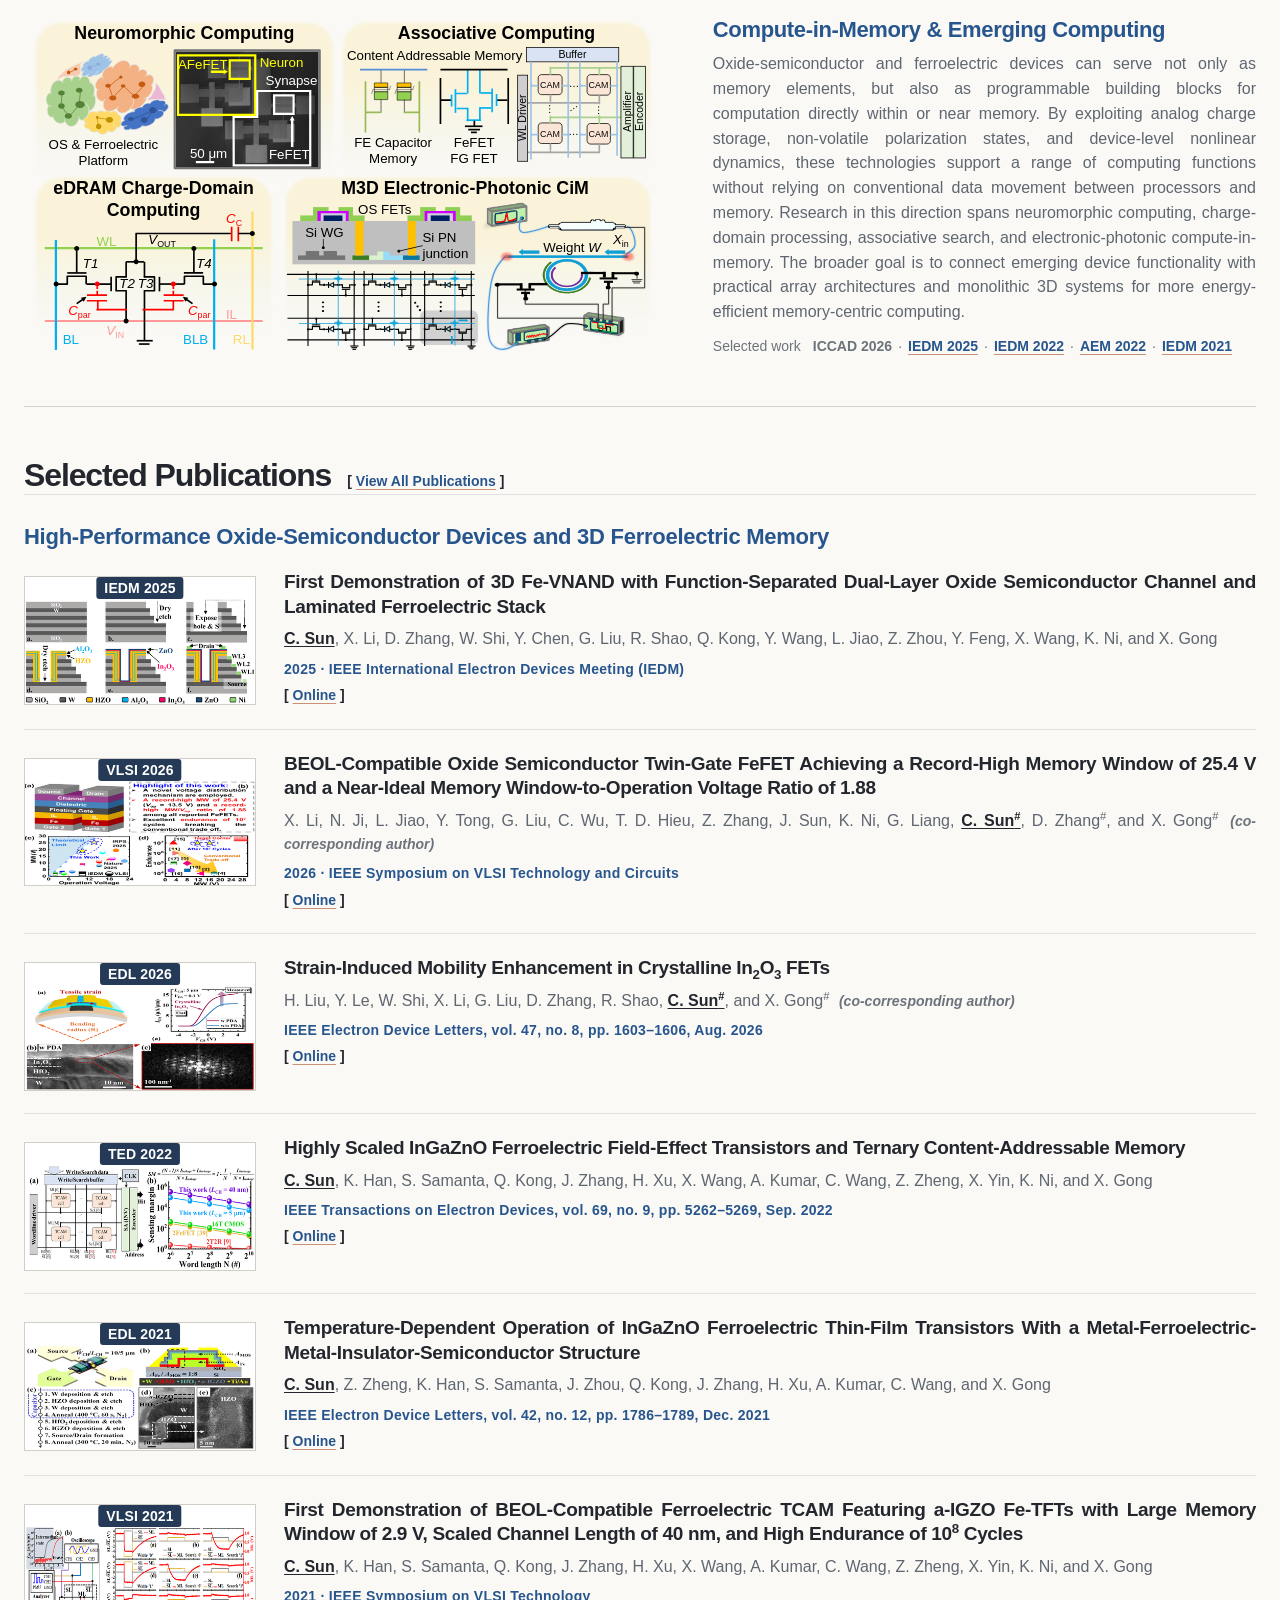
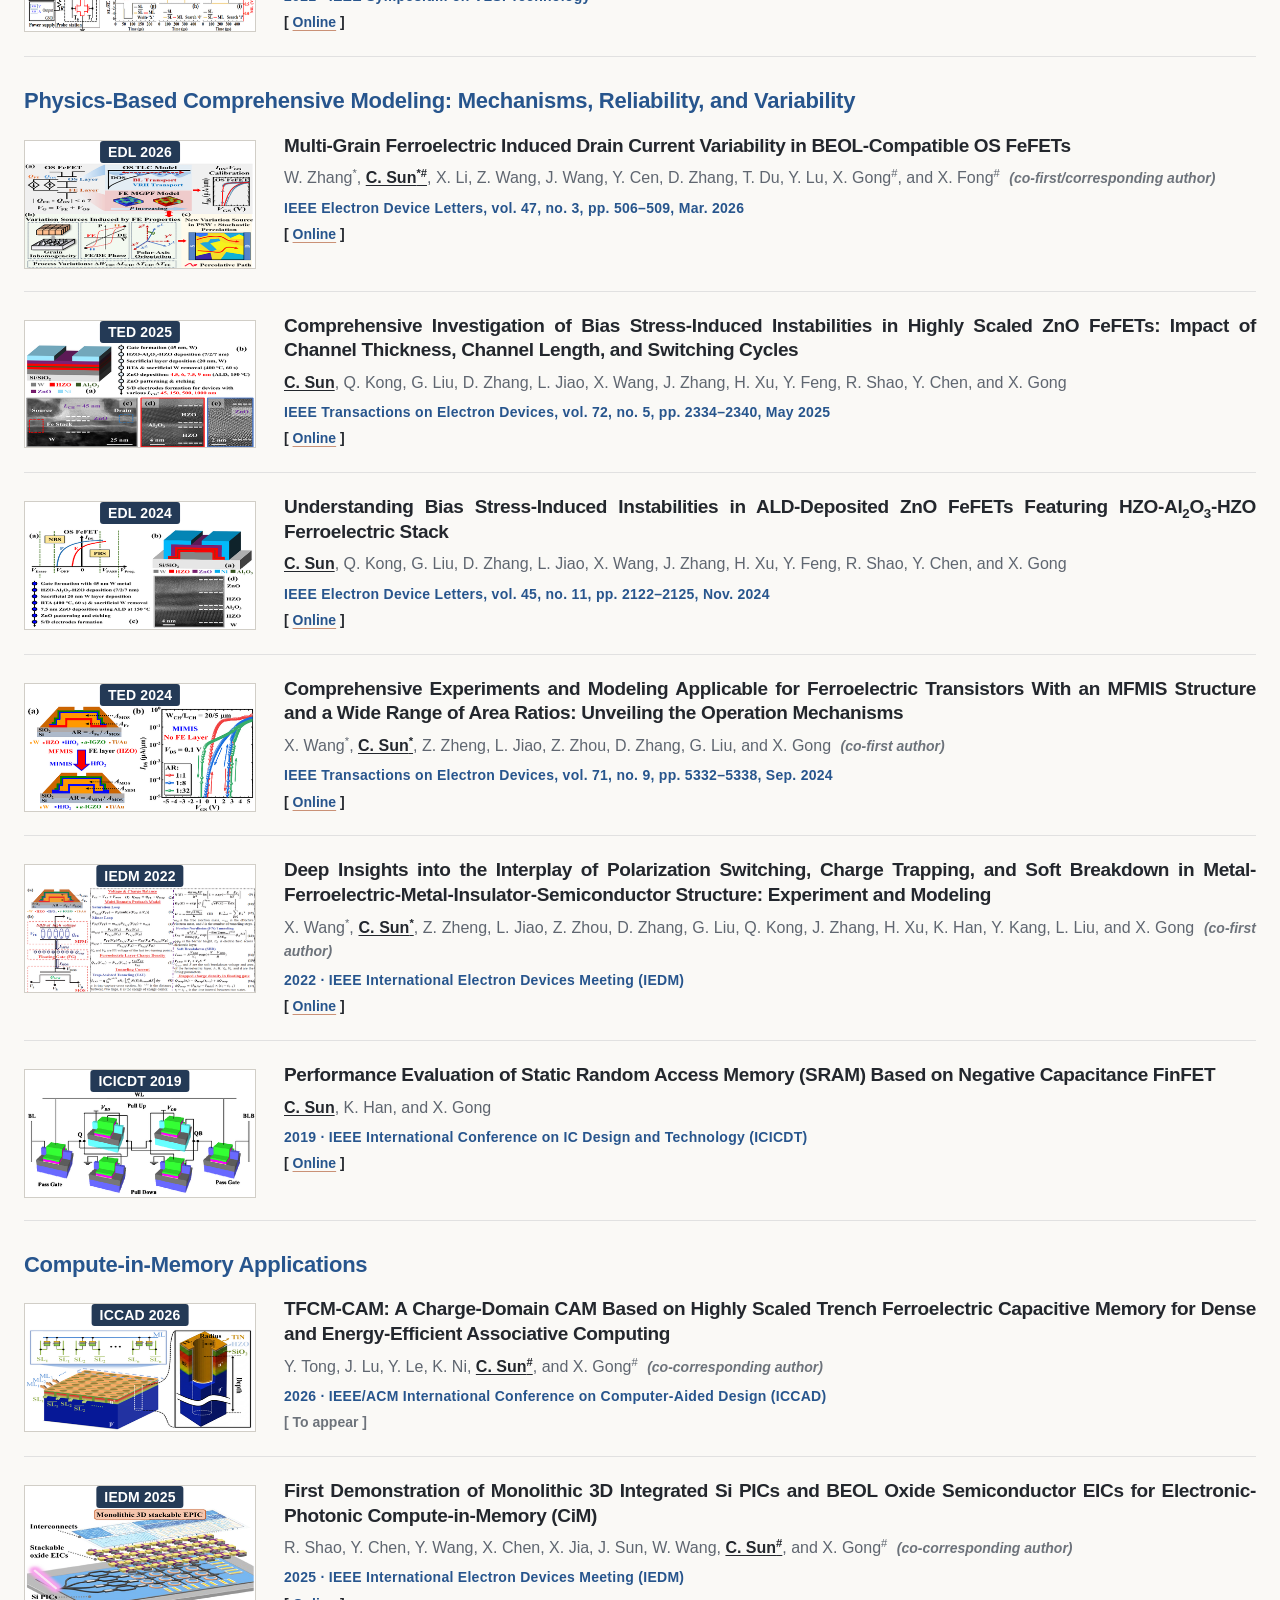
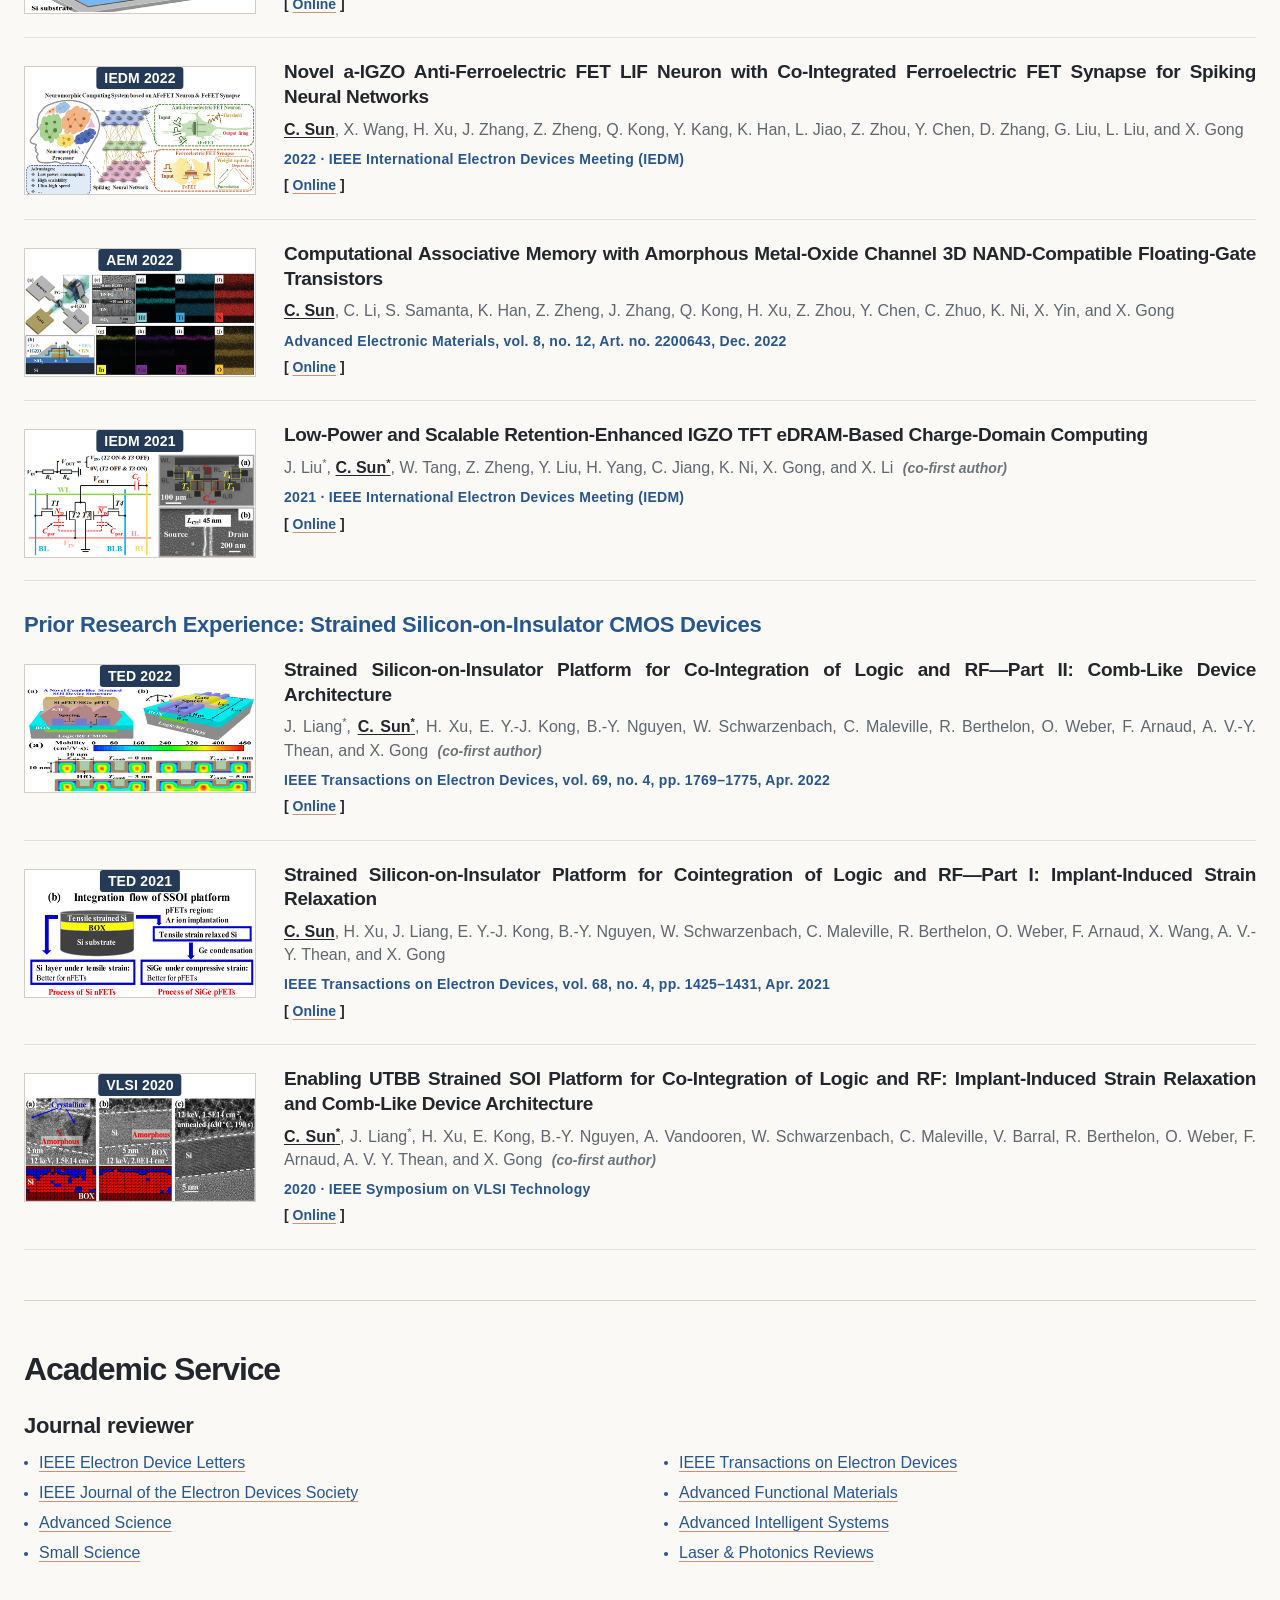
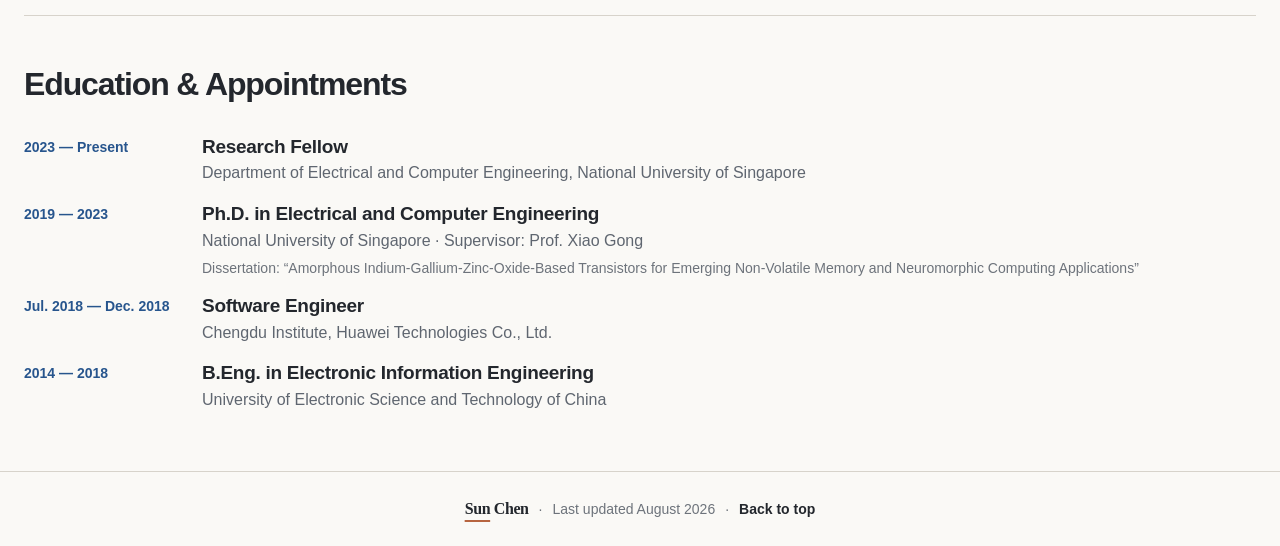
==== commit 6732f0b0: "Refine About typography and research title" ====
--- a/index.html
+++ b/index.html
@@ -18,7 +18,7 @@
     <link rel="icon" type="image/png" sizes="32x32" href="./assets/favicon/favicon-32x32.png" />
     <link rel="icon" type="image/png" sizes="16x16" href="./assets/favicon/favicon-16x16.png" />
     <link rel="apple-touch-icon" sizes="180x180" href="./assets/favicon/apple-touch-icon.png" />
-    <link rel="stylesheet" href="./styles.css?v=20260821r46" />
+    <link rel="stylesheet" href="./styles.css?v=20260821r48" />
     <script src="./assets/js/main.js?v=20260821r2" defer></script>
   </head>
   <body>
@@ -96,7 +96,7 @@
                 <img src="./assets/research/research-direction-1.svg?v=20260821r2" alt="Research overview of oxide-semiconductor ferroelectric devices and 3D ferroelectric vertical NAND" width="1124" height="620" loading="lazy" decoding="async" />
               </figure>
               <div class="research-theme-copy">
-                <h3>Oxide-Semiconductor Devices and 3D Ferroelectric Memory</h3>
+                <h3>Oxide-Semiconductor Devices &amp; 3D Ferroelectric Memory</h3>
                 <p class="research-theme-description">Oxide-semiconductor FeFETs provide a promising platform for dense, low-power memory that can be integrated above conventional CMOS circuits. A central challenge is achieving strong and reliable ferroelectric switching while maintaining favorable device electrostatics as the memory structure becomes more complex. Research in this direction combines oxide-channel engineering, MFMIS architectures, twin-gate designs, and ferroelectric-stack optimization to improve program and erase behavior. These device concepts are further extended from planar FeFETs toward vertically integrated 3D ferroelectric memory, enabling higher storage density while preserving compatibility with monolithic 3D integration.</p>
                 <p class="research-selected-work"><span class="research-selected-work-label">Selected work</span><span class="research-selected-work-links"><a class="research-work-link" href="https://doi.org/10.1109/IEDM50572.2025.11353857" target="_blank" rel="noreferrer">IEDM 2025</a><span class="research-work-separator" aria-hidden="true">·</span><a class="research-work-link" href="https://doi.org/10.1109/VLSITECHNOLOGYANDCIR65830.2026.11577596" target="_blank" rel="noreferrer">VLSI 2026</a><span class="research-work-separator" aria-hidden="true">·</span><a class="research-work-link" href="https://doi.org/10.1109/LED.2026.3699513" target="_blank" rel="noreferrer">EDL 2026</a><span class="research-work-separator" aria-hidden="true">·</span><a class="research-work-link" href="https://doi.org/10.1109/TED.2022.3188582" target="_blank" rel="noreferrer">TED 2022</a><span class="research-work-separator" aria-hidden="true">·</span><a class="research-work-link" href="https://doi.org/10.1109/LED.2021.3121677" target="_blank" rel="noreferrer">EDL 2021</a><span class="research-work-separator" aria-hidden="true">·</span><a class="research-work-link" href="https://ieeexplore.ieee.org/document/9508656" target="_blank" rel="noreferrer">VLSI 2021</a></span></p>
               </div>
--- a/styles.css
+++ b/styles.css
@@ -22,7 +22,7 @@
   --text-item-title: clamp(18px, 1.6vw, 19px);
   --text-group-heading: clamp(20px, 1.8vw, 22px);
   --text-section: clamp(30px, 3vw, 32px);
-  --text-tagline: clamp(21px, 2vw, 22px);
+  --text-tagline: clamp(20px, 2vw, 21px);
   --text-hero: clamp(42px, 5vw, 54px);
 
   /* Line heights */
@@ -255,7 +255,7 @@
   max-width: 880px;
   margin-top: 19px;
   color: var(--muted);
-  font-size: var(--text-body-lg);
+  font-size: var(--text-body);
   line-height: var(--leading-relaxed);
 }
 
@@ -1233,7 +1233,7 @@
     --text-item-title: clamp(17px, 4.6vw, 18px);
     --text-group-heading: clamp(18px, 5vw, 20px);
     --text-section: clamp(28px, 7.5vw, 30px);
-    --text-tagline: clamp(19px, 5vw, 20px);
+    --text-tagline: clamp(18px, 5vw, 19px);
     --text-hero: clamp(40px, 11vw, 44px);
   }
 
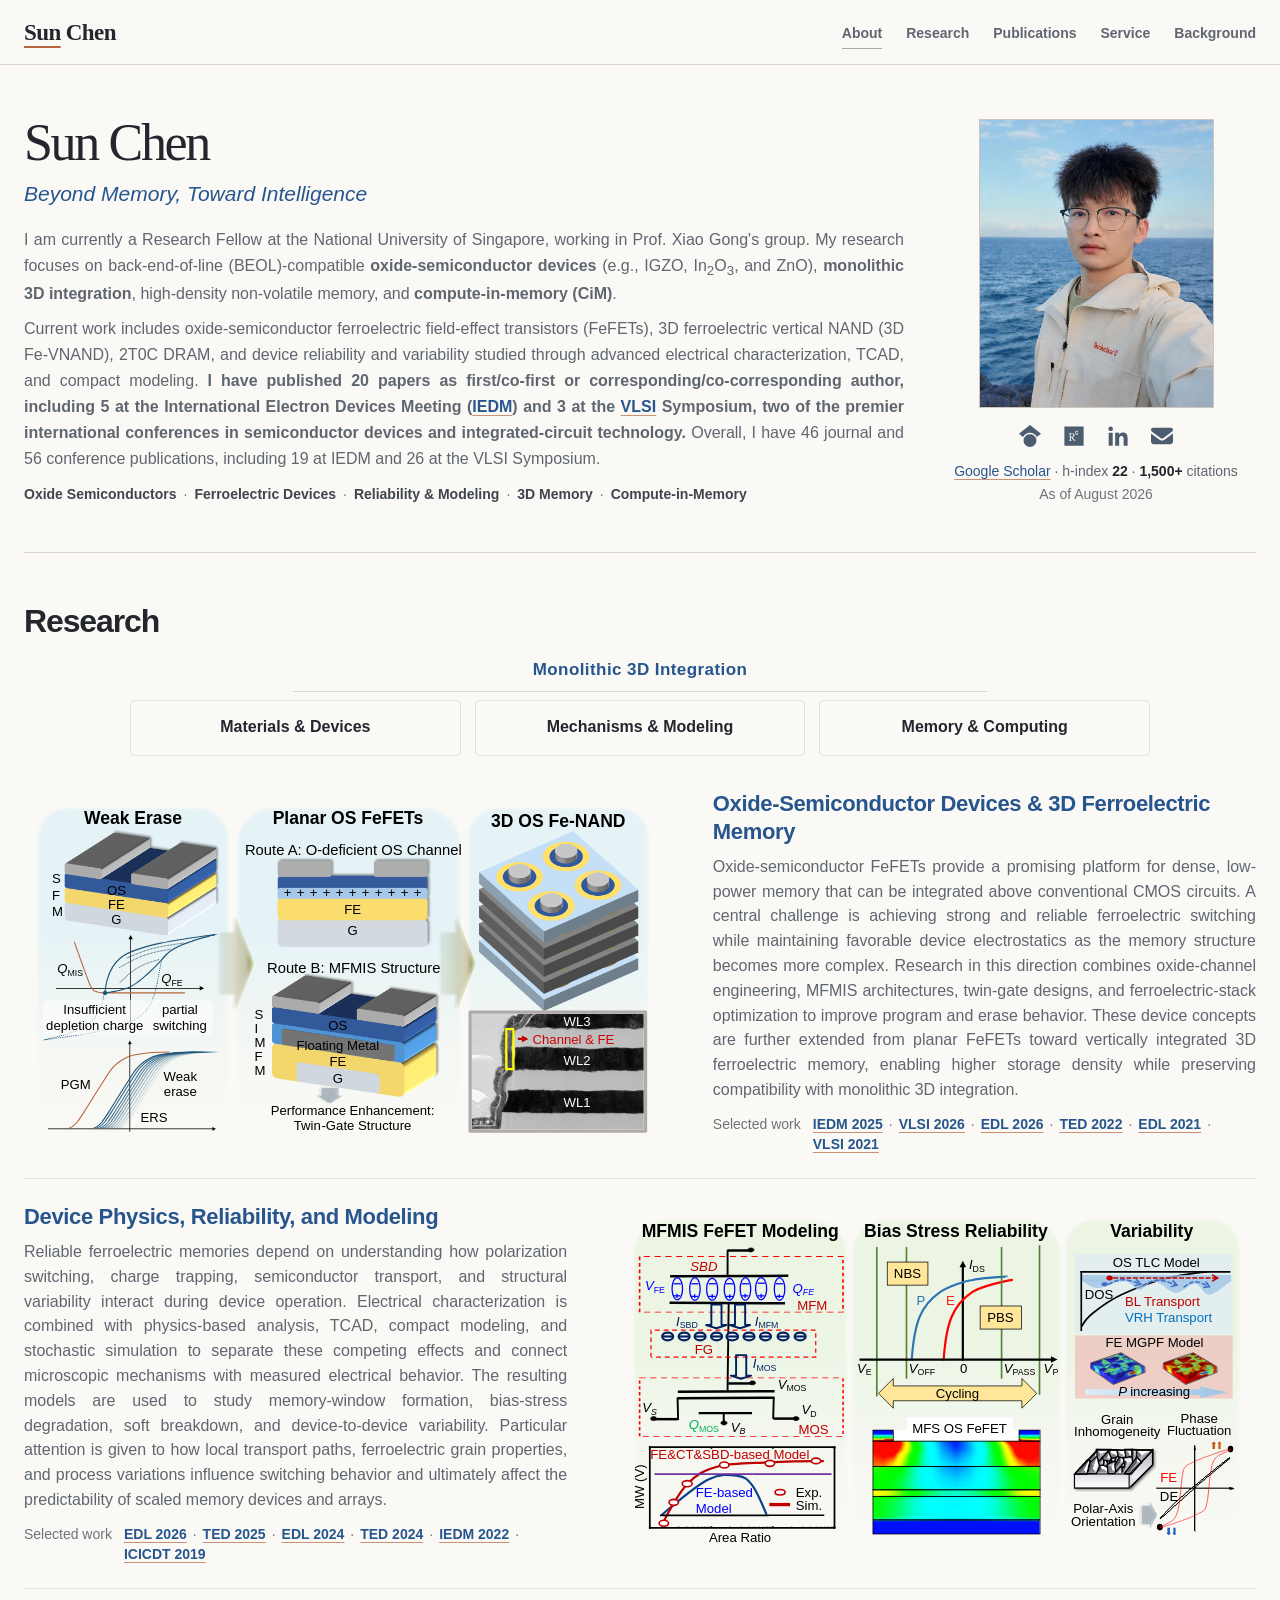
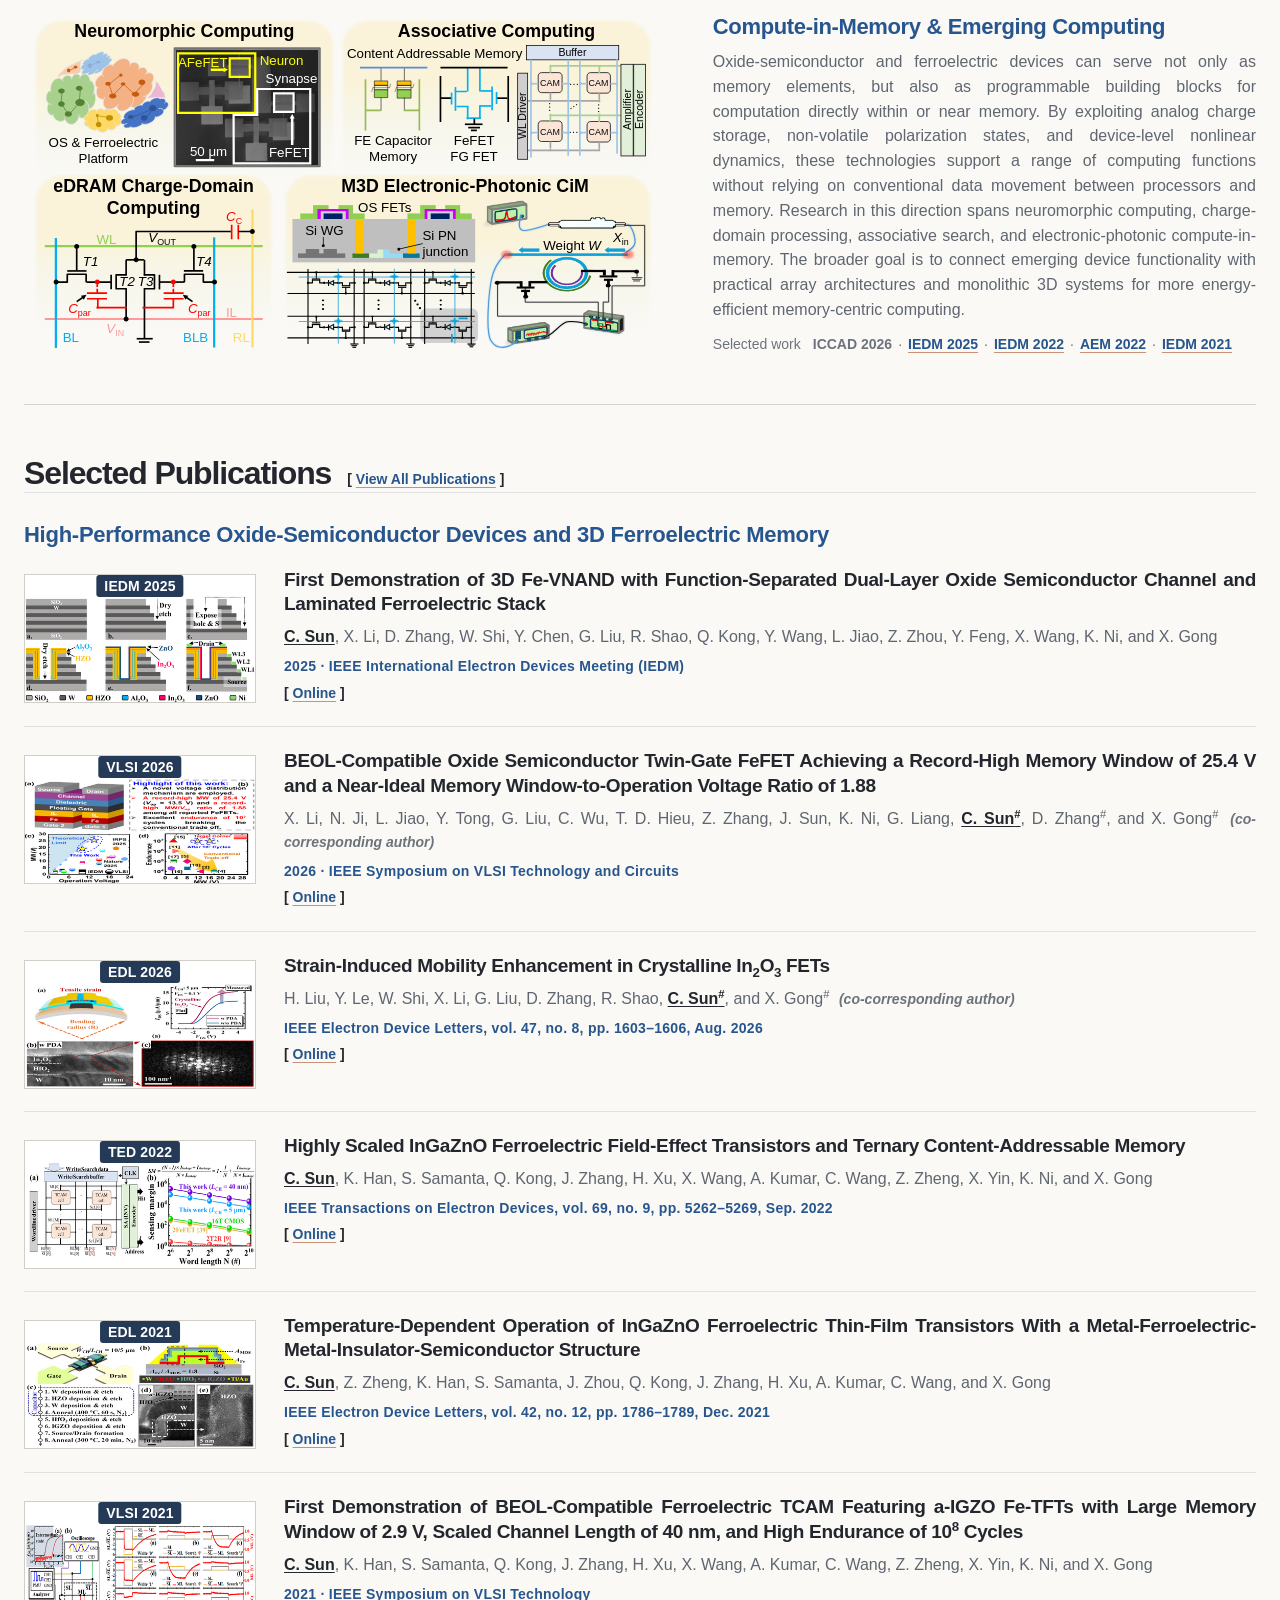
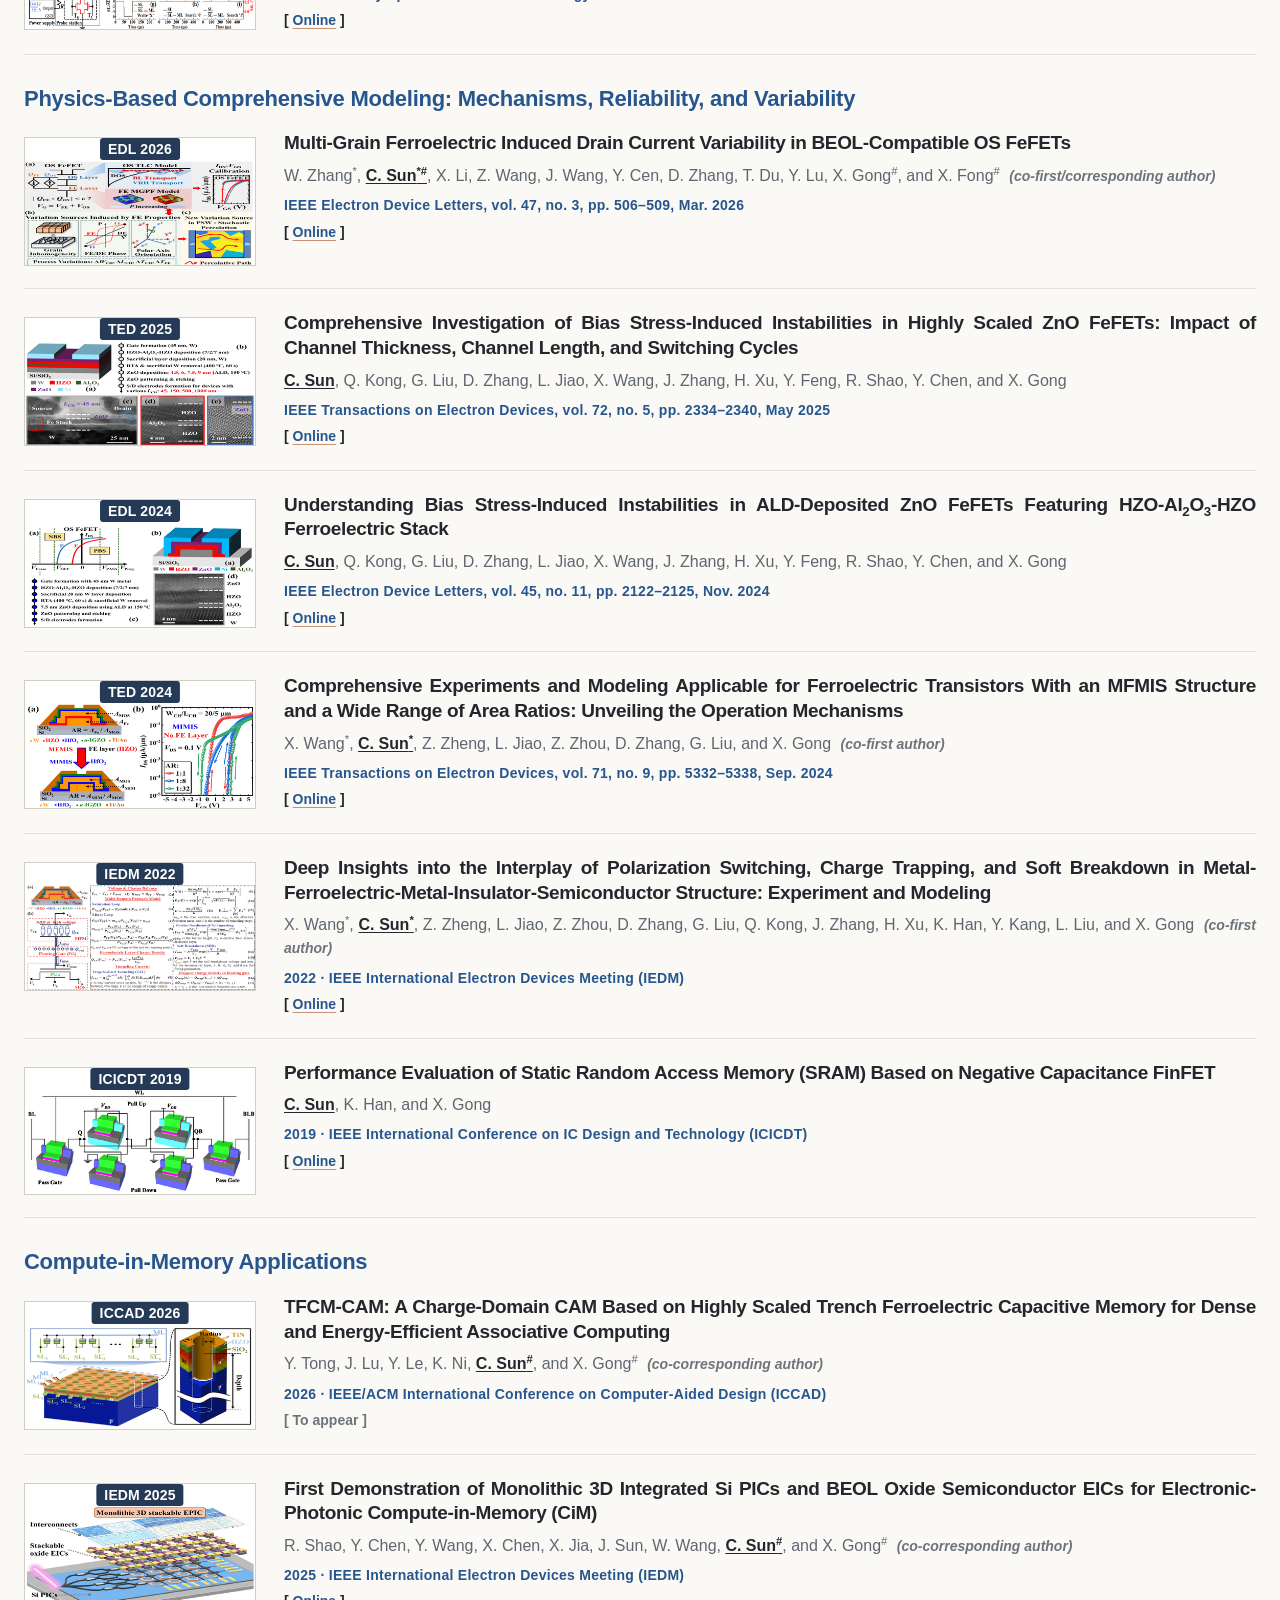
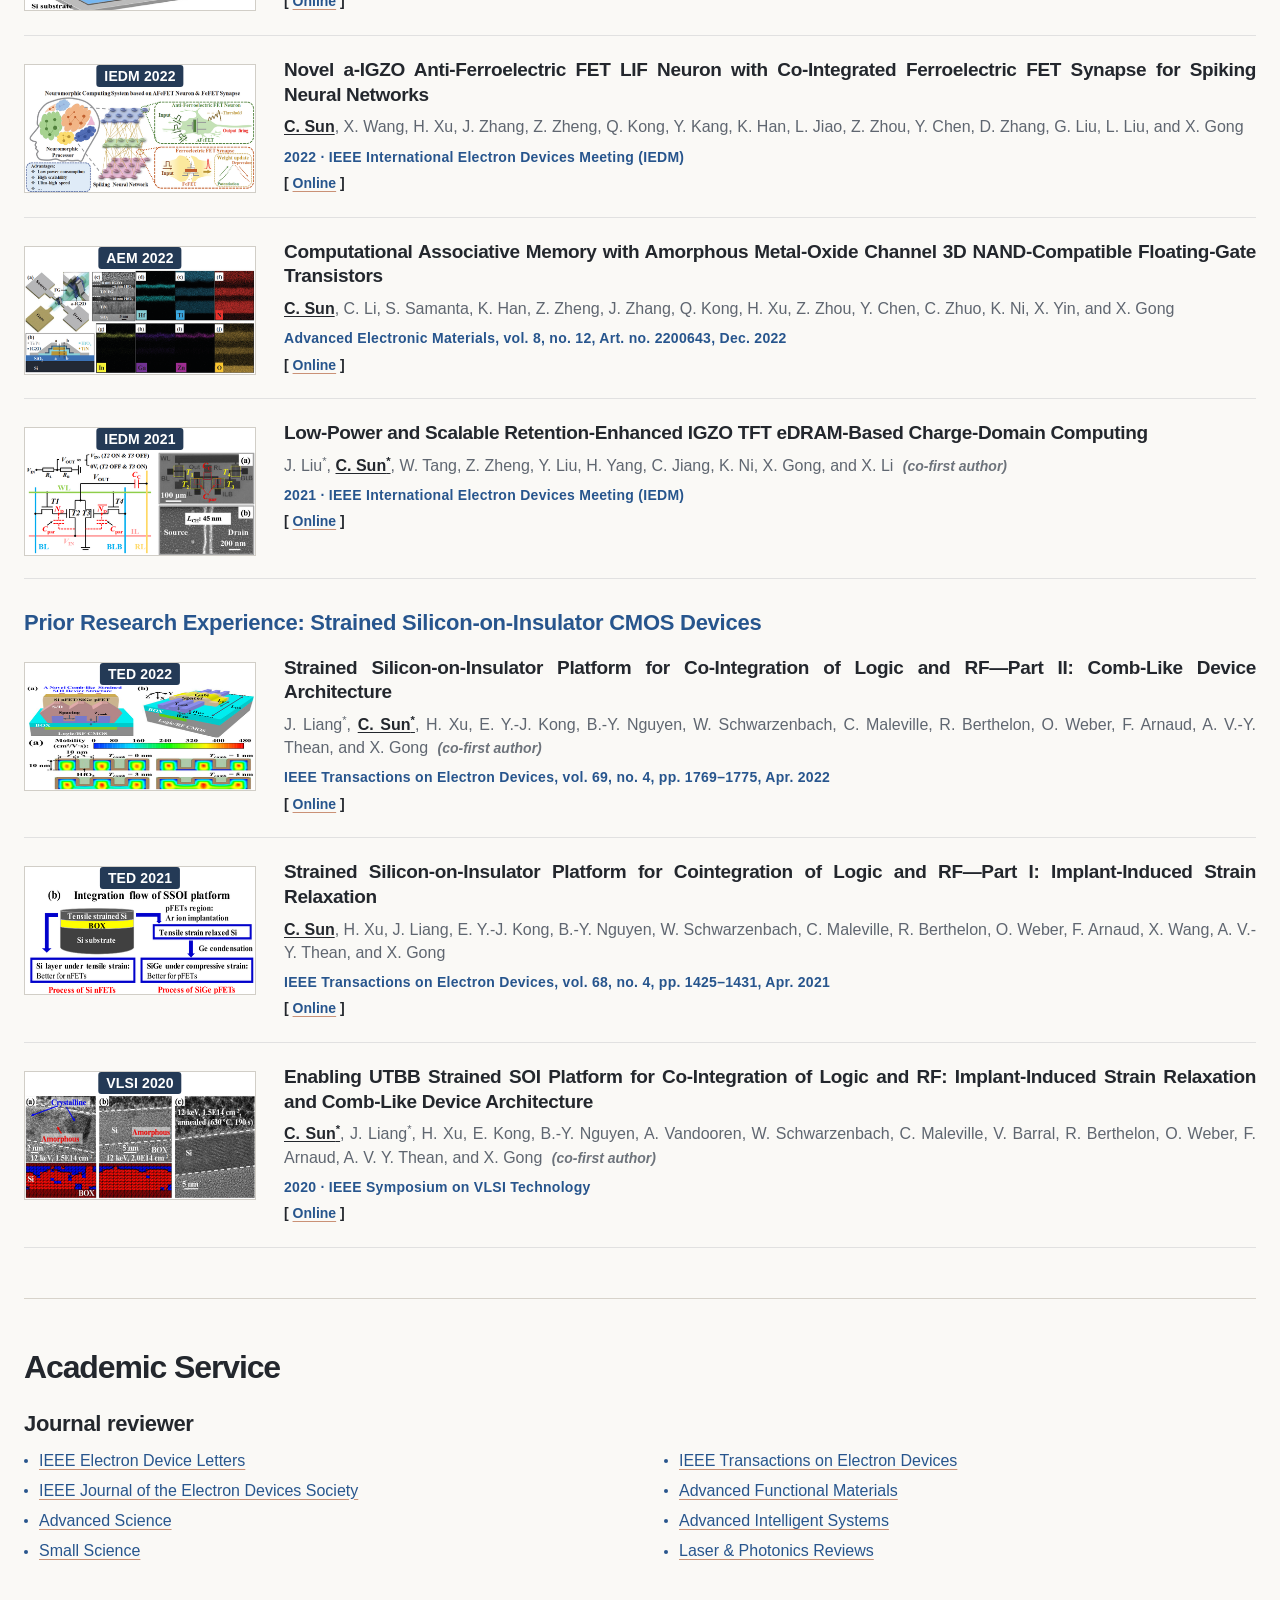
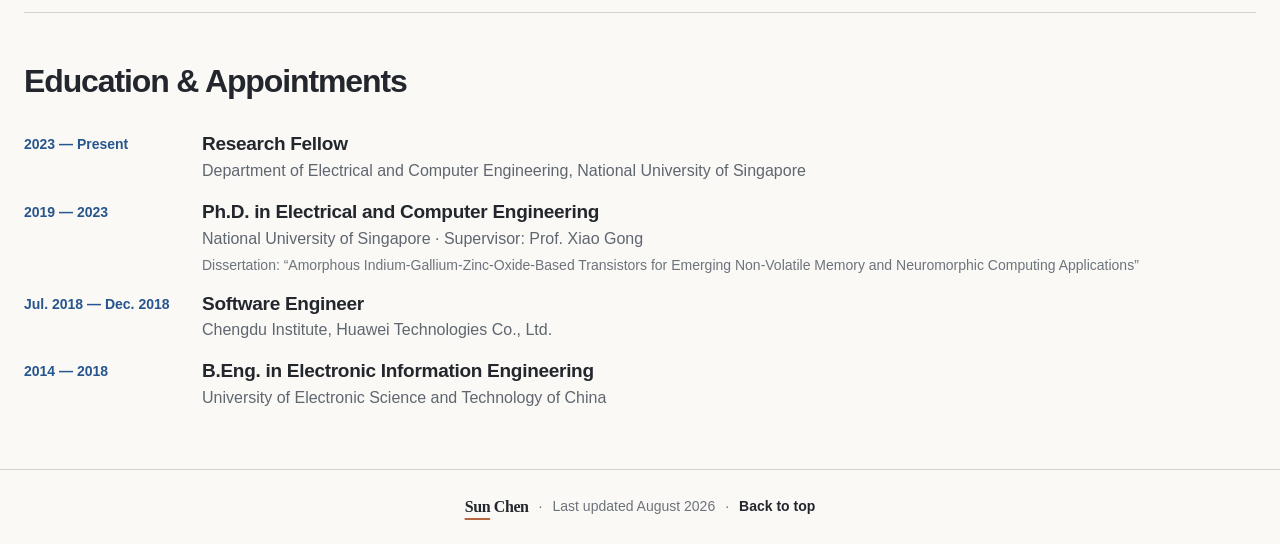
==== commit 9da441ce: "Reduce homepage hero title size" ====
--- a/index.html
+++ b/index.html
@@ -18,7 +18,7 @@
     <link rel="icon" type="image/png" sizes="32x32" href="./assets/favicon/favicon-32x32.png" />
     <link rel="icon" type="image/png" sizes="16x16" href="./assets/favicon/favicon-16x16.png" />
     <link rel="apple-touch-icon" sizes="180x180" href="./assets/favicon/apple-touch-icon.png" />
-    <link rel="stylesheet" href="./styles.css?v=20260821r48" />
+    <link rel="stylesheet" href="./styles.css?v=20260821r49" />
     <script src="./assets/js/main.js?v=20260821r2" defer></script>
   </head>
   <body>
--- a/styles.css
+++ b/styles.css
@@ -23,7 +23,7 @@
   --text-group-heading: clamp(20px, 1.8vw, 22px);
   --text-section: clamp(30px, 3vw, 32px);
   --text-tagline: clamp(20px, 2vw, 21px);
-  --text-hero: clamp(42px, 5vw, 54px);
+  --text-hero: clamp(40px, 4.8vw, 52px);
 
   /* Line heights */
   --leading-tight: 1.16;
@@ -1234,7 +1234,7 @@
     --text-group-heading: clamp(18px, 5vw, 20px);
     --text-section: clamp(28px, 7.5vw, 30px);
     --text-tagline: clamp(18px, 5vw, 19px);
-    --text-hero: clamp(40px, 11vw, 44px);
+    --text-hero: clamp(38px, 10.5vw, 42px);
   }
 
   .service-entry > p:not(.activity-label),
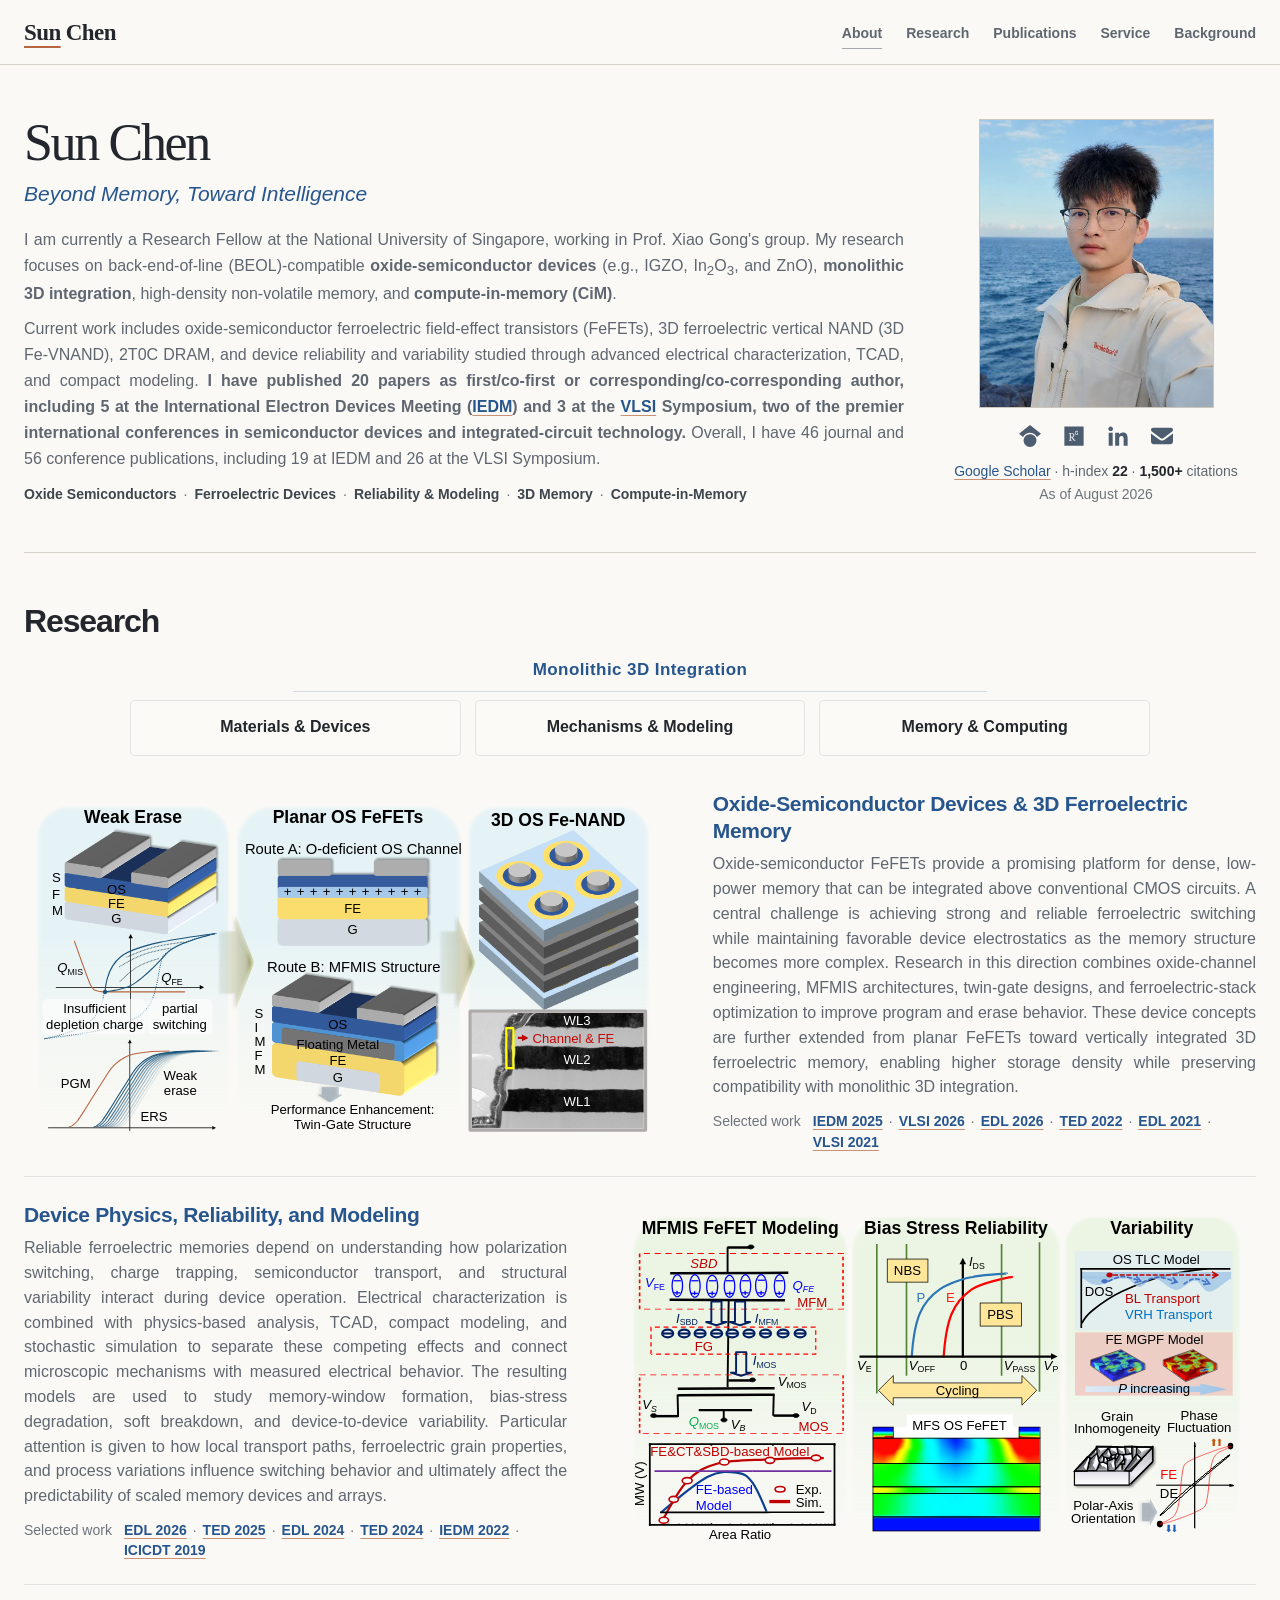
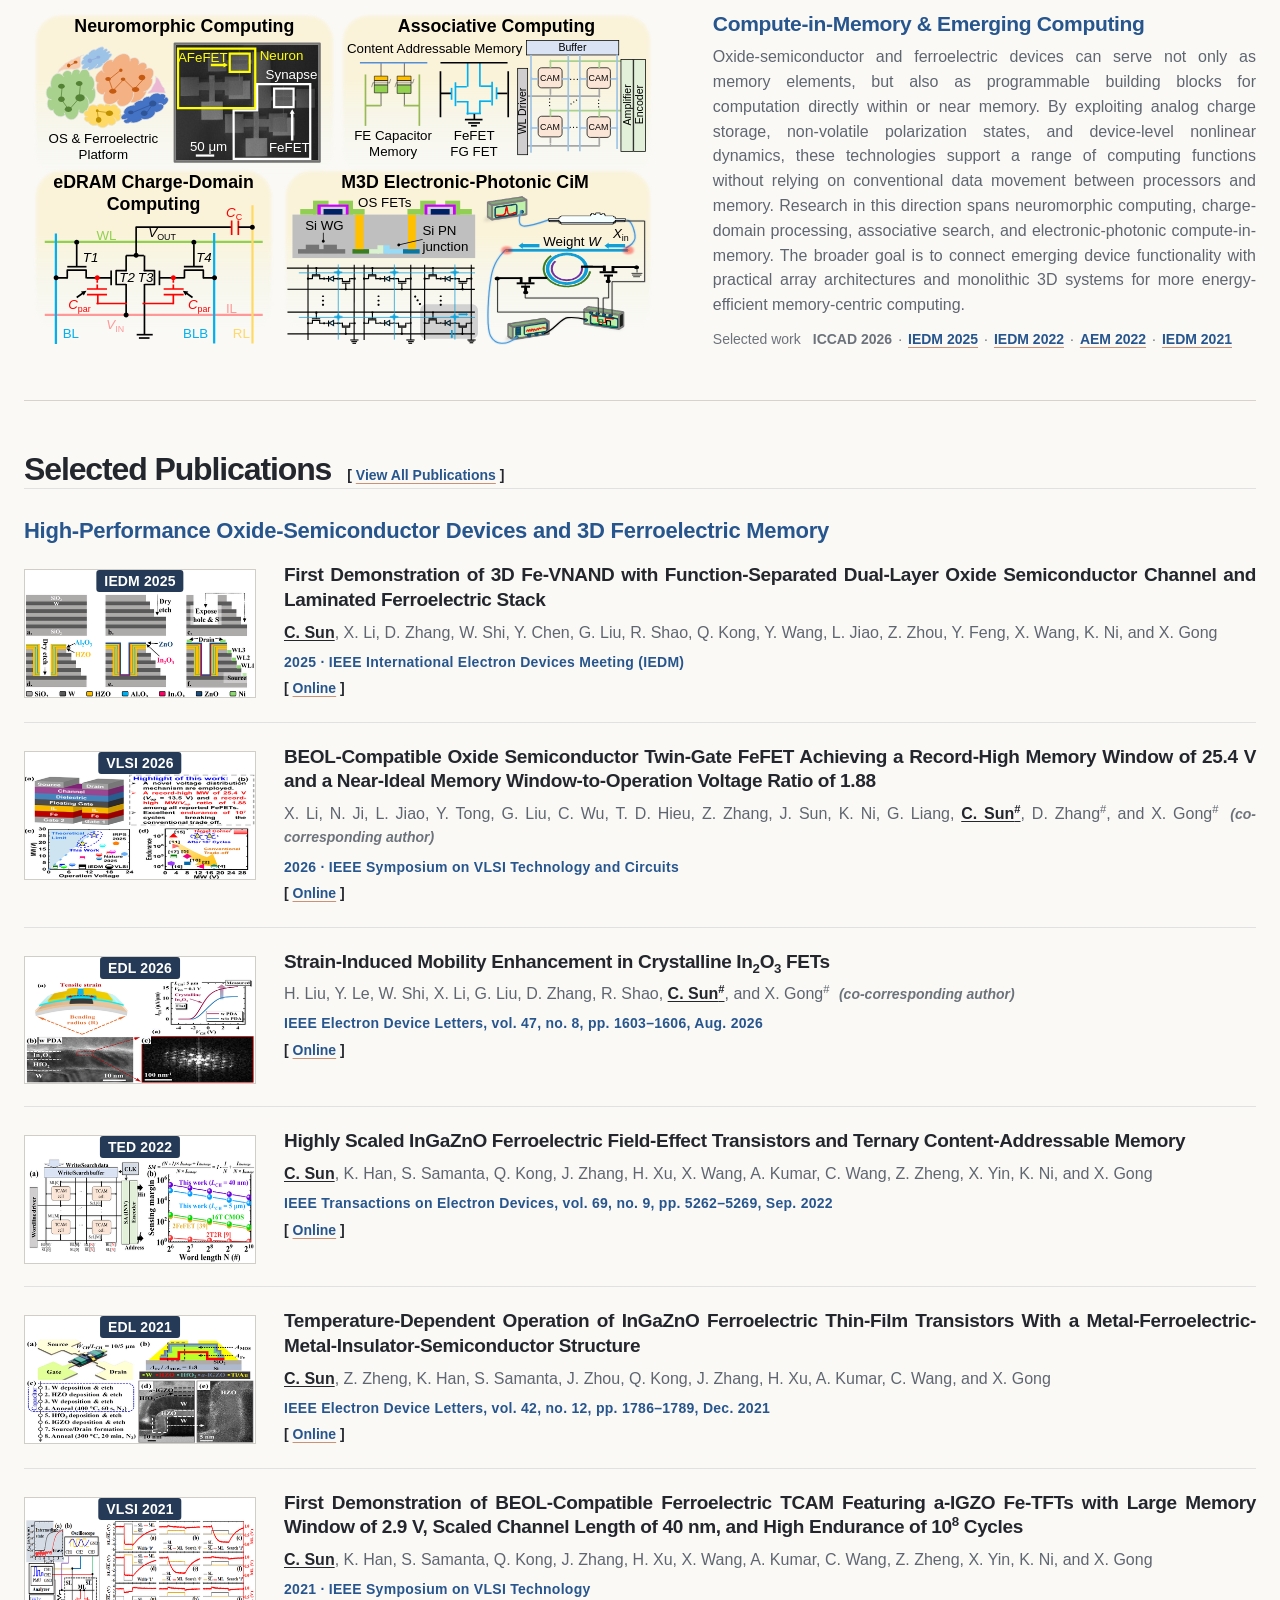
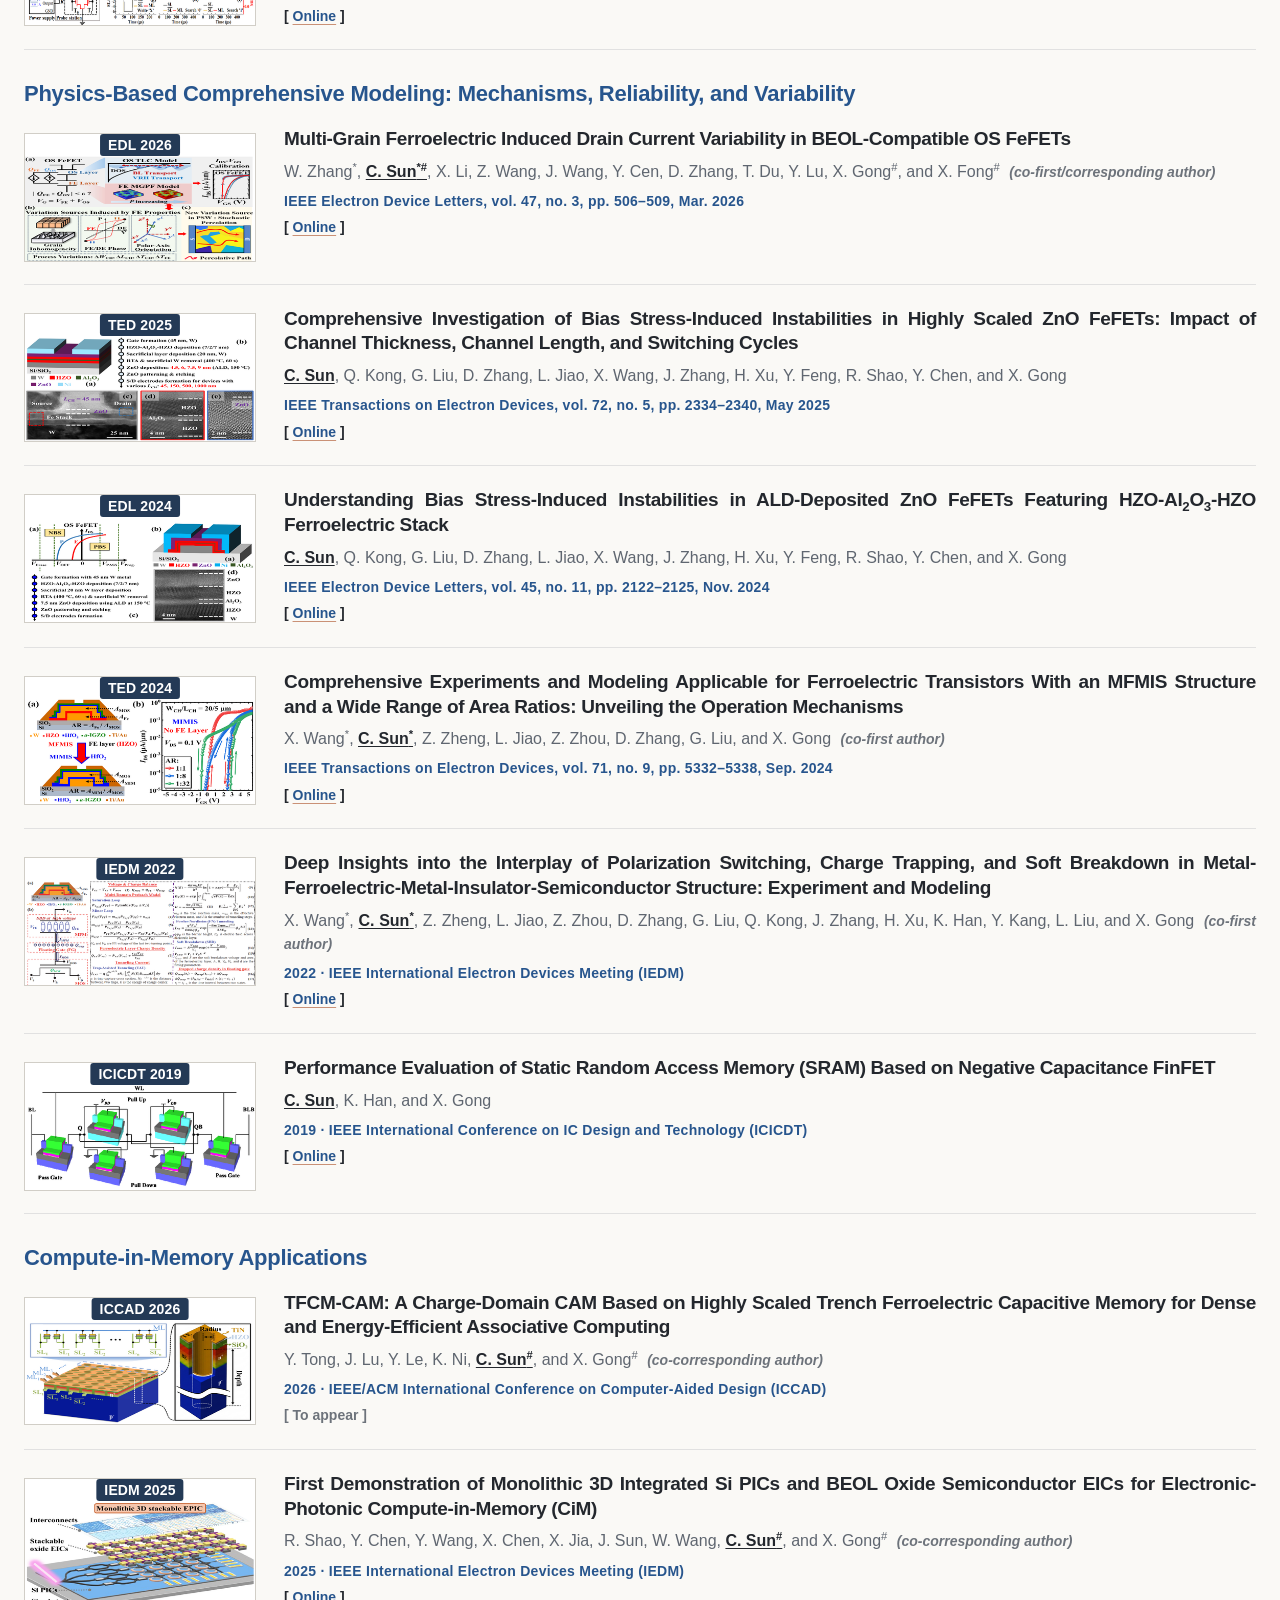
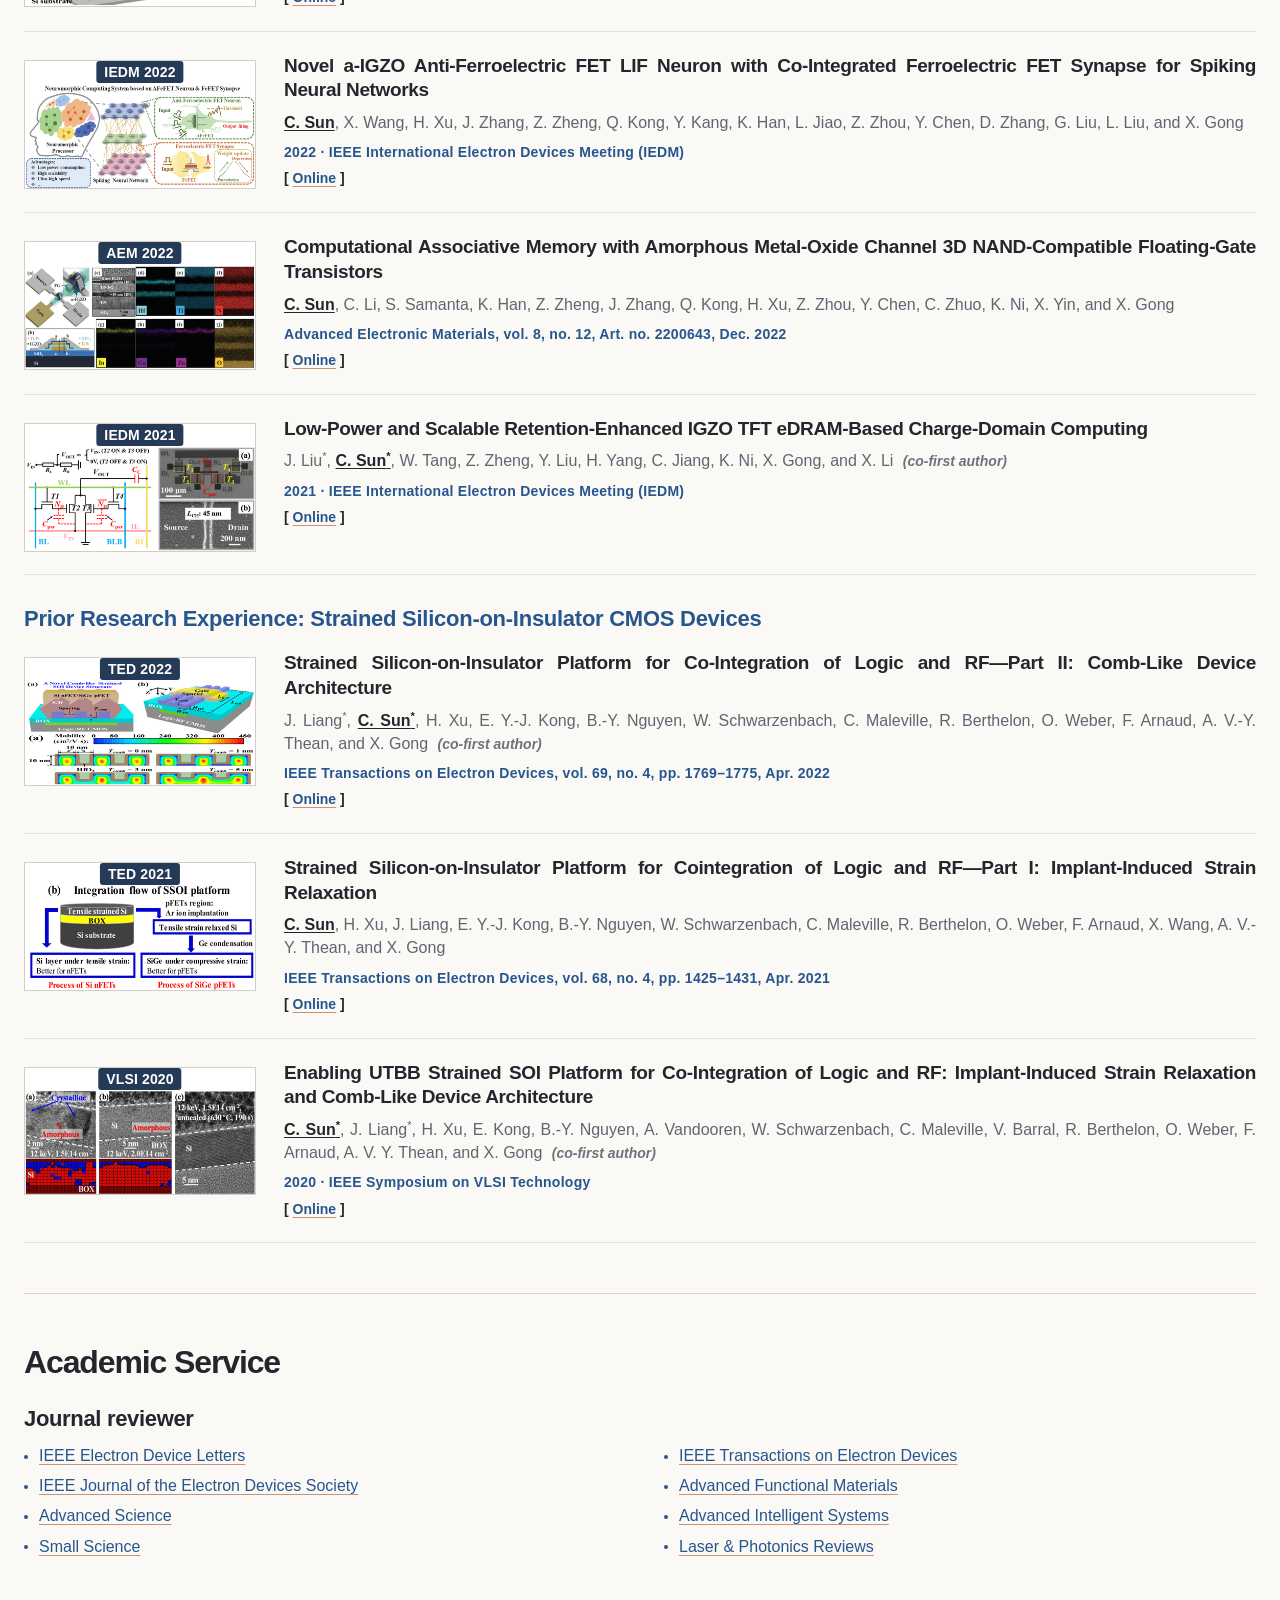
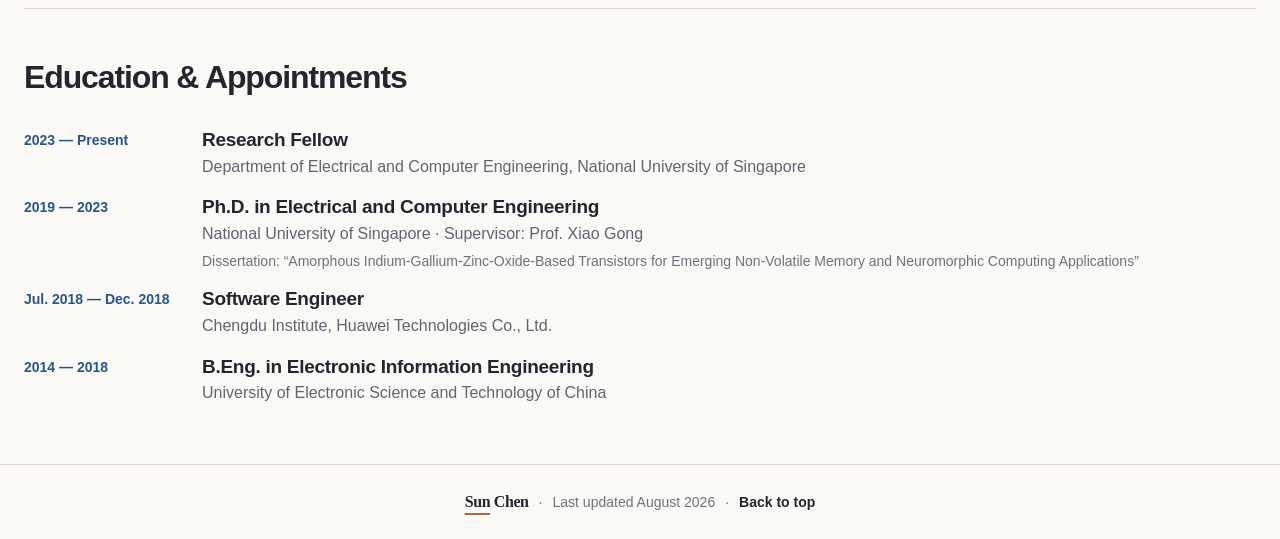
==== commit 1383ab44: "Reduce research direction heading size" ====
--- a/index.html
+++ b/index.html
@@ -18,7 +18,7 @@
     <link rel="icon" type="image/png" sizes="32x32" href="./assets/favicon/favicon-32x32.png" />
     <link rel="icon" type="image/png" sizes="16x16" href="./assets/favicon/favicon-16x16.png" />
     <link rel="apple-touch-icon" sizes="180x180" href="./assets/favicon/apple-touch-icon.png" />
-    <link rel="stylesheet" href="./styles.css?v=20260821r49" />
+    <link rel="stylesheet" href="./styles.css?v=20260821r50" />
     <script src="./assets/js/main.js?v=20260821r2" defer></script>
   </head>
   <body>
--- a/styles.css
+++ b/styles.css
@@ -480,7 +480,7 @@
 .research-theme h3 {
   margin: 0 0 8px;
   color: var(--blue);
-  font-size: var(--text-group-heading);
+  font-size: calc(var(--text-group-heading) - 1px);
   font-weight: var(--weight-semibold);
   letter-spacing: -0.016em;
   line-height: var(--leading-heading);
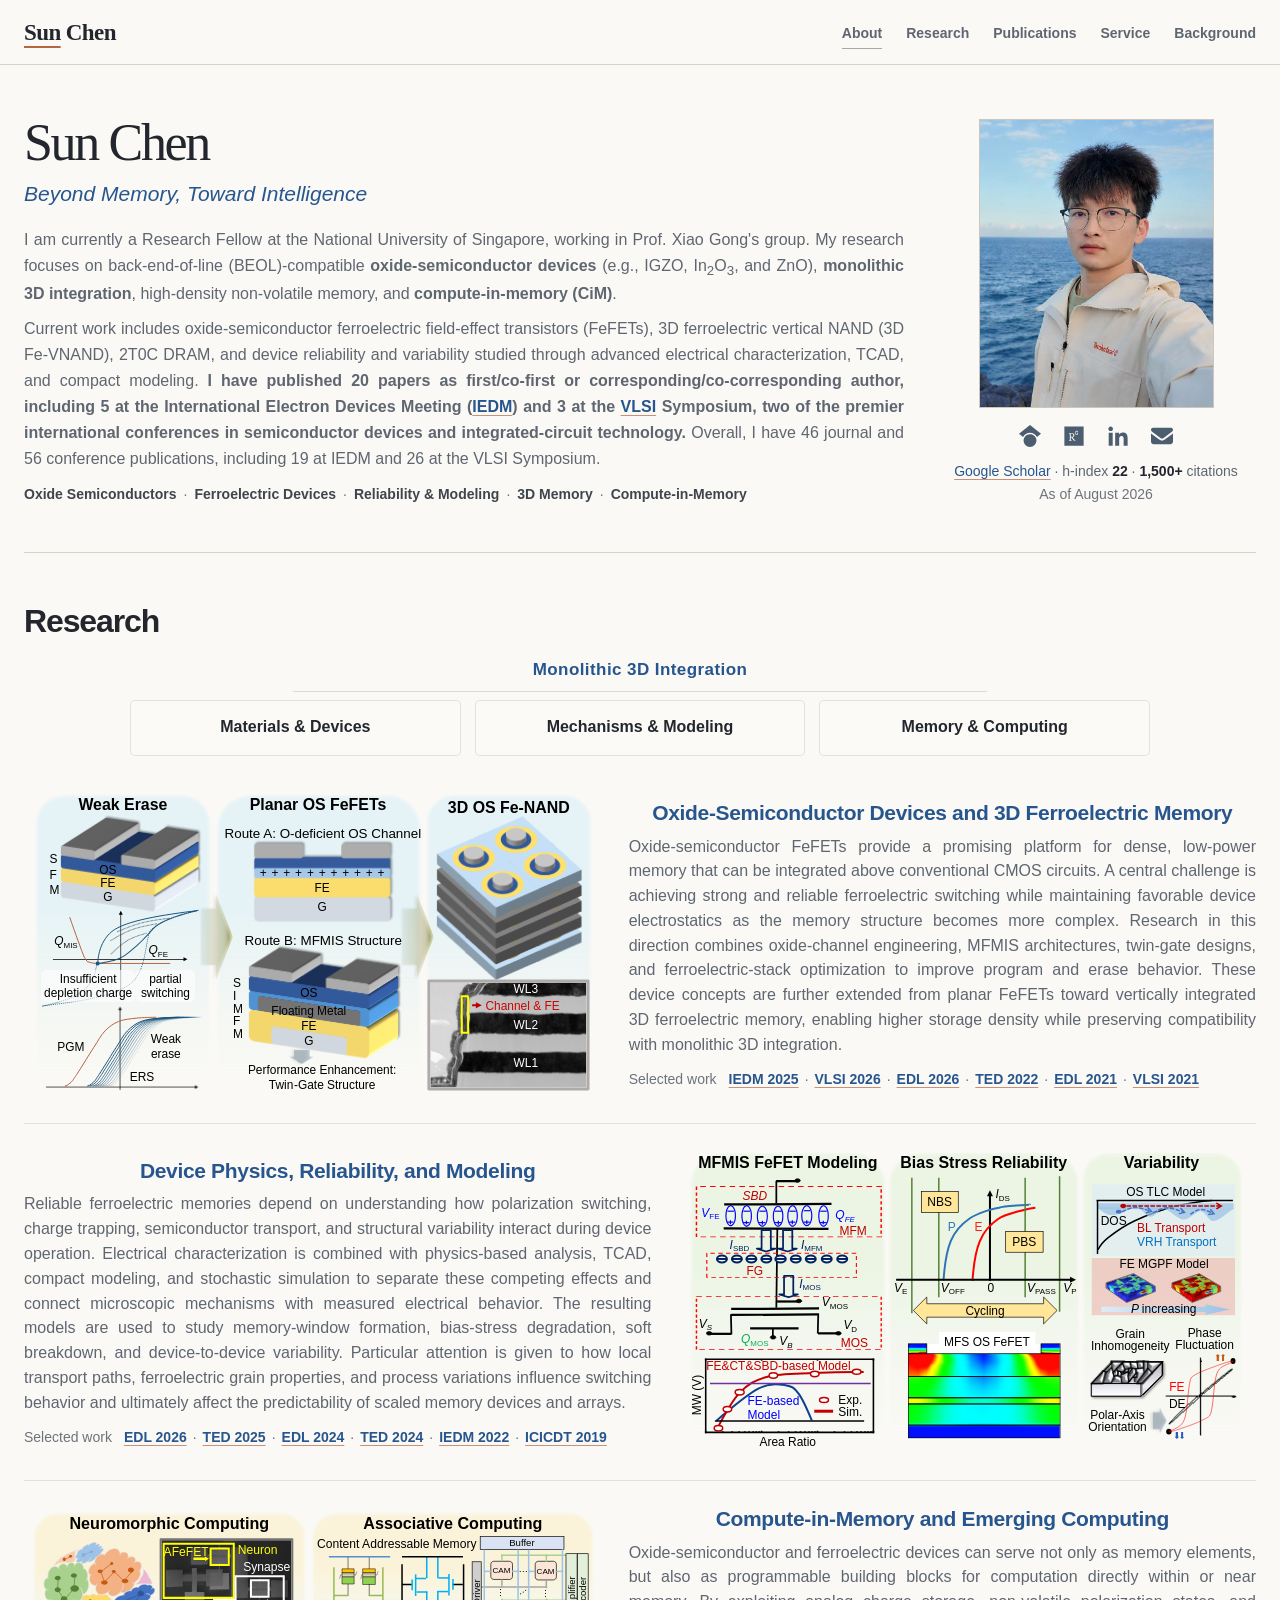
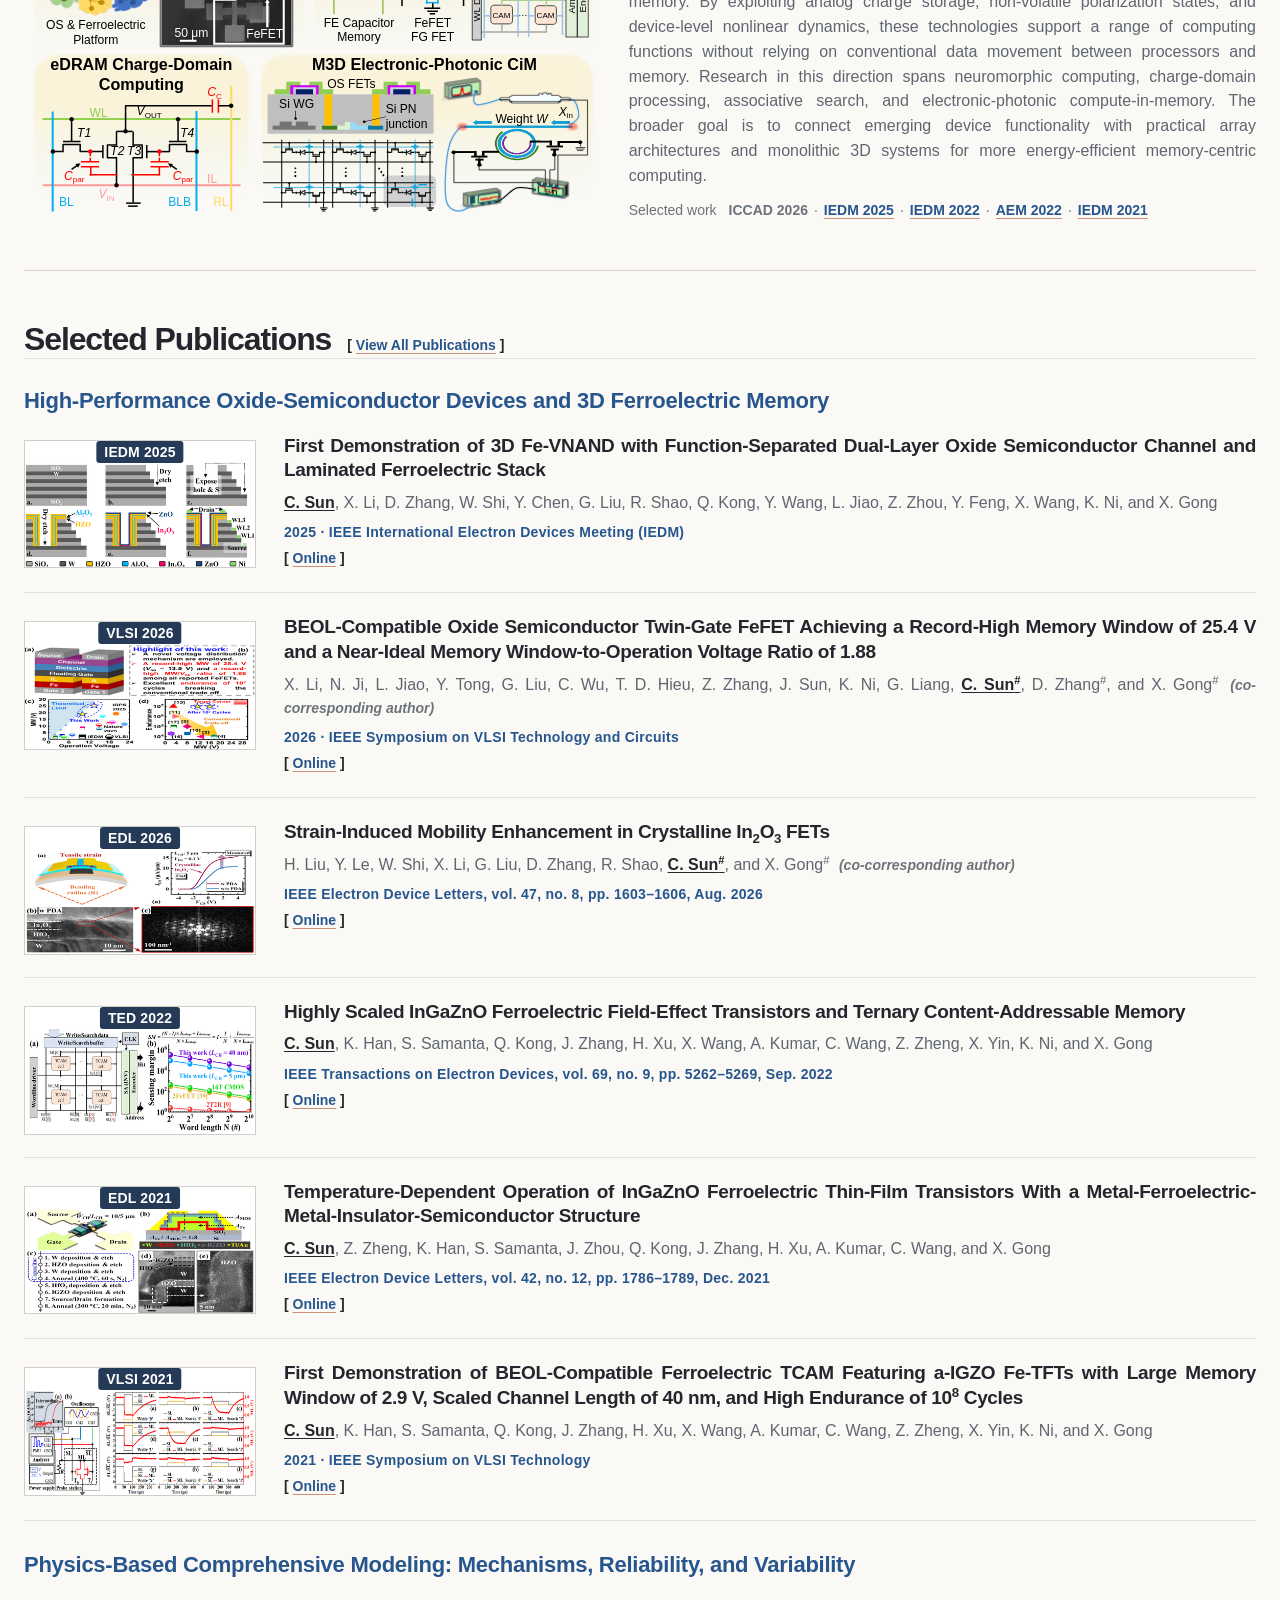
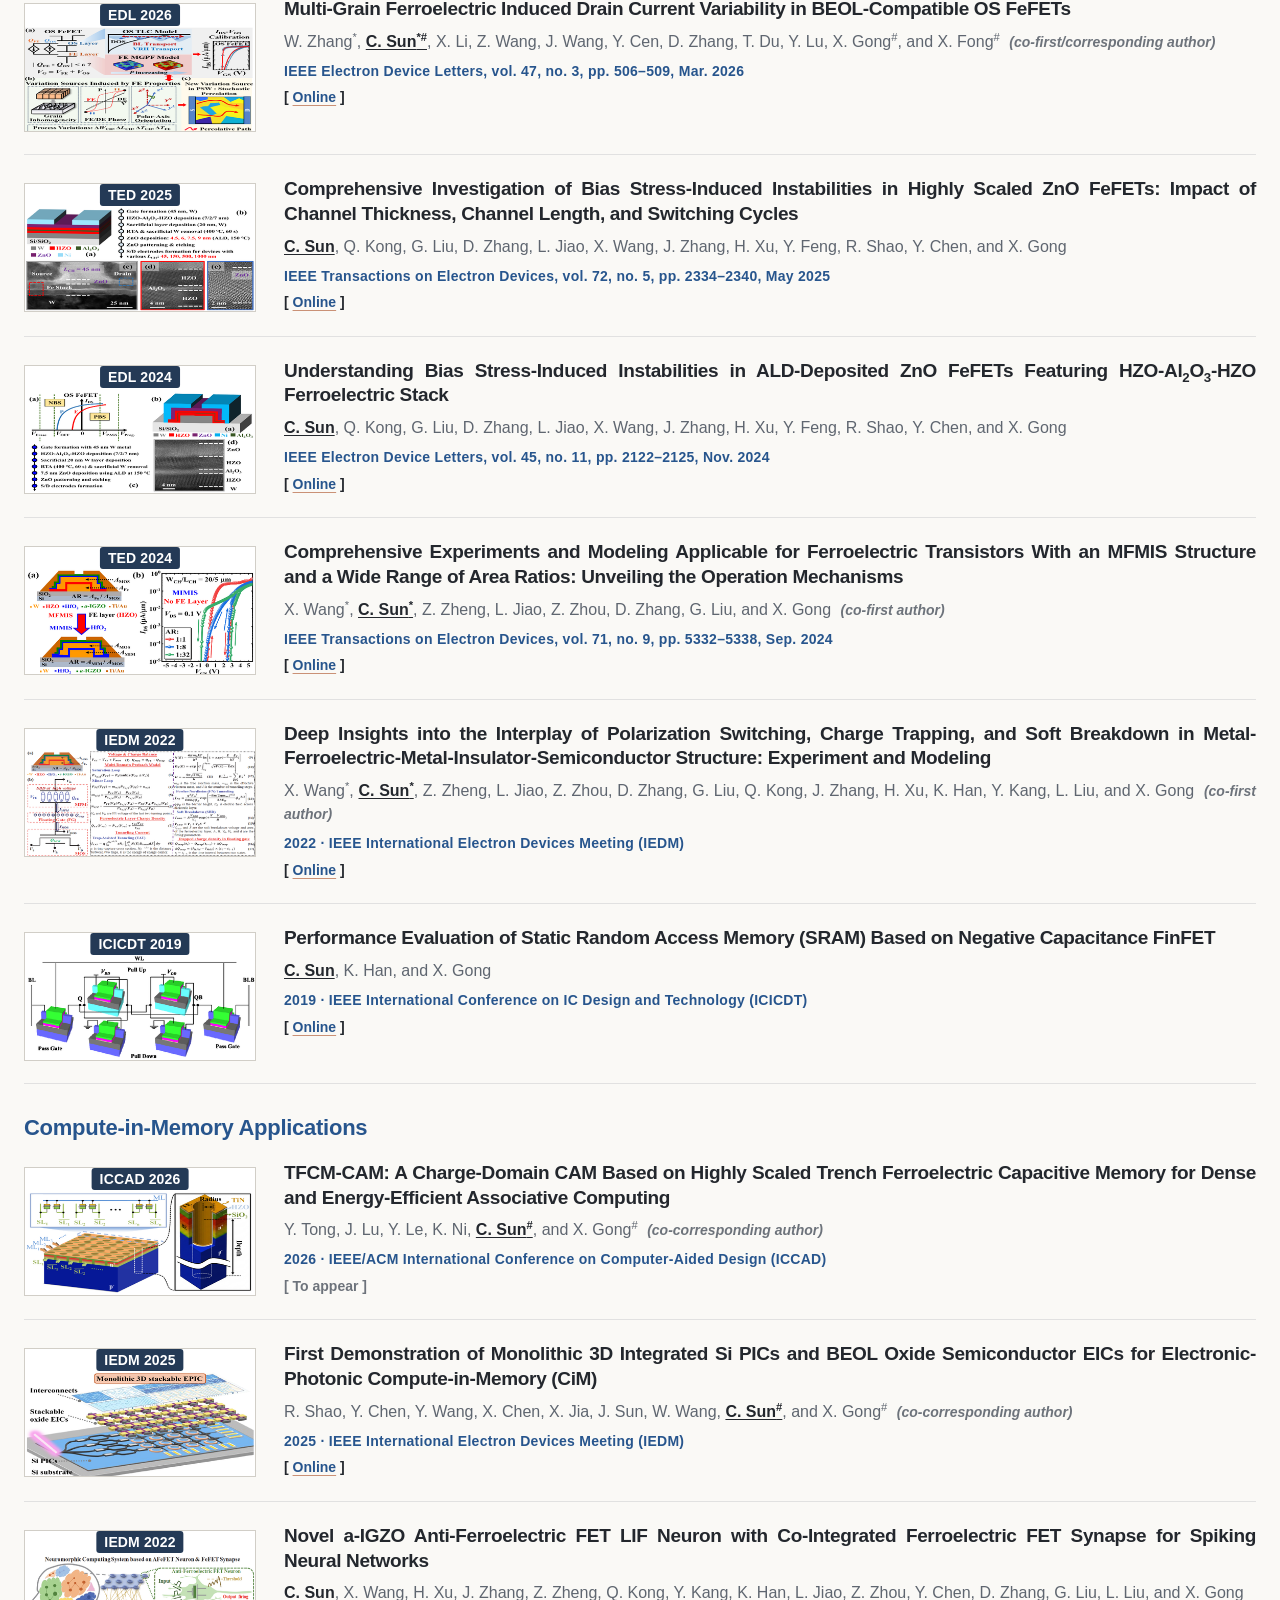
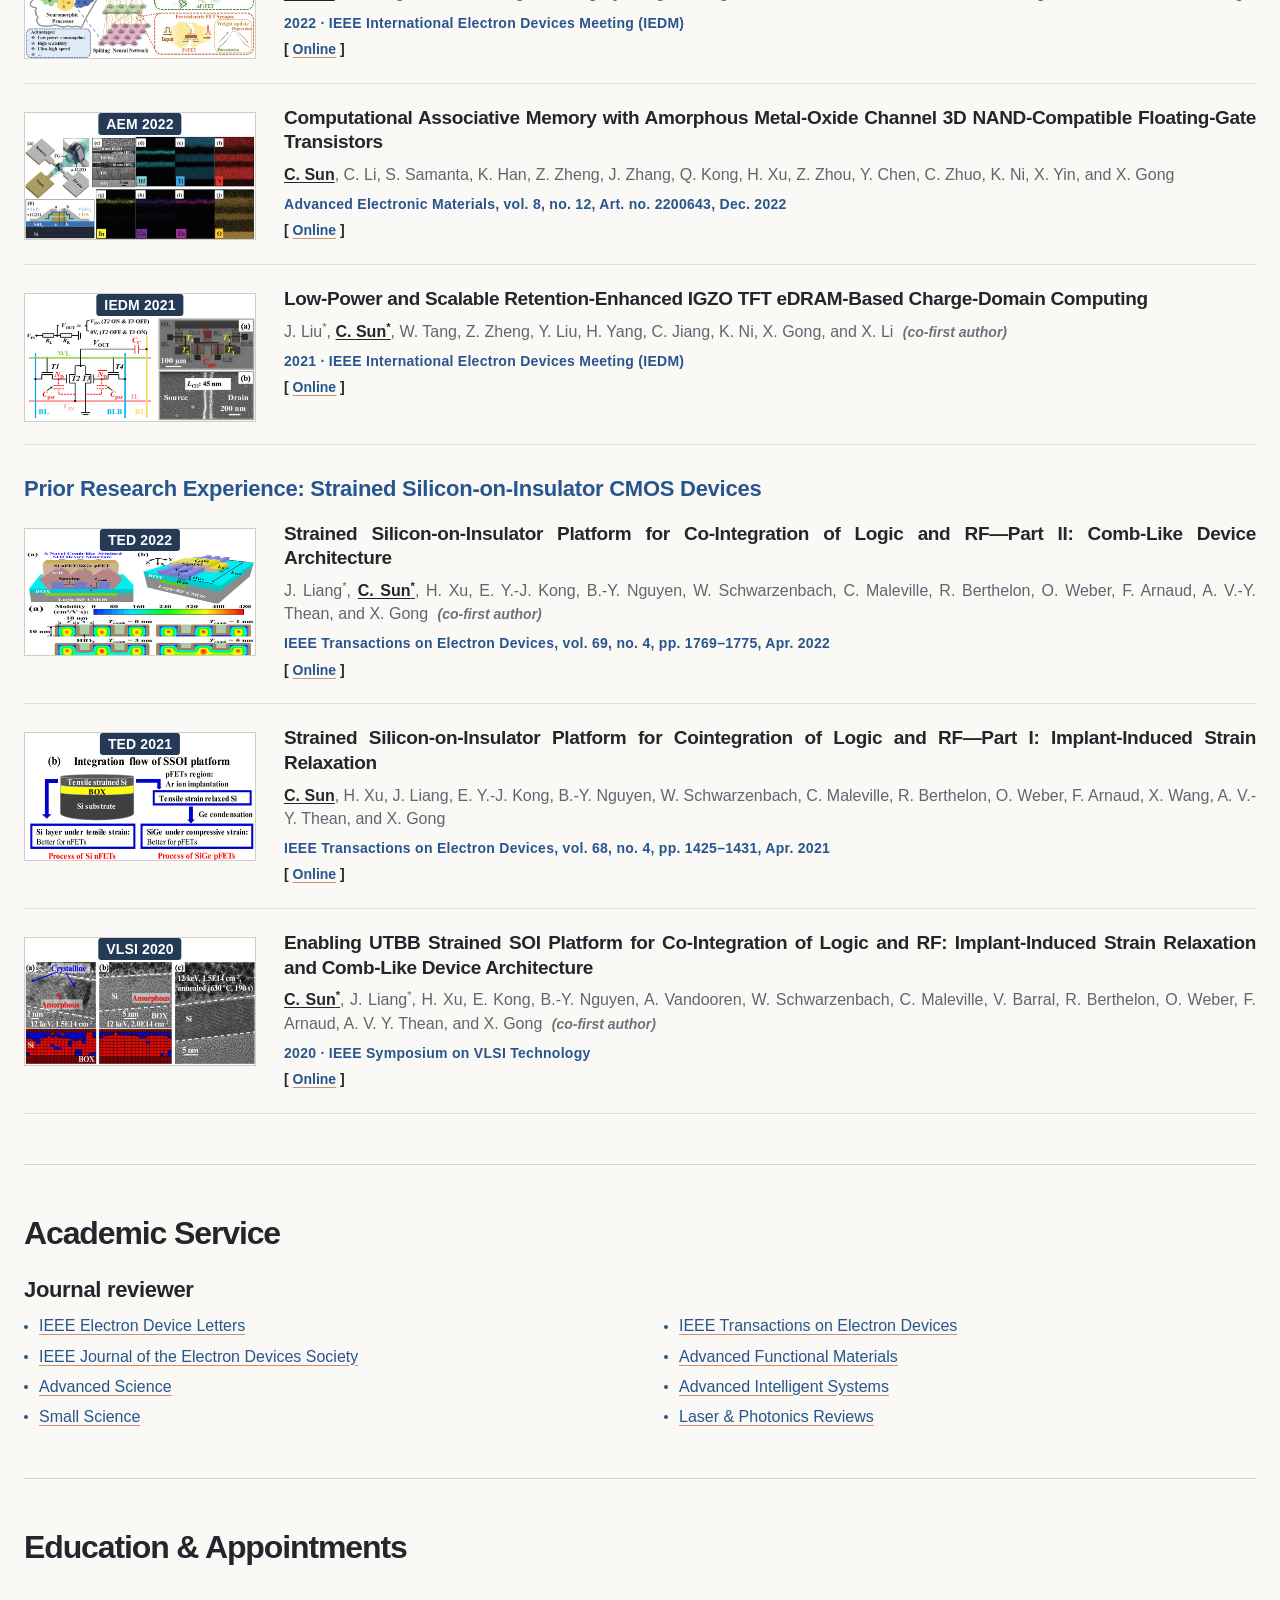
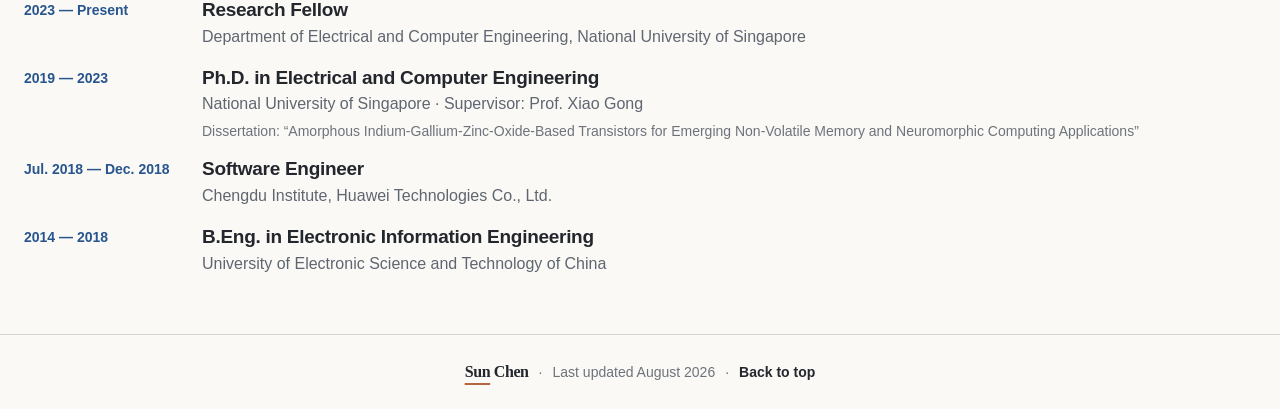
==== commit 56a16124: "Refine research direction title layout" ====
--- a/index.html
+++ b/index.html
@@ -18,7 +18,7 @@
     <link rel="icon" type="image/png" sizes="32x32" href="./assets/favicon/favicon-32x32.png" />
     <link rel="icon" type="image/png" sizes="16x16" href="./assets/favicon/favicon-16x16.png" />
     <link rel="apple-touch-icon" sizes="180x180" href="./assets/favicon/apple-touch-icon.png" />
-    <link rel="stylesheet" href="./styles.css?v=20260821r50" />
+    <link rel="stylesheet" href="./styles.css?v=20260821r51" />
     <script src="./assets/js/main.js?v=20260821r2" defer></script>
   </head>
   <body>
@@ -96,7 +96,7 @@
                 <img src="./assets/research/research-direction-1.svg?v=20260821r2" alt="Research overview of oxide-semiconductor ferroelectric devices and 3D ferroelectric vertical NAND" width="1124" height="620" loading="lazy" decoding="async" />
               </figure>
               <div class="research-theme-copy">
-                <h3>Oxide-Semiconductor Devices &amp; 3D Ferroelectric Memory</h3>
+                <h3>Oxide-Semiconductor Devices and 3D Ferroelectric Memory</h3>
                 <p class="research-theme-description">Oxide-semiconductor FeFETs provide a promising platform for dense, low-power memory that can be integrated above conventional CMOS circuits. A central challenge is achieving strong and reliable ferroelectric switching while maintaining favorable device electrostatics as the memory structure becomes more complex. Research in this direction combines oxide-channel engineering, MFMIS architectures, twin-gate designs, and ferroelectric-stack optimization to improve program and erase behavior. These device concepts are further extended from planar FeFETs toward vertically integrated 3D ferroelectric memory, enabling higher storage density while preserving compatibility with monolithic 3D integration.</p>
                 <p class="research-selected-work"><span class="research-selected-work-label">Selected work</span><span class="research-selected-work-links"><a class="research-work-link" href="https://doi.org/10.1109/IEDM50572.2025.11353857" target="_blank" rel="noreferrer">IEDM 2025</a><span class="research-work-separator" aria-hidden="true">·</span><a class="research-work-link" href="https://doi.org/10.1109/VLSITECHNOLOGYANDCIR65830.2026.11577596" target="_blank" rel="noreferrer">VLSI 2026</a><span class="research-work-separator" aria-hidden="true">·</span><a class="research-work-link" href="https://doi.org/10.1109/LED.2026.3699513" target="_blank" rel="noreferrer">EDL 2026</a><span class="research-work-separator" aria-hidden="true">·</span><a class="research-work-link" href="https://doi.org/10.1109/TED.2022.3188582" target="_blank" rel="noreferrer">TED 2022</a><span class="research-work-separator" aria-hidden="true">·</span><a class="research-work-link" href="https://doi.org/10.1109/LED.2021.3121677" target="_blank" rel="noreferrer">EDL 2021</a><span class="research-work-separator" aria-hidden="true">·</span><a class="research-work-link" href="https://ieeexplore.ieee.org/document/9508656" target="_blank" rel="noreferrer">VLSI 2021</a></span></p>
               </div>
@@ -116,7 +116,7 @@
                 <img src="./assets/research/research-direction-3.svg?v=20260821r3" alt="Research overview of neuromorphic computing, associative computing, charge-domain computing, and monolithic 3D electronic-photonic compute-in-memory" width="1120" height="612" loading="lazy" decoding="async" />
               </figure>
               <div class="research-theme-copy">
-                <h3>Compute-in-Memory &amp; Emerging Computing</h3>
+                <h3>Compute-in-Memory and Emerging Computing</h3>
                 <p class="research-theme-description">Oxide-semiconductor and ferroelectric devices can serve not only as memory elements, but also as programmable building blocks for computation directly within or near memory. By exploiting analog charge storage, non-volatile polarization states, and device-level nonlinear dynamics, these technologies support a range of computing functions without relying on conventional data movement between processors and memory. Research in this direction spans neuromorphic computing, charge-domain processing, associative search, and electronic-photonic compute-in-memory. The broader goal is to connect emerging device functionality with practical array architectures and monolithic 3D systems for more energy-efficient memory-centric computing.</p>
                 <p class="research-selected-work"><span class="research-selected-work-label">Selected work</span><span class="research-selected-work-links"><span>ICCAD 2026</span><span class="research-work-separator" aria-hidden="true">·</span><a class="research-work-link" href="https://doi.org/10.1109/IEDM50572.2025.11353726" target="_blank" rel="noreferrer">IEDM 2025</a><span class="research-work-separator" aria-hidden="true">·</span><a class="research-work-link" href="https://doi.org/10.1109/IEDM45625.2022.10019526" target="_blank" rel="noreferrer">IEDM 2022</a><span class="research-work-separator" aria-hidden="true">·</span><a class="research-work-link" href="https://doi.org/10.1002/aelm.202200643" target="_blank" rel="noreferrer">AEM 2022</a><span class="research-work-separator" aria-hidden="true">·</span><a class="research-work-link" href="https://doi.org/10.1109/IEDM19574.2021.9720576" target="_blank" rel="noreferrer">IEDM 2021</a></span></p>
               </div>
--- a/styles.css
+++ b/styles.css
@@ -427,10 +427,10 @@
 
 .research-theme {
   display: grid;
-  grid-template-columns: minmax(0, 54fr) minmax(0, 46fr);
+  grid-template-columns: minmax(0, 48fr) minmax(0, 52fr);
   grid-template-areas: "visual copy";
   align-items: center;
-  column-gap: clamp(48px, 4vw, 56px);
+  column-gap: clamp(24px, 2vw, 32px);
 }
 
 .research-theme + .research-theme {
@@ -440,7 +440,7 @@
 }
 
 .research-theme--visual-right {
-  grid-template-columns: minmax(0, 46fr) minmax(0, 54fr);
+  grid-template-columns: minmax(0, 52fr) minmax(0, 48fr);
   grid-template-areas: "copy visual";
 }
 
@@ -484,6 +484,7 @@
   font-weight: var(--weight-semibold);
   letter-spacing: -0.016em;
   line-height: var(--leading-heading);
+  text-align: center;
 }
 
 .research-theme-description {
